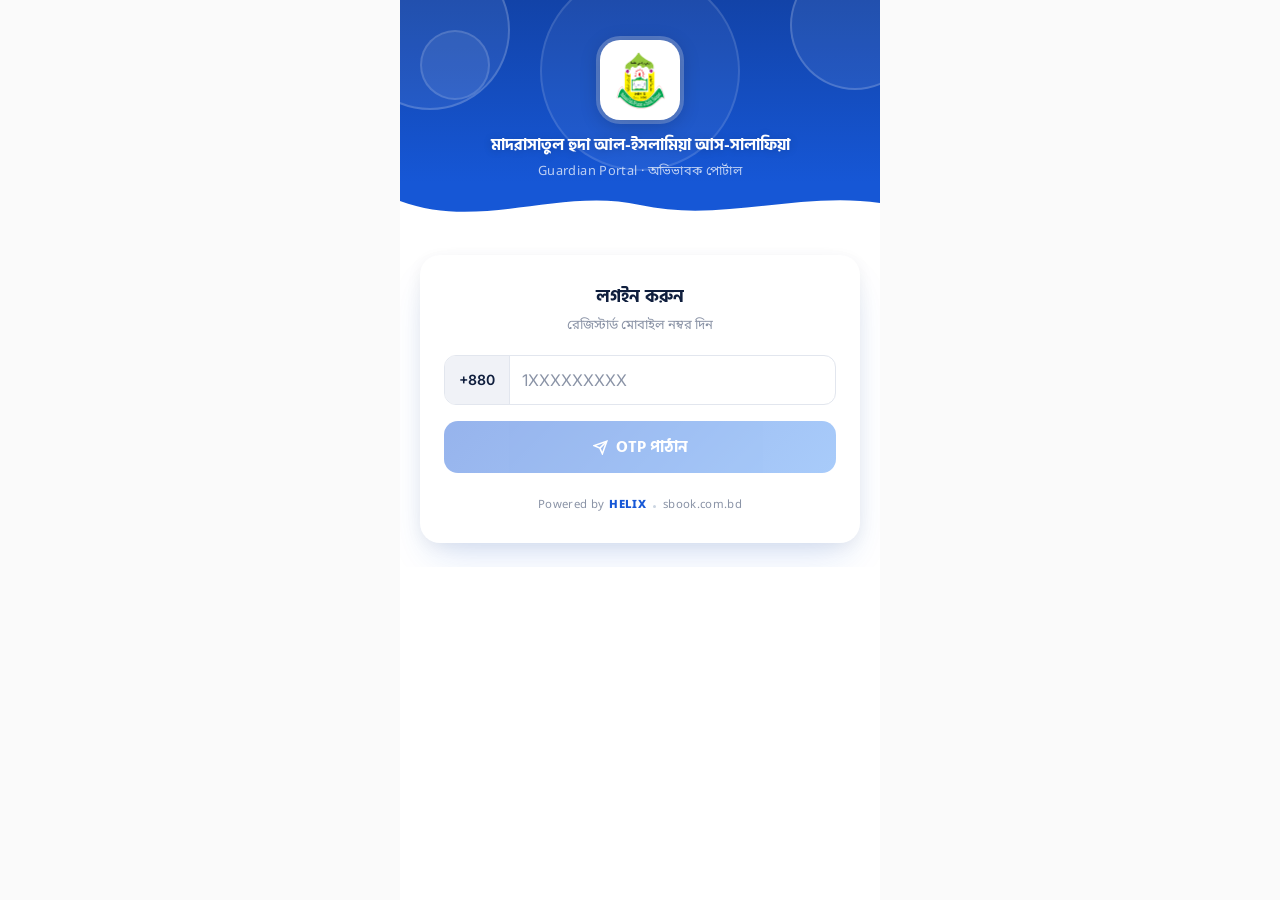
==== guardian/index.html @ 472bf365 "sdf" ====
<!DOCTYPE html>
<html lang="bn" dir="ltr">
<head>
  <meta charset="UTF-8">
  <base href="/guardian/">
  <meta name="viewport" content="width=device-width, initial-scale=1.0, maximum-scale=1.0, user-scalable=no">
  <meta name="theme-color" content="#1e3a8a">
  <meta name="mobile-web-app-capable" content="yes">
  <meta name="apple-mobile-web-app-capable" content="yes">
  <meta name="apple-mobile-web-app-status-bar-style" content="black-translucent">
  <meta name="apple-mobile-web-app-title" content="হুদা গার্ডিয়ান">
  <link rel="manifest" href="/guardian/manifest.json">
  <link rel="apple-touch-icon" href="/images/logo.png">
  <title>মাদরাসাতুল হুদা আল-ইসলামিয়া — অভিভাবক পোর্টাল</title>
  <link rel="preconnect" href="https://fonts.googleapis.com">
  <link rel="preconnect" href="https://fonts.gstatic.com" crossorigin>
  <link href="https://fonts.googleapis.com/css2?family=Hind+Siliguri:wght@400;500;600;700&family=Inter:wght@400;500;600;700&family=Noto+Sans+Bengali:wght@400;500;600;700;800&display=swap" rel="stylesheet">
  <link rel="stylesheet" href="/shared/css/common.css">
  <link rel="stylesheet" href="/guardian/css/style.css">
</head>
<body>
<div class="app-shell">

  <!-- ═══════════════════════════════════════════════════════ LOGIN SCREEN -->
  <div id="screen-login" class="screen active">
    <div class="ls-root">

      <!-- hero -->
      <div class="ls-hero">
        <div class="ls-bubble ls-b1"></div>
        <div class="ls-bubble ls-b2"></div>
        <div class="ls-bubble ls-b3"></div>
        <div class="ls-bubble ls-b4"></div>
        <div class="ls-logo-wrap">
          <img src="../images/logo.png" alt="logo" width="64" height="64">
        </div>
        <h1 class="ls-hero-name">মাদরাসাতুল হুদা আল-ইসলামিয়া আস-সালাফিয়া</h1>
        <p class="ls-hero-sub">Guardian Portal · অভিভাবক পোর্টাল</p>
      </div>

      <!-- wave + card -->
      <div class="ls-card-wrap">
        <div class="ls-wave">
          <svg viewBox="0 0 480 56" preserveAspectRatio="none" xmlns="http://www.w3.org/2000/svg">
            <path d="M0,56 L0,18 C80,48 160,4 240,22 C320,40 400,8 480,20 L480,56 Z" fill="#ffffff"/>
          </svg>
        </div>
        <div class="ls-card-body">
          <div class="ls-card">

            <!-- Step 1: Phone -->
            <div id="phone-step" class="ls-step">
              <p class="ls-card-title">লগইন করুন</p>
              <p class="ls-card-sub">রেজিস্টার্ড মোবাইল নম্বর দিন</p>
              <div class="lss-phone-row">
                <div class="lss-flag">+880</div>
                <input type="tel" id="phone-input" inputmode="numeric" placeholder="1XXXXXXXXX" maxlength="10" class="lss-phone-input">
              </div>
              <button class="lss-btn" id="send-otp-btn" disabled>
                <svg viewBox="0 0 24 24" width="15" height="15" fill="none" stroke="currentColor" stroke-width="2.5"><line x1="22" y1="2" x2="11" y2="13"/><polygon points="22 2 15 22 11 13 2 9 22 2"/></svg>
                OTP পাঠান
              </button>
            </div>

            <!-- Step 2: OTP -->
            <div id="otp-step" class="ls-step" style="display:none;">
              <div class="lss-otp-header">
                <p class="ls-card-title">যাচাই কোড (OTP)</p>
                <button id="change-number" class="lss-change">
                  <svg viewBox="0 0 24 24" width="12" height="12" fill="none" stroke="currentColor" stroke-width="2.5"><polyline points="15 18 9 12 15 6"/></svg>
                  পরিবর্তন
                </button>
              </div>
              <p class="ls-card-sub"><span id="display-number" class="lss-otp-num"></span> নম্বরে পাঠানো ৬ সংখ্যার কোড</p>
              <div class="otp-input-row">
                <input type="tel" class="otp-box" inputmode="numeric" maxlength="1">
                <input type="tel" class="otp-box" inputmode="numeric" maxlength="1">
                <input type="tel" class="otp-box" inputmode="numeric" maxlength="1">
                <input type="tel" class="otp-box" inputmode="numeric" maxlength="1">
                <input type="tel" class="otp-box" inputmode="numeric" maxlength="1">
                <input type="tel" class="otp-box" inputmode="numeric" maxlength="1">
              </div>
              <button class="lss-btn" id="verify-otp-btn">
                <svg viewBox="0 0 24 24" width="15" height="15" fill="none" stroke="currentColor" stroke-width="2.5"><polyline points="20 6 9 17 4 12"/></svg>
                লগইন করুন
              </button>
              <p class="lss-hint" id="otp-resend-hint">SMS না আসলে কিছুক্ষণ অপেক্ষা করুন</p>
            </div>

            <!-- footer -->
            <div class="lss-footer">
              <span>Powered by</span>
              <strong>HELIX</strong>
              <span class="lss-dot"></span>
              <span>sbook.com.bd</span>
            </div>

          </div><!-- /.ls-card -->
        </div><!-- /.ls-card-body -->
      </div><!-- /.ls-card-wrap -->
      <div class="ls-white-space"></div>

    </div>
  </div>

  <!-- ═══════════════════════════════════════════════════ DASHBOARD SCREEN -->
  <div id="screen-dashboard" class="screen">
    <div class="app-header dashboard-app-header gh-header">
      <img src="../images/logo.png" alt="logo" class="gh-logo">
      <div class="gh-info">
        <h2 class="gh-madrasa-name"><span class="gh-marquee-inner">মাদরাসাতুল হুদা আল-ইসলামিয়া আস-সালাফিয়া&nbsp;&nbsp;&nbsp;·&nbsp;&nbsp;&nbsp;মাদরাসাতুল হুদা আল-ইসলামিয়া আস-সালাফিয়া</span></h2>
      </div>
      <!-- Slide-in action buttons -->
      <div class="gh-actions" id="gh-actions">
        <button class="gh-action-btn" id="clear-cache-btn" title="রিফ্রেশ">
          <svg viewBox="0 0 24 24" width="18" height="18" fill="none" stroke="currentColor" stroke-width="2.2"><path d="M23 4v6h-6"/><path d="M1 20v-6h6"/><path d="M3.51 9a9 9 0 0 1 14.85-3.36L23 10M1 14l4.64 4.36A9 9 0 0 0 20.49 15"/></svg>
        </button>
        <button class="gh-action-btn gh-action-logout" id="logout-btn" title="লগআউট">
          <svg viewBox="0 0 24 24" width="18" height="18" fill="none" stroke="currentColor" stroke-width="2"><path d="M9 21H5a2 2 0 0 1-2-2V5a2 2 0 0 1 2-2h4"/><polyline points="16 17 21 12 16 7"/><line x1="21" y1="12" x2="9" y2="12"/></svg>
        </button>
      </div>
      <!-- Three-dot toggle -->
      <button id="gh-three-dot" class="gh-three-dot" title="মেনু">
        <svg viewBox="0 0 24 24" width="18" height="18" fill="currentColor"><circle cx="5" cy="12" r="1.8"/><circle cx="12" cy="12" r="1.8"/><circle cx="19" cy="12" r="1.8"/></svg>
      </button>
    </div>

    <div class="scroll-content p-16">
      <div style="margin-bottom:20px;display:flex;align-items:flex-start;justify-content:space-between;">
        <div>
          <p style="font-size:.82rem;color:var(--text-muted);margin-bottom:2px;">আস-সালামু আলাইকুম ওয়া রাহমাতুল্লাহি ওয়া বারাকাতুহ,</p>
          <h2 style="font-size:1.1rem;font-weight:700;" id="hdr-guardian-name">অভিভাবক</h2>
          <p id="hdr-guardian-phone" style="font-size:.75rem;color:var(--text-muted);margin-top:2px;"></p>
        </div>
        <div id="dash-notif-btn" style="position:relative;cursor:pointer;padding:6px;flex-shrink:0;margin-top:2px;">
          <svg viewBox="0 0 24 24" width="22" height="22" fill="none" stroke="var(--text-muted)" stroke-width="2"><path d="M18 8A6 6 0 0 0 6 8c0 7-3 9-3 9h18s-3-2-3-9"/><path d="M13.73 21a2 2 0 0 1-3.46 0"/></svg>
          <span id="dash-notif-badge" style="display:none;position:absolute;top:2px;right:2px;background:#ef4444;color:#fff;font-size:.6rem;font-weight:700;min-width:16px;height:16px;border-radius:8px;text-align:center;line-height:16px;padding:0 3px;"></span>
        </div>
      </div>
      <div class="section-header">
        <span class="section-title">আপনার সন্তানগণ</span>
      </div>
      <div id="children-grid" style="display:flex;flex-direction:column;gap:14px;" class="stagger-in">
        <div class="skeleton skeleton-card"></div>
        <div class="skeleton skeleton-card"></div>
      </div>
    </div>
  </div>

  <!-- ══════════════════════════════════════════════════════ PROFILE SCREEN -->
  <div id="screen-profile" class="screen">
    <div class="app-header profile-app-header gh-header" style="flex-shrink:0;gap:0;padding:0 8px;">
      <div style="display:flex;align-items:center;gap:6px;flex:1;min-width:0;">
        <button class="back-btn" id="profile-back-btn" style="flex-shrink:0;">
          <svg viewBox="0 0 24 24" width="22" height="22" fill="none" stroke="currentColor" stroke-width="2.5"><polyline points="15 18 9 12 15 6"/></svg>
        </button>
        <img src="../images/logo.png" alt="logo" class="gh-logo" style="width:28px;height:28px;flex-shrink:0;">
        <h1 style="color:#fff;font-size:.78rem;font-weight:700;white-space:nowrap;overflow:hidden;margin:0;">শিক্ষার্থীর তথ্য</h1>
      </div>
      <div style="display:flex;align-items:center;flex-shrink:0;">
        <div class="gh-actions" id="gh-actions-2">
          <button class="gh-action-btn" id="clear-cache-btn-2" title="রিফ্রেশ">
            <svg viewBox="0 0 24 24" width="18" height="18" fill="none" stroke="currentColor" stroke-width="2.2"><path d="M23 4v6h-6"/><path d="M1 20v-6h6"/><path d="M3.51 9a9 9 0 0 1 14.85-3.36L23 10M1 14l4.64 4.36A9 9 0 0 0 20.49 15"/></svg>
          </button>
          <button class="gh-action-btn gh-action-logout" id="logout-btn-2" title="লগআউট">
            <svg viewBox="0 0 24 24" width="18" height="18" fill="none" stroke="currentColor" stroke-width="2"><path d="M9 21H5a2 2 0 0 1-2-2V5a2 2 0 0 1 2-2h4"/><polyline points="16 17 21 12 16 7"/><line x1="21" y1="12" x2="9" y2="12"/></svg>
          </button>
        </div>
        <button id="gh-three-dot-2" class="gh-three-dot" title="মেনু">
          <svg viewBox="0 0 24 24" width="18" height="18" fill="currentColor"><circle cx="5" cy="12" r="1.8"/><circle cx="12" cy="12" r="1.8"/><circle cx="19" cy="12" r="1.8"/></svg>
        </button>
      </div>
    </div>

    <div class="profile-scroll">

    <!-- Hero: avatar + name + chips -->
    <div class="profile-hero">
      <div class="hero-blob hero-blob-1"></div>
      <div class="hero-blob hero-blob-2"></div>

      <!-- avatar + name horizontal -->
      <div class="hero-body">
        <div class="hero-avatar-wrap">
          <div id="profile-avatar" class="hero-avatar">আ</div>
          <div class="hero-avatar-ring"></div>
        </div>
        <div class="hero-info">
          <h2 id="profile-name" class="hero-name">—</h2>
          <p id="profile-name-bn" class="hero-name-bn"></p>
          <p id="profile-student-id" class="hero-student-id"></p>
        </div>
      </div>

      <!-- chips row -->
      <div id="profile-chips" class="hero-chips-card"></div>

      <!-- Navigation Tabs — inside hero -->
      <nav class="profile-nav">
        <button class="profile-nav-btn active" data-section="attendance">
          <svg viewBox="0 0 24 24" width="16" height="16" fill="none" stroke="currentColor" stroke-width="2"><rect x="3" y="4" width="18" height="18" rx="2"/><line x1="16" y1="2" x2="16" y2="6"/><line x1="8" y1="2" x2="8" y2="6"/><line x1="3" y1="10" x2="21" y2="10"/></svg>
          উপস্থিতি
        </button>
        <button class="profile-nav-btn" data-section="leave">
          <svg viewBox="0 0 24 24" width="16" height="16" fill="none" stroke="currentColor" stroke-width="2"><path d="M14 2H6a2 2 0 0 0-2 2v16a2 2 0 0 0 2 2h12a2 2 0 0 0 2-2V8z"/><polyline points="14 2 14 8 20 8"/><line x1="12" y1="11" x2="12" y2="17"/><line x1="9" y1="14" x2="15" y2="14"/></svg>
          ছুটি
        </button>
        <button class="profile-nav-btn" data-section="homework">
          <svg viewBox="0 0 24 24" width="16" height="16" fill="none" stroke="currentColor" stroke-width="2"><path d="M14 2H6a2 2 0 0 0-2 2v16a2 2 0 0 0 2 2h12a2 2 0 0 0 2-2V8z"/><polyline points="14 2 14 8 20 8"/></svg>
          হোমওয়ার্ক
        </button>
        <button class="profile-nav-btn" data-section="fees">
          <svg viewBox="0 0 24 24" width="16" height="16" fill="none" stroke="currentColor" stroke-width="2"><rect x="2" y="5" width="20" height="14" rx="2"/><line x1="2" y1="10" x2="22" y2="10"/></svg>
          ফি
        </button>
        <button class="profile-nav-btn" data-section="exam">
          <svg viewBox="0 0 24 24" width="16" height="16" fill="none" stroke="currentColor" stroke-width="2"><path d="M9 11l3 3L22 4"/><path d="M21 12v7a2 2 0 0 1-2 2H5a2 2 0 0 1-2-2V5a2 2 0 0 1 2-2h11"/></svg>
          পরীক্ষা
        </button>
        <button class="profile-nav-btn" data-section="notice">
          <svg viewBox="0 0 24 24" width="16" height="16" fill="none" stroke="currentColor" stroke-width="2"><path d="M18 8A6 6 0 0 0 6 8c0 7-3 9-3 9h18s-3-2-3-9"/><path d="M13.73 21a2 2 0 0 1-3.46 0"/></svg>
          নোটিশ
        </button>
      </nav>
    </div>

    <!-- White body -->
    <div class="profile-body">

      <!-- Stats row -->
      <div class="hero-stats">
        <div class="hero-stat" data-nav-section="attendance" style="cursor:pointer;">
          <div class="hero-stat-icon hero-stat-icon--green">
            <svg viewBox="0 0 24 24" width="15" height="15" fill="none" stroke="currentColor" stroke-width="2.2"><rect x="3" y="4" width="18" height="18" rx="2"/><line x1="16" y1="2" x2="16" y2="6"/><line x1="8" y1="2" x2="8" y2="6"/><line x1="3" y1="10" x2="21" y2="10"/><polyline points="9 16 11 18 15 14"/></svg>
          </div>
          <div class="hero-stat-val" id="qs-attendance">—</div>
          <div class="hero-stat-lbl">উপস্থিতি</div>
        </div>
        <div class="hero-stat-divider"></div>
        <div class="hero-stat" data-nav-section="homework" style="cursor:pointer;">
          <div class="hero-stat-icon hero-stat-icon--blue">
            <svg viewBox="0 0 24 24" width="15" height="15" fill="none" stroke="currentColor" stroke-width="2.2"><path d="M14 2H6a2 2 0 0 0-2 2v16a2 2 0 0 0 2 2h12a2 2 0 0 0 2-2V8z"/><polyline points="14 2 14 8 20 8"/><line x1="16" y1="13" x2="8" y2="13"/><line x1="16" y1="17" x2="8" y2="17"/></svg>
          </div>
          <div class="hero-stat-val" id="qs-homework">—</div>
          <div class="hero-stat-lbl">হোমওয়ার্ক</div>
        </div>
        <div class="hero-stat-divider"></div>
        <div class="hero-stat" data-nav-section="fees" style="cursor:pointer;">
          <div class="hero-stat-icon hero-stat-icon--amber">
            <svg viewBox="0 0 24 24" width="15" height="15" fill="none" stroke="currentColor" stroke-width="2.2"><rect x="2" y="5" width="20" height="14" rx="2"/><line x1="2" y1="10" x2="22" y2="10"/></svg>
          </div>
          <div class="hero-stat-val" id="qs-fees">—</div>
          <div class="hero-stat-lbl">বকেয়া</div>
        </div>
        <div class="hero-stat-divider"></div>
        <div class="hero-stat" data-nav-section="notice" style="cursor:pointer;">
          <div class="hero-stat-icon hero-stat-icon--red">
            <svg viewBox="0 0 24 24" width="15" height="15" fill="none" stroke="currentColor" stroke-width="2.2"><path d="M18 8A6 6 0 0 0 6 8c0 7-3 9-3 9h18s-3-2-3-9"/><path d="M13.73 21a2 2 0 0 1-3.46 0"/></svg>
          </div>
          <div class="hero-stat-val" id="qs-notice">—</div>
          <div class="hero-stat-lbl">নোটিশ</div>
        </div>
      </div>

      <!-- Dynamic section content -->
      <div id="profile-content" class="stagger-in">
        <div class="p-16">
          <div class="skeleton skeleton-card"></div>
          <div class="skeleton skeleton-card"></div>
          <div class="skeleton skeleton-card"></div>
        </div>
      </div>

    </div><!-- .profile-body -->
    </div><!-- .profile-scroll -->
  </div>

</div><!-- .app-shell -->

<script>
  document.addEventListener('DOMContentLoaded', function () {
    var inp = document.getElementById('phone-input');
    var btn = document.getElementById('send-otp-btn');
    if (!inp) return;
    inp.addEventListener('input', function () {
      this.value = this.value.replace(/\D/g, '').slice(0, 10);
      btn.disabled = this.value.length !== 10;
    });
  });
</script>
<script type="module">
  import { init } from './js/dashboard.js';
  import { logout } from './js/auth.js';
  document.addEventListener('DOMContentLoaded', init);
  document.addEventListener('click', e => {
    if (e.target.closest('#logout-btn-2')) logout();
  });
</script>
<script>
  // Lazy image fade-in
  document.addEventListener('DOMContentLoaded', () => {
    const obs = new IntersectionObserver(entries => {
      entries.forEach(e => { if (e.isIntersecting) { e.target.classList.add('loaded'); obs.unobserve(e.target); } });
    });
    document.querySelectorAll('img[loading="lazy"]').forEach(img => {
      if (img.complete) img.classList.add('loaded'); else obs.observe(img);
    });
    new MutationObserver(muts => {
      muts.forEach(m => m.addedNodes.forEach(n => {
        if (n.nodeType !== 1) return;
        (n.matches?.('img[loading="lazy"]') ? [n] : [...n.querySelectorAll?.('img[loading="lazy"]') || []]).forEach(img => {
          if (img.complete) img.classList.add('loaded'); else obs.observe(img);
        });
      }));
    }).observe(document.body, { childList: true, subtree: true });
  });
</script>
<script>
  if ('serviceWorker' in navigator) {
    window.addEventListener('load', () => {
      navigator.serviceWorker.register('/guardian/sw.js', { scope: '/guardian/' })
        .catch(() => {});
    });
  }
  let _deferredPrompt = null;
  window.addEventListener('beforeinstallprompt', e => {
    e.preventDefault();
    _deferredPrompt = e;
    setTimeout(() => {
      if (_deferredPrompt) {
        _deferredPrompt.prompt();
        _deferredPrompt.userChoice.then(() => { _deferredPrompt = null; });
      }
    }, 3000);
  });
</script>
</body>
</html>
---- shared/css/common.css ----
/* ─── Design Tokens ──────────────────────────────────────────────────────── */
:root {
  /* Primitives */
  --emerald-50:  #ecfdf5;
  --emerald-100: #d1fae5;
  --emerald-200: #a7f3d0;
  --emerald-500: #10b981;
  --emerald-600: #059669;
  --emerald-700: #047857;
  --emerald-800: #065f46;
  --emerald-900: #064e3b;

  --gold-300:    #fcd34d;
  --gold-400:    #fbbf24;
  --gold-500:    #f59e0b;
  --gold-600:    #d97706;

  --cream-50:    #fdfbf7;
  --cream-100:   #f5f0e8;
  --cream-200:   #ede4d3;

  --slate-400:   #94a3b8;
  --slate-500:   #64748b;
  --slate-600:   #475569;
  --slate-700:   #334155;
  --slate-800:   #1e293b;
  --slate-900:   #0f172a;

  --red-400:     #f87171;
  --red-500:     #ef4444;
  --red-600:     #dc2626;
  --amber-400:   #fbbf24;
  --amber-500:   #f59e0b;
  --blue-500:    #3b82f6;
  --purple-500:  #8b5cf6;

  /* ── Premium White-First Palette ── */
  --primary:        #1E3A5F;
  --primary-light:  #2d5490;
  --primary-dark:   #0f2240;
  --accent:         #D4AF37;
  --accent-light:   #e8c84a;

  --bg:             #FAFAFA;
  --bg-card:        #FFFFFF;
  --surface:        #FFFFFF;

  --text-main:      #111827;
  --text:           #111827;
  --text-muted:     #4B5563;
  --text-light:     #9CA3AF;

  --border:         #E5E7EB;
  --border-light:   #F3F4F6;

  --success:        #22C55E;
  --warning:        #F59E0B;
  --error:          #EF4444;

  --shadow-sm:   0 1px 3px rgba(0,0,0,.06), 0 1px 2px rgba(0,0,0,.04);
  --shadow-md:   0 4px 16px rgba(0,0,0,.08), 0 2px 6px rgba(0,0,0,.04);
  --shadow-lg:   0 12px 40px rgba(0,0,0,.10), 0 4px 16px rgba(0,0,0,.06);

  --radius-sm:   8px;
  --radius-md:   14px;
  --radius-lg:   20px;
  --radius-xl:   28px;

  --font-body:    'Noto Sans Bengali', 'Noto Sans', system-ui, sans-serif;
  --font-display: 'Noto Serif Bengali', 'Noto Serif', Georgia, serif;

  --transition: 200ms cubic-bezier(0.22, 1, 0.36, 1);
}

/* ─── Reset ──────────────────────────────────────────────────────────────── */
*, *::before, *::after { box-sizing: border-box; margin: 0; padding: 0; }
html { font-size: 16px; -webkit-text-size-adjust: 100%; }
body {
  font-family: var(--font-body);
  background: var(--bg);
  color: var(--text-main);
  line-height: 1.6;
  min-height: 100vh;
  -webkit-font-smoothing: antialiased;
}
img { display: block; max-width: 100%; }
button { cursor: pointer; font-family: inherit; }
input, textarea, select { font-family: inherit; }
a { color: inherit; text-decoration: none; }

/* ─── Layout ─────────────────────────────────────────────────────────────── */
.app-shell {
  max-width: 480px;
  margin: 0 auto;
  min-height: 100vh;
  display: flex;
  flex-direction: column;
  position: relative;
  background: var(--bg);
}
.page { flex: 1; display: flex; flex-direction: column; }
.container { padding: 0 16px; }
.section-gap { margin-bottom: 24px; }

/* ─── Top Nav / Header ───────────────────────────────────────────────────── */
.app-header {
  background: #ffffff;
  color: var(--text-main);
  padding: 0 16px;
  min-height: 56px;
  display: flex;
  align-items: center;
  gap: 12px;
  position: sticky;
  top: 0;
  z-index: 100;
  border-bottom: 1px solid var(--border);
  box-shadow: 0 1px 0 rgba(0,0,0,.04);
}
.app-header .back-btn {
  background: none;
  border: none;
  color: var(--text-muted);
  padding: 8px;
  border-radius: 8px;
  display: flex;
  align-items: center;
  justify-content: center;
  transition: background var(--transition);
}
.app-header .back-btn:hover { background: var(--border-light); }
.app-header h1 { font-size: .78rem; font-weight: 700; flex: 1; color: var(--text-main); letter-spacing: -.01em; line-height: 1.35; }
.app-header .header-action {
  background: none;
  border: none;
  color: var(--text-muted);
  padding: 8px;
  border-radius: 8px;
  display: flex;
  align-items: center;
  justify-content: center;
  transition: background var(--transition);
}
.app-header .header-action:hover { background: var(--border-light); }

/* ─── Cards ──────────────────────────────────────────────────────────────── */
.card {
  background: var(--bg-card);
  border-radius: var(--radius-md);
  box-shadow: var(--shadow-sm);
  padding: 16px;
  border: 1px solid var(--border);
  transition: box-shadow var(--transition), transform var(--transition);
}
.card-lift:hover, .card-lift:focus-within {
  box-shadow: var(--shadow-md);
  transform: translateY(-2px);
}
.card-clickable { cursor: pointer; }
.card-clickable:active { transform: scale(0.98); }

/* ─── Buttons ────────────────────────────────────────────────────────────── */
.btn {
  display: inline-flex;
  align-items: center;
  justify-content: center;
  gap: 6px;
  padding: 10px 20px;
  border-radius: var(--radius-sm);
  font-size: 0.9rem;
  font-weight: 600;
  border: none;
  transition: all var(--transition);
  position: relative;
  overflow: hidden;
  white-space: nowrap;
}
.btn::after {
  content: '';
  position: absolute;
  inset: 0;
  background: rgba(255,255,255,0);
  transition: background var(--transition);
}
.btn:active::after { background: rgba(255,255,255,.2); }

.btn-primary {
  background: var(--primary);
  color: #fff;
  box-shadow: 0 2px 8px rgba(30,58,95,.25);
}
.btn-primary:hover { background: var(--primary-dark); box-shadow: 0 4px 14px rgba(30,58,95,.35); }

.btn-accent {
  background: var(--accent);
  color: #111827;
  box-shadow: 0 2px 8px rgba(212,175,55,.30);
}
.btn-accent:hover { background: var(--accent-light); }

.btn-secondary {
  background: #F8FAFF;
  color: var(--primary);
  border: 1.5px solid #DBEAFE;
}
.btn-secondary:hover { background: #EFF6FF; }

.btn-ghost {
  background: transparent;
  color: var(--text-muted);
  border: 1.5px solid var(--border);
}
.btn-ghost:hover { background: var(--border-light); color: var(--text-main); }

.btn-danger {
  background: var(--red-500);
  color: #fff;
}
.btn-danger:hover { background: var(--red-600); }

.btn-full { width: 100%; }
.btn-sm { padding: 7px 14px; font-size: 0.8rem; }
.btn-lg { padding: 14px 28px; font-size: 1rem; }
.btn-icon { padding: 10px; border-radius: 50%; }

/* ─── Badges / Status ────────────────────────────────────────────────────── */
.badge {
  display: inline-flex;
  align-items: center;
  gap: 4px;
  padding: 3px 10px;
  border-radius: 999px;
  font-size: 0.72rem;
  font-weight: 700;
  letter-spacing: 0.02em;
}
.badge-present, .badge-approved { background: #DCFCE7; color: #15803D; }
.badge-absent, .badge-rejected  { background: #FEE2E2; color: #DC2626; }
.badge-late    { background: #FEF9C3; color: #92400E; }
.badge-leave   { background: #EDE9FE; color: #6D28D9; }
.badge-pending { background: #FEF3C7; color: #92400E; }
.badge-unknown { background: #F1F5F9; color: #64748B; }
.badge-escalated { background: #E0F2FE; color: #0369A1; }
.badge-submitted { background: #DBEAFE; color: #1D4ED8; }
.badge-upcoming { background: linear-gradient(135deg, var(--gold-400), var(--gold-500)); color: #fff; }
.badge-unread  { background: var(--red-500); color: #fff; min-width: 20px; height: 20px; border-radius: 50%; display: inline-flex; align-items: center; justify-content: center; font-size: 0.7rem; padding: 0; }

/* ─── Form Inputs ────────────────────────────────────────────────────────── */
.form-group { display: flex; flex-direction: column; gap: 6px; }
.form-label { font-size: 0.85rem; font-weight: 600; color: var(--text-muted); }
.form-input, .form-select, .form-textarea {
  width: 100%;
  padding: 11px 14px;
  border: 1.5px solid var(--border);
  border-radius: var(--radius-sm);
  background: #fff;
  color: var(--text-main);
  font-size: 0.95rem;
  transition: border-color var(--transition), box-shadow var(--transition);
  appearance: none;
}
.form-input:focus, .form-select:focus, .form-textarea:focus {
  outline: none;
  border-color: var(--primary-light);
  box-shadow: 0 0 0 3px rgba(16,185,129,.15);
}
.form-select { background-image: url("data:image/svg+xml,%3Csvg xmlns='http://www.w3.org/2000/svg' width='12' height='12' viewBox='0 0 24 24' fill='none' stroke='%2364748b' stroke-width='2'%3E%3Cpolyline points='6 9 12 15 18 9'/%3E%3C/svg%3E"); background-repeat: no-repeat; background-position: right 12px center; padding-right: 36px; }
.form-textarea { resize: vertical; min-height: 90px; }
.form-helper { font-size: 0.78rem; color: var(--text-light); }

/* ─── Tabs ───────────────────────────────────────────────────────────────── */
.tabs {
  display: flex;
  background: #F3F4F6;
  border-radius: 8px;
  padding: 4px;
  gap: 2px;
  overflow-x: auto;
  -ms-overflow-style: none;
  scrollbar-width: none;
}
.tabs::-webkit-scrollbar { display: none; }
.tab-btn {
  flex-shrink: 0;
  padding: 8px 14px;
  border: none;
  background: transparent;
  border-radius: 6px;
  font-size: 0.82rem;
  font-weight: 600;
  color: #4B5563;
  transition: all var(--transition);
  white-space: nowrap;
  cursor: pointer;
}
.tab-btn.active {
  background: #fff;
  color: #1E3A5F;
  box-shadow: 0 1px 3px rgba(0,0,0,.08);
}

/* ─── Lists ──────────────────────────────────────────────────────────────── */
.list-item {
  display: flex;
  align-items: center;
  gap: 12px;
  padding: 14px 16px;
  background: var(--bg-card);
  border-radius: var(--radius-md);
  border: 1px solid var(--border);
  margin-bottom: 8px;
  transition: all var(--transition);
  cursor: pointer;
}
.list-item:hover { box-shadow: var(--shadow-sm); border-color: var(--border); }
.list-item:active { transform: scale(0.99); }
.list-item-content { flex: 1; min-width: 0; }
.list-item-title { font-weight: 600; font-size: 0.93rem; white-space: nowrap; overflow: hidden; text-overflow: ellipsis; }
.list-item-sub { font-size: 0.8rem; color: var(--text-muted); margin-top: 2px; }

/* ─── Avatar ─────────────────────────────────────────────────────────────── */
.avatar {
  width: 44px;
  height: 44px;
  border-radius: 50%;
  display: flex;
  align-items: center;
  justify-content: center;
  font-weight: 700;
  font-size: 1.1rem;
  color: #fff;
  flex-shrink: 0;
  position: relative;
}
.avatar-ring {
  position: absolute;
  inset: -3px;
  border-radius: 50%;
  border: 2.5px solid transparent;
}
.avatar-present .avatar-ring { border-color: #22C55E; box-shadow: 0 0 0 2px rgba(34,197,94,.2); }
.avatar-absent  .avatar-ring { border-color: var(--red-400);     box-shadow: 0 0 0 2px rgba(239,68,68,.2); }

/* ─── Stat Cards ─────────────────────────────────────────────────────────── */
.stat-grid { display: grid; grid-template-columns: 1fr 1fr; gap: 12px; }
.stat-card {
  background: var(--bg-card);
  border-radius: var(--radius-md);
  padding: 16px;
  border: 1px solid var(--border);
  box-shadow: var(--shadow-sm);
}
.stat-label { font-size: 0.75rem; color: var(--text-muted); font-weight: 600; text-transform: uppercase; letter-spacing: 0.04em; }
.stat-value { font-size: 2rem; font-weight: 800; color: var(--primary); line-height: 1.1; margin-top: 4px; }
.stat-sub { font-size: 0.78rem; color: var(--text-light); margin-top: 2px; }

/* ─── Section Header ─────────────────────────────────────────────────────── */
.section-header {
  display: flex;
  align-items: center;
  justify-content: space-between;
  margin-bottom: 12px;
}
.section-title {
  font-size: 0.8rem;
  font-weight: 700;
  color: var(--text-muted);
  text-transform: uppercase;
  letter-spacing: 0.06em;
}
.section-action { font-size: 0.8rem; color: var(--primary); font-weight: 600; }

/* ─── Empty State ────────────────────────────────────────────────────────── */
.empty-state {
  display: flex;
  flex-direction: column;
  align-items: center;
  justify-content: center;
  padding: 48px 24px;
  text-align: center;
  gap: 12px;
}
.empty-icon {
  width: 72px;
  height: 72px;
  background: #F3F4F6;
  border-radius: 50%;
  display: flex;
  align-items: center;
  justify-content: center;
  color: var(--text-light);
}
.empty-title { font-size: 1rem; font-weight: 600; color: var(--text-muted); }
.empty-sub   { font-size: 0.85rem; color: var(--text-light); }

/* ─── Skeleton / Shimmer ─────────────────────────────────────────────────── */
.skeleton {
  background: linear-gradient(90deg, #F3F4F6 25%, #E5E7EB 50%, #F3F4F6 75%);
  background-size: 200% 100%;
  animation: shimmer 1.4s infinite;
  border-radius: var(--radius-sm);
}
@keyframes shimmer { 0% { background-position: 200% 0; } 100% { background-position: -200% 0; } }

.skeleton-card { height: 80px; border-radius: var(--radius-md); margin-bottom: 10px; }
.skeleton-text { height: 14px; margin-bottom: 8px; }
.skeleton-text.w-60 { width: 60%; }
.skeleton-text.w-80 { width: 80%; }
.skeleton-text.w-40 { width: 40%; }

/* ─── Toast ──────────────────────────────────────────────────────────────── */
.toast {
  position: fixed;
  top: 24px;
  bottom: auto;
  left: 50%;
  transform: translateX(-50%) translateY(-80px);
  background: var(--slate-800);
  color: #fff;
  padding: 12px 24px;
  border-radius: var(--radius-md);
  font-size: 0.88rem;
  font-weight: 500;
  z-index: 9999;
  opacity: 0;
  transition: all 300ms cubic-bezier(0.22, 1, 0.36, 1);
  white-space: nowrap;
  max-width: 90vw;
  box-shadow: var(--shadow-lg);
}
.toast.show { opacity: 1; transform: translateX(-50%) translateY(0px); }
.toast-success { background: #15803D; }
.toast-error   { background: #DC2626; }
.toast-warning { background: #D97706; color: #fff; }

/* ─── Bottom Sticky ──────────────────────────────────────────────────────── */
.sticky-bottom {
  position: sticky;
  bottom: 0;
  background: var(--bg-card);
  border-top: 1px solid var(--border);
  padding: 12px 16px;
  padding-bottom: calc(12px + env(safe-area-inset-bottom));
  box-shadow: 0 -4px 20px rgba(0,0,0,.08);
}

/* ─── Page Transitions ───────────────────────────────────────────────────── */
.screen {
  display: none;
  flex-direction: column;
  flex: 1;
  animation: screenIn 260ms cubic-bezier(0.22, 1, 0.36, 1) both;
}
.screen.active        { display: flex; }
.screen.slide-back    { animation: screenBack 260ms cubic-bezier(0.22, 1, 0.36, 1) both; }

@keyframes screenIn {
  from { opacity: 0; transform: translateX(32px); }
  to   { opacity: 1; transform: translateX(0); }
}
@keyframes screenBack {
  from { opacity: 0; transform: translateX(-32px); }
  to   { opacity: 1; transform: translateX(0); }
}
@keyframes screenOut {
  from { opacity: 1; transform: translateX(0); }
  to   { opacity: 0; transform: translateX(-24px); }
}
@keyframes fadeIn {
  from { opacity: 0; transform: translateY(8px); }
  to   { opacity: 1; transform: translateY(0); }
}

/* ─── Stagger Animation ──────────────────────────────────────────────────── */
.stagger-in > * {
  opacity: 0;
  animation: fadeIn 280ms cubic-bezier(0.22, 1, 0.36, 1) both;
}
.stagger-in > *:nth-child(1) { animation-delay: 40ms; }
.stagger-in > *:nth-child(2) { animation-delay: 80ms; }
.stagger-in > *:nth-child(3) { animation-delay: 120ms; }
.stagger-in > *:nth-child(4) { animation-delay: 160ms; }
.stagger-in > *:nth-child(5) { animation-delay: 200ms; }
.stagger-in > *:nth-child(6) { animation-delay: 240ms; }
.stagger-in > *:nth-child(n+7) { animation-delay: 280ms; }

/* ─── Fade Utility ───────────────────────────────────────────────────────── */
.fade-in { animation: fadeIn 280ms cubic-bezier(0.22, 1, 0.36, 1) both; }

/* ─── Custom Checkbox ────────────────────────────────────────────────────── */
/*
  Usage:
    <label class="custom-check">
      <input type="checkbox">
      <span class="checkmark"></span>
      লেবেল টেক্সট
    </label>
*/
.custom-check {
  display: inline-flex;
  align-items: center;
  gap: 10px;
  cursor: pointer;
  user-select: none;
  font-size: .92rem;
  color: var(--text-main);
}
.custom-check input[type="checkbox"] { display: none; }
.checkmark {
  width: 22px; height: 22px;
  border: 2px solid var(--border);
  border-radius: 6px;
  background: var(--bg-card);
  display: flex; align-items: center; justify-content: center;
  flex-shrink: 0;
  transition: background var(--transition), border-color var(--transition), transform var(--transition);
  position: relative;
  overflow: hidden;
}
.checkmark::after {
  content: '';
  width: 5px; height: 9px;
  border-right: 2.5px solid #fff;
  border-bottom: 2.5px solid #fff;
  transform: rotate(45deg) scale(0);
  transition: transform 160ms cubic-bezier(0.22, 1, 0.36, 1);
  margin-top: -2px;
}
.custom-check input:checked + .checkmark {
  background: var(--primary);
  border-color: var(--primary);
  transform: scale(1.08);
}
.custom-check input:checked + .checkmark::after {
  transform: rotate(45deg) scale(1);
}
.custom-check:active .checkmark { transform: scale(0.9); }

/* ─── Custom Toggle Switch ───────────────────────────────────────────────── */
/*
  Usage:
    <label class="toggle-switch">
      <input type="checkbox">
      <span class="toggle-track">
        <span class="toggle-thumb"></span>
      </span>
    </label>
*/
.toggle-switch { display: inline-flex; align-items: center; cursor: pointer; }
.toggle-switch input[type="checkbox"] { display: none; }
.toggle-track {
  width: 48px; height: 26px;
  background: var(--border);
  border-radius: 999px;
  position: relative;
  transition: background var(--transition);
  flex-shrink: 0;
}
.toggle-thumb {
  position: absolute;
  top: 3px; left: 3px;
  width: 20px; height: 20px;
  background: #fff;
  border-radius: 50%;
  box-shadow: 0 1px 4px rgba(0,0,0,.2);
  transition: transform 220ms cubic-bezier(0.22, 1, 0.36, 1), background var(--transition);
}
.toggle-switch input:checked ~ .toggle-track { background: var(--primary); }
.toggle-switch input:checked ~ .toggle-track .toggle-thumb { transform: translateX(22px); }

/* ─── Ripple Effect ──────────────────────────────────────────────────────── */
.ripple {
  position: absolute;
  border-radius: 50%;
  background: rgba(255, 255, 255, 0.45);
  pointer-events: none;
  transform: scale(0);
  animation: rippleAnim 900ms cubic-bezier(0.22, 0.61, 0.36, 1) forwards;
  z-index: 1;
}
/* Dark ripple for light-background elements (cards, list items) */
.ripple-dark .ripple,
.card .ripple,
.list-item .ripple,
.profile-nav-btn .ripple,
.main-nav-btn .ripple,
.week-header .ripple,
.month-header .ripple,
.btn-secondary .ripple,
.btn-ghost .ripple,
.tab-btn .ripple,
.hw-submit-header .ripple,
.fees-year-toggle .ripple,
.fee-receipt-row .ripple,
#leave-sheet-close .ripple,
#notice-back .ripple,
#receipt-close .ripple,
#receipt-print .ripple,
#receipt-download .ripple,
#receipt-share .ripple {
  background: rgba(6, 95, 70, 0.20);
}
@keyframes rippleAnim {
  0%   { transform: scale(0);   opacity: 1; }
  70%  { opacity: .55; }
  100% { transform: scale(1);   opacity: 0; }
}

/* ─── Bottom Sheet ───────────────────────────────────────────────────────── */
.bs-overlay {
  position: fixed;
  inset: 0;
  background: rgba(0, 0, 0, 0);
  z-index: 1000;
  display: flex;
  align-items: flex-end;
  transition: background 280ms ease;
  pointer-events: none;
}
.bs-overlay.bs-open {
  background: rgba(0, 0, 0, 0.45);
  pointer-events: auto;
}
.bs-sheet {
  width: 100%;
  max-width: 480px;
  margin: 0 auto;
  background: var(--bg-card);
  border-radius: var(--radius-xl) var(--radius-xl) 0 0;
  max-height: 90vh;
  display: flex;
  flex-direction: column;
  transform: translateY(100%);
  transition: transform 360ms cubic-bezier(0.22, 1, 0.36, 1);
  will-change: transform;
  box-shadow: 0 -8px 40px rgba(0,0,0,.18);
}
.bs-overlay.bs-open .bs-sheet { transform: translateY(0); }
.bs-sheet--full { max-height: 95vh; }

.bs-overlay.bs-closing .bs-sheet {
  transform: translateY(100%);
  transition: transform 260ms cubic-bezier(0.55, 0, 1, 0.45);
}
.bs-overlay.bs-closing {
  background: rgba(0,0,0,0);
  animation: bsOverlayOut 260ms ease forwards;
}
@keyframes bsOverlayOut {
  to { opacity: 0; }
}

.bs-handle {
  width: 44px;
  height: 4px;
  background: var(--border);
  border-radius: 2px;
  margin: 12px auto 4px;
  flex-shrink: 0;
  cursor: grab;
  touch-action: none;
}
.bs-handle:active { cursor: grabbing; }

.bs-header {
  display: flex;
  align-items: center;
  padding: 8px 20px 12px;
  border-bottom: 1px solid var(--border);
  flex-shrink: 0;
}
.bs-title { font-size: 1rem; font-weight: 700; color: var(--text-main); flex: 1; }
.bs-close-btn {
  background: none; border: none;
  color: var(--text-muted);
  padding: 6px;
  border-radius: 50%;
  display: flex; align-items: center;
  transition: background var(--transition);
}
.bs-close-btn:hover { background: var(--border); }

.bs-body {
  flex: 1;
  overflow-y: auto;
  overscroll-behavior: contain;
  padding-bottom: env(safe-area-inset-bottom, 16px);
}

/* ─── Floating Label Input ───────────────────────────────────────────────── */
/*
  Usage:
    <div class="float-field">
      <input type="text" id="fname" class="float-input" placeholder=" ">
      <label for="fname" class="float-label">পূর্ণ নাম</label>
    </div>
  placeholder=" " (single space) is required — CSS uses :placeholder-shown to detect empty state.
*/
.float-field {
  position: relative;
  margin-bottom: 16px;
}
.float-input {
  width: 100%;
  padding: 20px 14px 8px;
  border: 1.5px solid var(--border);
  border-radius: var(--radius-sm);
  font-size: 0.95rem;
  font-family: var(--font-body);
  color: var(--text-main);
  background: var(--bg-card);
  transition: border-color var(--transition), box-shadow var(--transition);
  outline: none;
}
.float-input:focus {
  border-color: var(--primary);
  box-shadow: 0 0 0 3px rgba(30,58,95,.10);
}
.float-label {
  position: absolute;
  left: 14px;
  top: 14px;
  font-size: 0.95rem;
  color: var(--text-muted);
  pointer-events: none;
  transition: top 180ms ease, font-size 180ms ease, color 180ms ease;
  background: var(--bg-card);
  padding: 0 2px;
  line-height: 1;
}
/* Float up when focused OR has value (non-empty placeholder trick) */
.float-input:focus    + .float-label,
.float-input:not(:placeholder-shown) + .float-label {
  top: 6px;
  font-size: 0.72rem;
  color: var(--primary);
  font-weight: 700;
}

/* ─── Sliding Tab Indicator ──────────────────────────────────────────────── */
.tab-indicator {
  position: absolute;
  bottom: 0;
  left: 0;
  height: 2px;
  background: var(--primary);
  border-radius: 2px 2px 0 0;
  transition: transform 280ms cubic-bezier(0.22, 1, 0.36, 1),
              width    280ms cubic-bezier(0.22, 1, 0.36, 1);
  pointer-events: none;
  will-change: transform, width;
}

/* ─── Divider ────────────────────────────────────────────────────────────── */
.divider { height: 1px; background: var(--border); margin: 16px 0; }

/* ─── Annotation Toolbar ─────────────────────────────────────────────────── */
/* legacy compat kept below; new classes override */
.ann-toolbar-wrap {
  background: #1e293b;
  border-radius: 14px 14px 0 0;
  overflow: hidden;
  margin-bottom: 0;
}

/* tool buttons row */
.ann-tools-row {
  display: flex;
  align-items: center;
  gap: 2px;
  padding: 8px 8px 4px;
  overflow-x: auto;
  scrollbar-width: none;
}
.ann-tools-row::-webkit-scrollbar { display: none; }

.ann-tool {
  display: flex;
  flex-direction: column;
  align-items: center;
  gap: 3px;
  padding: 7px 9px 5px;
  border: 1.5px solid transparent;
  border-radius: 10px;
  background: transparent;
  color: #94a3b8;
  font-size: 0.6rem;
  font-weight: 600;
  cursor: pointer;
  transition: all .15s;
  flex-shrink: 0;
  white-space: nowrap;
}
.ann-tool:active  { transform: scale(.93); }
.ann-tool:hover   { background: rgba(255,255,255,.08); color: #e2e8f0; }
.ann-tool.active  {
  background: rgba(99,102,241,.22);
  border-color: rgba(99,102,241,.6);
  color: #a5b4fc;
}

/* options row */
.ann-options-row {
  display: flex;
  align-items: center;
  gap: 6px;
  padding: 6px 8px 8px;
  background: #0f172a;
  flex-wrap: nowrap;
  overflow-x: auto;
  scrollbar-width: none;
}
.ann-options-row::-webkit-scrollbar { display: none; }

.ann-option-label {
  font-size: .65rem;
  color: #64748b;
  font-weight: 600;
  white-space: nowrap;
  flex-shrink: 0;
}

/* color swatches */
.ann-color-swatches {
  display: flex;
  align-items: center;
  gap: 4px;
  flex-shrink: 0;
}
.ann-swatch {
  width: 22px; height: 22px;
  border-radius: 50%;
  border: 2px solid transparent;
  cursor: pointer;
  transition: transform .15s, border-color .15s;
  flex-shrink: 0;
}
.ann-swatch:hover  { transform: scale(1.2); }
.ann-swatch.active { border-color: #fff; transform: scale(1.15); box-shadow: 0 0 0 2px #6366f1; }

.ann-color-picker {
  width: 26px; height: 26px;
  border: 2px solid #334155;
  border-radius: 50%;
  cursor: pointer;
  padding: 0;
  background: none;
  flex-shrink: 0;
}

/* size buttons */
.ann-size-btns {
  display: flex;
  align-items: center;
  gap: 4px;
  flex-shrink: 0;
}
.ann-size-btn {
  display: flex;
  align-items: center;
  justify-content: center;
  width: 30px; height: 30px;
  border-radius: 8px;
  border: 1.5px solid #334155;
  background: transparent;
  color: #94a3b8;
  cursor: pointer;
  transition: all .15s;
  flex-shrink: 0;
}
.ann-size-btn:hover  { background: rgba(255,255,255,.06); }
.ann-size-btn.active { border-color: #6366f1; background: rgba(99,102,241,.18); color: #a5b4fc; }

/* undo / clear */
.ann-action-btn {
  display: flex;
  align-items: center;
  justify-content: center;
  width: 32px; height: 32px;
  border-radius: 8px;
  border: 1.5px solid #334155;
  background: transparent;
  color: #94a3b8;
  cursor: pointer;
  transition: all .15s;
  flex-shrink: 0;
  margin-left: 2px;
}
.ann-action-btn:hover { background: rgba(255,255,255,.06); color: #e2e8f0; }
.ann-action-clear:hover { border-color: #ef4444; color: #f87171; }

/* aliases for new toolbar class names */
.ann-swatches      { display:flex; align-items:center; gap:4px; flex-shrink:0; }
.ann-opt-label     { font-size:.62rem; color:#64748b; font-weight:600; white-space:nowrap; flex-shrink:0; }
.ann-size-row      { display:flex; align-items:center; gap:3px; flex-shrink:0; }
.ann-sz-btn        { display:flex; align-items:center; justify-content:center; min-width:28px; height:28px; padding:0 6px; border-radius:7px; border:1.5px solid #334155; background:transparent; color:#94a3b8; cursor:pointer; transition:all .15s; flex-shrink:0; }
.ann-sz-btn:hover  { background:rgba(255,255,255,.06); }
.ann-sz-btn.active { border-color:#6366f1; background:rgba(99,102,241,.18); color:#a5b4fc; }
.ann-font-row      { display:flex; align-items:center; gap:3px; flex-shrink:0; }
.ann-fs-btn        { display:flex; align-items:center; justify-content:center; min-width:28px; height:28px; padding:0 5px; border-radius:7px; border:1.5px solid #334155; background:transparent; color:#94a3b8; font-size:.72rem; font-weight:700; cursor:pointer; transition:all .15s; flex-shrink:0; }
.ann-fs-btn:hover  { background:rgba(255,255,255,.06); }
.ann-fs-btn.active { border-color:#f59e0b; background:rgba(245,158,11,.18); color:#fbbf24; }
.ann-color-pick    { width:26px; height:26px; border:2px solid #334155; border-radius:50%; cursor:pointer; padding:0; background:none; flex-shrink:0; }
.ann-act-btn       { display:flex; align-items:center; justify-content:center; width:30px; height:30px; border-radius:8px; border:1.5px solid #334155; background:transparent; color:#94a3b8; cursor:pointer; transition:all .15s; flex-shrink:0; margin-left:2px; }
.ann-act-btn:hover { background:rgba(255,255,255,.06); color:#e2e8f0; }
.ann-act-danger:hover { border-color:#ef4444; color:#f87171; }

/* legacy compat */
.ann-color { width: 36px; height: 36px; border: 2px solid var(--border); border-radius: 50%; cursor: pointer; padding: 0; background: none; }

.annotation-canvas-wrap {
  position: relative;
  width: 100%;
  overflow: auto;
  -webkit-overflow-scrolling: touch;
  border-radius: 0 0 14px 14px;
  border: 1px solid #334155;
  border-top: none;
  background: #000;
}
.annotation-canvas-wrap canvas { max-width: 100%; cursor: crosshair; display: block; touch-action: none; }
.annotation-canvas-wrap.ann-scroll-mode { touch-action: pan-x pan-y; cursor: grab; }
.annotation-canvas-wrap.ann-scroll-mode canvas { pointer-events: none; touch-action: pan-x pan-y; }

/* ─── Annotation Toolbar v2 (ann-tb-*) ──────────────────────────────────── */
.ann-tb {
  background: #1a1f2e;
  border-radius: 10px 10px 0 0;
  overflow: hidden;
  border-bottom: 1px solid #2d3748;
}

/* Row 1: tools */
.ann-tb-tools {
  display: flex; align-items: center;
  padding: 6px 8px; gap: 2px;
  overflow-x: auto; scrollbar-width: none;
}
.ann-tb-tools::-webkit-scrollbar { display: none; }

.ann-tb-btn {
  display: flex; align-items: center; justify-content: center;
  width: 36px; height: 36px;
  border-radius: 8px; border: none;
  background: transparent; color: #6b7a99;
  cursor: pointer; transition: background .12s, color .12s;
  flex-shrink: 0;
}
.ann-tb-btn:hover     { background: rgba(255,255,255,.07); color: #c8d0e0; }
.ann-tb-btn.ann-tb-active { background: #3b4eff22; color: #7b8fff; box-shadow: inset 0 0 0 1.5px #4f5eff88; }

.ann-tb-sep { width: 1px; height: 22px; background: #2d3748; flex-shrink: 0; margin: 0 4px; }

.ann-tb-act {
  display: flex; align-items: center; justify-content: center;
  width: 32px; height: 32px; border-radius: 7px; border: none;
  background: transparent; color: #6b7a99; cursor: pointer; transition: all .12s; flex-shrink: 0;
}
.ann-tb-act:hover       { background: rgba(255,255,255,.07); color: #c8d0e0; }
.ann-tb-danger:hover    { color: #f87171; }

/* Row 2: options */
.ann-tb-opts {
  display: flex; align-items: center; gap: 6px;
  padding: 5px 10px;
  background: #11151f;
  overflow-x: auto; scrollbar-width: none;
}
.ann-tb-opts::-webkit-scrollbar { display: none; }

/* color dots */
.ann-tb-colors { display: flex; align-items: center; gap: 5px; flex-shrink: 0; }
.ann-tb-color {
  width: 20px; height: 20px; border-radius: 50%;
  border: 2px solid transparent;
  cursor: pointer; flex-shrink: 0; transition: transform .12s;
}
.ann-tb-color:hover           { transform: scale(1.25); }
.ann-tb-color.ann-tb-active   { border-color: #fff; box-shadow: 0 0 0 2px #4f5eff; }
.ann-tb-cpick {
  width: 20px; height: 20px; border-radius: 50%;
  border: 2px solid #2d3748; cursor: pointer; padding: 0; background: none; flex-shrink: 0;
}

/* divider */
.ann-tb-div { width: 1px; height: 18px; background: #2d3748; flex-shrink: 0; }

/* size S M L */
.ann-tb-sizes { display: flex; align-items: center; gap: 3px; flex-shrink: 0; }
.ann-tb-sz {
  width: 28px; height: 26px; border-radius: 6px;
  border: 1.5px solid #2d3748; background: transparent; color: #6b7a99;
  font-size: .68rem; font-weight: 700; cursor: pointer; transition: all .12s; flex-shrink: 0;
}
.ann-tb-sz:hover            { color: #c8d0e0; border-color: #4a5568; }
.ann-tb-sz.ann-tb-active    { border-color: #4f5eff; color: #7b8fff; background: #3b4eff18; }

/* font sizes (hidden until text mode) */
.ann-tb-fonts { display: flex; align-items: center; gap: 3px; flex-shrink: 0; }
.ann-tb-fs {
  width: 28px; height: 26px; border-radius: 6px;
  border: 1.5px solid #2d3748; background: transparent; color: #6b7a99;
  font-size: .65rem; font-weight: 700; cursor: pointer; transition: all .12s; flex-shrink: 0;
}
.ann-tb-fs:hover          { color: #c8d0e0; border-color: #4a5568; }
.ann-tb-fs.ann-tb-active  { border-color: #f59e0b; color: #fbbf24; background: #f59e0b18; }

/* ─── Voice Recorder ─────────────────────────────────────────────────────── */
.voice-recorder { display: flex; flex-direction: column; align-items: center; gap: 12px; padding: 16px; background: #F3F4F6; border-radius: var(--radius-md); border: 1px solid var(--border); }
.vr-visual { position: relative; width: 80px; height: 80px; display: flex; align-items: center; justify-content: center; }
.vr-pulse-ring { position: absolute; inset: 0; border-radius: 50%; border: 2px solid var(--primary-light); opacity: 0; }
.vr-visual.recording .vr-pulse-ring { animation: vrPulse 1s ease-out infinite; }
@keyframes vrPulse { 0% { opacity: 0.8; transform: scale(0.8); } 100% { opacity: 0; transform: scale(1.6); } }
.vr-mic-icon { width: 64px; height: 64px; border-radius: 50%; background: var(--primary); color: #fff; display: flex; align-items: center; justify-content: center; box-shadow: 0 4px 16px rgba(6,95,70,.3); transition: all var(--transition); }
.vr-visual.recording .vr-mic-icon { background: var(--red-500); box-shadow: 0 4px 16px rgba(239,68,68,.4); }
.vr-timer { position: absolute; bottom: -20px; left: 50%; transform: translateX(-50%); font-size: 0.78rem; font-weight: 700; color: var(--primary); white-space: nowrap; }
.vr-controls { display: flex; gap: 8px; flex-wrap: wrap; justify-content: center; margin-top: 20px; }
.btn-record .rec-dot { width: 8px; height: 8px; border-radius: 50%; background: var(--red-500); display: inline-block; }
.btn-stop .rec-square { width: 8px; height: 8px; border-radius: 2px; background: currentColor; display: inline-block; }
.vr-wave { display: flex; align-items: center; gap: 3px; height: 32px; opacity: 0; transition: opacity var(--transition); }
.vr-wave.active { opacity: 1; }
.vr-bar { display: block; width: 3px; background: var(--primary); border-radius: 999px; height: 8px; animation: none; }
.vr-wave.active .vr-bar { animation: waveAnim 0.8s ease-in-out infinite alternate; }
@keyframes waveAnim { 0% { height: 6px; } 100% { height: 28px; } }

/* ─── Table ──────────────────────────────────────────────────────────────── */
.data-table { width: 100%; border-collapse: collapse; font-size: 0.88rem; }
.data-table th { padding: 10px 12px; text-align: left; font-size: 0.74rem; font-weight: 700; color: var(--text-muted); text-transform: uppercase; letter-spacing: 0.05em; border-bottom: 2px solid var(--border); background: #F9FAFB; }
.data-table td { padding: 12px; border-bottom: 1px solid var(--border); color: var(--text-main); }
.data-table tr:last-child td { border-bottom: none; }
.data-table tr:hover td { background: #F8FAFF; }
.data-table input[type=number] { width: 64px; padding: 6px 8px; border: 1.5px solid var(--border); border-radius: 6px; text-align: center; font-size: 0.9rem; }
.data-table input[type=number]:focus { outline: none; border-color: var(--primary-light); box-shadow: 0 0 0 2px rgba(30,58,95,.12); }

/* ─── Attendance Quick-tap ───────────────────────────────────────────────── */
.att-row { display: flex; align-items: center; gap: 10px; padding: 10px 14px; border-bottom: 1px solid var(--border); }
.att-row:last-child { border-bottom: none; }
.att-roll { font-size: 0.75rem; font-weight: 700; color: var(--text-light); width: 24px; text-align: center; }
.att-name { flex: 1; font-size: 0.9rem; font-weight: 500; }
.att-btns { display: flex; gap: 4px; }
.att-btn {
  width: 34px; height: 34px;
  border-radius: 8px;
  border: 1.5px solid var(--border);
  background: transparent;
  font-size: 0.78rem;
  font-weight: 700;
  cursor: pointer;
  transition: all var(--transition);
  display: flex; align-items: center; justify-content: center;
}
.att-btn.active-present { background: #DCFCE7; border-color: #22C55E; color: #15803D; }
.att-btn.active-absent  { background: #fee2e2; border-color: var(--red-400); color: var(--red-600); }
.att-btn.active-leave   { background: #ede9fe; border-color: #a78bfa; color: #6d28d9; }
.att-btn.active-late    { background: #fef9c3; border-color: #fbbf24; color: #92400e; }

/* ─── Reaction buttons ───────────────────────────────────────────────────── */
.reaction-grid { display: flex; gap: 8px; flex-wrap: wrap; }
.reaction-btn {
  flex: 1; min-width: 80px;
  padding: 10px 6px;
  border-radius: var(--radius-sm);
  border: 2px solid var(--border);
  background: var(--bg-card);
  display: flex; flex-direction: column; align-items: center; gap: 4px;
  font-size: 0.72rem; font-weight: 700;
  color: var(--text-muted);
  cursor: pointer;
  transition: all var(--transition);
}
.reaction-btn.active { border-color: var(--primary); background: #EFF6FF; color: var(--primary); }
.reaction-btn .reaction-emoji { font-size: 1.4rem; }

/* ─── Image Grid ─────────────────────────────────────────────────────────── */
.img-grid { display: grid; grid-template-columns: repeat(3, 1fr); gap: 6px; }
.img-thumb { aspect-ratio: 1; border-radius: var(--radius-sm); overflow: hidden; position: relative; cursor: pointer; }
.img-thumb img { width: 100%; height: 100%; object-fit: cover; transition: transform var(--transition); }
.img-thumb:hover img { transform: scale(1.05); }
.img-thumb .remove-btn { position: absolute; top: 4px; right: 4px; width: 22px; height: 22px; border-radius: 50%; background: rgba(0,0,0,.55); border: none; color: #fff; font-size: 0.7rem; display: flex; align-items: center; justify-content: center; cursor: pointer; }

/* ─── Scrollable Content ─────────────────────────────────────────────────── */
.scroll-content { flex: 1; overflow-y: auto; -webkit-overflow-scrolling: touch; padding-bottom: 80px; }

/* ─── Login Screen ───────────────────────────────────────────────────────── */
.login-screen {
  min-height: 100vh;
  display: flex;
  flex-direction: column;
  align-items: center;
  justify-content: center;
  padding: 32px 24px;
  gap: 32px;
}
.login-logo-wrap {
  display: flex;
  flex-direction: column;
  align-items: center;
  gap: 16px;
}
.login-logo {
  width: 90px;
  height: 90px;
  border-radius: 24px;
  background: linear-gradient(135deg, var(--primary-dark), var(--primary));
  display: flex;
  align-items: center;
  justify-content: center;
  box-shadow: 0 8px 32px rgba(30,58,95,.25);
  color: #fff;
}
.login-title { font-size: 1.4rem; font-weight: 800; color: var(--text-main); text-align: center; }
.login-subtitle { font-size: 0.88rem; color: var(--text-muted); text-align: center; }
.login-form-card {
  background: var(--bg-card);
  border-radius: var(--radius-xl);
  box-shadow: var(--shadow-lg);
  padding: 28px 24px;
  width: 100%;
  border: 1px solid var(--border);
}
.otp-input-row { display: flex; gap: 8px; justify-content: center; }
.otp-box {
  width: 48px; height: 56px;
  border: 2px solid var(--border);
  border-radius: var(--radius-sm);
  text-align: center;
  font-size: 1.4rem;
  font-weight: 700;
  transition: border-color var(--transition);
}
.otp-box:focus { outline: none; border-color: var(--primary); box-shadow: 0 0 0 3px rgba(16,185,129,.15); }

/* ─── Gradient Header ────────────────────────────────────────────────────── */
.gradient-header {
  background: linear-gradient(135deg, var(--primary-dark) 0%, var(--primary) 60%, var(--primary-light) 100%);
  color: #fff;
  padding: 24px 16px 48px;
  position: relative;
  overflow: hidden;
}
.gradient-header::after {
  content: '';
  position: absolute;
  bottom: -1px;
  left: 0; right: 0;
  height: 32px;
  background: var(--bg);
  border-radius: 28px 28px 0 0;
}
.gradient-header h2 { font-size: 1.25rem; font-weight: 700; }
.gradient-header p  { font-size: 0.85rem; opacity: .8; margin-top: 4px; }

/* ─── Floating success ───────────────────────────────────────────────────── */
@keyframes successPop {
  0%   { transform: scale(0.5); opacity: 0; }
  70%  { transform: scale(1.15); }
  100% { transform: scale(1); opacity: 1; }
}
.success-anim { animation: successPop 400ms cubic-bezier(0.22, 1, 0.36, 1) both; }

/* ─── Scrollbar ──────────────────────────────────────────────────────────── */
::-webkit-scrollbar { width: 4px; }
::-webkit-scrollbar-track { background: transparent; }
::-webkit-scrollbar-thumb { background: #E5E7EB; border-radius: 4px; }

/* ─── Utility ────────────────────────────────────────────────────────────── */
.text-center { text-align: center; }
.text-right  { text-align: right; }
.text-muted  { color: var(--text-muted); }
.text-danger { color: var(--red-500); }
.text-success{ color: #15803D; }
.text-accent { color: var(--accent); }
.fw-700 { font-weight: 700; }
.fw-600 { font-weight: 600; }
.flex   { display: flex; }
.flex-center { display: flex; align-items: center; justify-content: center; }
.flex-between { display: flex; align-items: center; justify-content: space-between; }
.gap-8  { gap: 8px; }
.gap-12 { gap: 12px; }
.mb-8   { margin-bottom: 8px; }
.mb-12  { margin-bottom: 12px; }
.mb-16  { margin-bottom: 16px; }
.mb-24  { margin-bottom: 24px; }
.mt-8   { margin-top: 8px; }
.mt-16  { margin-top: 16px; }
.mt-24  { margin-top: 24px; }
.p-16   { padding: 16px;}
.hidden { display: none !important; }
.w-full { width: 100%; }

/* ─── Premium Animation Layer ────────────────────────────────────────────── */

/* 1. Tap feedback — native iOS/Android feel */
.card-clickable,
.list-item,
.hw-review-item,
.btn,
.tab-btn,
.reaction-btn,
.att-btn,
.profile-nav-btn,
.main-nav-btn {
  -webkit-tap-highlight-color: transparent;
  user-select: none;
}
.card-clickable:active,
.list-item:active,
.hw-review-item:active {
  transform: scale(0.975);
  transition: transform 80ms ease;
}

/* 2. Button press — spring back */
.btn:not(:disabled):active {
  transform: scale(0.96);
  transition: transform 80ms ease;
}
.btn:not(:disabled) {
  transition: transform 200ms cubic-bezier(0.34, 1.56, 0.64, 1),
              box-shadow 200ms ease,
              background 150ms ease;
}

/* 3. Page-level entrance — content slides up fresh */
@keyframes pageEnter {
  from { opacity: 0; transform: translateY(18px); }
  to   { opacity: 1; transform: translateY(0); }
}
.page-enter {
  animation: pageEnter 320ms cubic-bezier(0.22, 1, 0.36, 1) both;
}

/* 4. Stagger — more children, smoother feel */
.stagger-in > *:nth-child(1)  { animation-delay:  30ms; }
.stagger-in > *:nth-child(2)  { animation-delay:  65ms; }
.stagger-in > *:nth-child(3)  { animation-delay: 100ms; }
.stagger-in > *:nth-child(4)  { animation-delay: 135ms; }
.stagger-in > *:nth-child(5)  { animation-delay: 165ms; }
.stagger-in > *:nth-child(6)  { animation-delay: 195ms; }
.stagger-in > *:nth-child(7)  { animation-delay: 220ms; }
.stagger-in > *:nth-child(8)  { animation-delay: 245ms; }
.stagger-in > *:nth-child(n+9){ animation-delay: 265ms; }

/* 5. Card hover lift — desktop/tablet feel */
.hw-review-item:hover {
  box-shadow: 0 6px 20px rgba(15,23,42,.10);
  transform: translateY(-2px);
  transition: box-shadow 220ms ease, transform 220ms cubic-bezier(0.34, 1.56, 0.64, 1);
}

/* 6. Bottom nav icon bounce on select */
@keyframes navIconBounce {
  0%   { transform: translateY(0) scale(1); }
  35%  { transform: translateY(-5px) scale(1.18); }
  65%  { transform: translateY(1px) scale(0.96); }
  100% { transform: translateY(0) scale(1); }
}
.main-nav-btn.active svg,
.main-nav-btn.active img {
  animation: navIconBounce 400ms cubic-bezier(0.34, 1.56, 0.64, 1) both;
}

/* 7. Toast — slide in from top with spring */
@keyframes toastIn {
  from { opacity: 0; transform: translateX(-50%) translateY(-20px) scale(0.94); }
  to   { opacity: 1; transform: translateX(-50%) translateY(0) scale(1); }
}
.toast.show {
  animation: toastIn 300ms cubic-bezier(0.34, 1.56, 0.64, 1) both;
}

/* 8. Badge pop — attention pulse */
@keyframes badgePop {
  0%   { transform: scale(0.6); opacity: 0; }
  60%  { transform: scale(1.2); }
  100% { transform: scale(1);   opacity: 1; }
}
.badge-unread {
  animation: badgePop 350ms cubic-bezier(0.34, 1.56, 0.64, 1) both;
}

/* 9. Shimmer — faster, more premium */
@keyframes shimmer {
  0%   { background-position: 200% 0; }
  100% { background-position: -200% 0; }
}
.skeleton {
  animation: shimmer 1.2s ease-in-out infinite;
}

/* 10. Focus ring — clean keyboard navigation */
.btn:focus-visible,
.form-input:focus-visible,
.form-select:focus-visible,
.tab-btn:focus-visible {
  outline: 2.5px solid var(--accent, #2563eb);
  outline-offset: 2px;
}

/* 11. Image lazy-load fade */
img[loading="lazy"] {
  opacity: 0;
  transition: opacity 300ms ease;
}
img[loading="lazy"].loaded {
  opacity: 1;
}

/* 12. Checkbox check spring */
.custom-check input:checked + .checkmark {
  animation: checkSpring 280ms cubic-bezier(0.34, 1.56, 0.64, 1) both;
}
@keyframes checkSpring {
  0%  { transform: scale(0.7); }
  60% { transform: scale(1.15); }
  100%{ transform: scale(1.08); }
}

/* 13. Toggle thumb spring */
.toggle-switch input:checked ~ .toggle-track .toggle-thumb {
  transition: transform 280ms cubic-bezier(0.34, 1.56, 0.64, 1);
}

/* 14. Empty state entrance */
.empty-state {
  animation: pageEnter 400ms cubic-bezier(0.22, 1, 0.36, 1) both;
  animation-delay: 100ms;
  opacity: 0;
  animation-fill-mode: both;
}

/* 15. Bottom sheet handle pulse when dragging */
.bs-handle:active {
  background: var(--primary, #1e3a5f);
  transform: scaleX(1.4);
  transition: all 150ms ease;
}

/* 16. Input focus border glow */
.form-input, .form-select, .form-textarea, .float-input {
  transition: border-color 180ms ease, box-shadow 180ms ease, transform 100ms ease;
}
.form-input:focus, .form-select:focus, .form-textarea:focus, .float-input:focus {
  transform: translateY(-1px);
}

/* 17. Section header fade-in on load */
.section-header {
  animation: pageEnter 300ms cubic-bezier(0.22, 1, 0.36, 1) both;
}

/* ─── Scroll Reveal ──────────────────────────────────────────────────────────── */
.sr {
  opacity: 0;
  transform: translateY(18px);
  transition: opacity 360ms cubic-bezier(0.22, 1, 0.36, 1) var(--sr-delay, 0ms),
              transform 420ms cubic-bezier(0.34, 1.4, 0.64, 1) var(--sr-delay, 0ms);
}
.sr.sr-visible {
  opacity: 1;
  transform: translateY(0);
}

/* ─── Pull-to-Refresh Indicator ──────────────────────────────────────────────── */
.ptr-indicator {
  display: flex;
  align-items: center;
  justify-content: center;
  overflow: hidden;
  height: 0;
  opacity: 0;
  color: var(--primary, #1e3a5f);
}
.ptr-spinner {
  transform-origin: center;
}
.ptr-loading .ptr-spinner {
  animation: ptrSpin 700ms linear infinite;
}
@keyframes ptrSpin {
  to { transform: rotate(360deg); }
}

/* ─── Shake (error feedback) ─────────────────────────────────────────────────── */
@keyframes motionShake {
  0%   { transform: translateX(0); }
  18%  { transform: translateX(-7px); }
  36%  { transform: translateX(6px); }
  54%  { transform: translateX(-4px); }
  72%  { transform: translateX(3px); }
  100% { transform: translateX(0); }
}

/* ─── Logo 3D spin setup ─────────────────────────────────────────────────────── */
.ls-logo-wrap,
.app-logo,
[id*="logo"],
.login-logo {
  transform-style: preserve-3d;
  perspective: 600px;
  will-change: transform;
}

/* ─── Reduced motion — respect OS setting ────────────────────────────────────── */
@media (prefers-reduced-motion: reduce) {
  *, *::before, *::after {
    animation-duration: 0.01ms !important;
    animation-delay: 0ms !important;
    transition-duration: 0.01ms !important;
  }
  .sr { opacity: 1 !important; transform: none !important; }
}
---- guardian/css/style.css ----
/* Guardian App — Blue Elegant */
:root {
  --primary:       #2563eb;
  --primary-light: #3b82f6;
  --primary-dark:  #1d4ed8;
  --accent:        #D4AF37;
  --bg:            #FAFAFA;
  --bg-card:       #FFFFFF;
  --surface:       #FFFFFF;
  --border:        #E5E7EB;
  --border-light:  #F3F4F6;
  --text-main:     #111827;
  --text-muted:    #4B5563;
  --text-light:    #9CA3AF;
}

html, body {
  max-width: 100vw;
  overflow-x: hidden;
}

/* ─── Login Screen — same as teacher portal ───────────────────────────────── */
.ls-root {
  width: 100%;
  max-width: 480px;
  margin: 0 auto;
  min-height: 100dvh;
  display: flex;
  flex-direction: column;
  background: #fff;
  overflow: hidden;
  box-sizing: border-box;
  padding-top: env(safe-area-inset-top);
}

.ls-hero {
  flex-shrink: 0;
  position: relative;
  overflow: hidden;
  background: linear-gradient(180deg, #1243A8 0%, #1657D6 100%);
  display: flex;
  flex-direction: column;
  align-items: center;
  justify-content: center;
  padding: 40px 24px 0;
}

.ls-bubble { position: absolute; border-radius: 50%; pointer-events: none; border: 2px solid rgba(255,255,255,.18); background: rgba(255,255,255,.07); }
.ls-b1 { width: 160px; height: 160px; top: -50px; left: -50px; }
.ls-b2 { width: 130px; height: 130px; top: -40px; right: -40px; }
.ls-b3 { width: 200px; height: 200px; top: 50%; left: 50%; transform: translate(-50%, -60%); border-color: rgba(255,255,255,.12); background: rgba(255,255,255,.05); }
.ls-b4 { width: 70px; height: 70px; top: 30px; left: 20px; border-color: rgba(255,255,255,.14); }

.ls-logo-wrap {
  width: 80px; height: 80px;
  border-radius: 20px;
  background: #fff;
  display: flex; align-items: center; justify-content: center;
  overflow: hidden;
  margin-bottom: 14px;
  box-shadow: 0 4px 20px rgba(0,0,0,.22), 0 0 0 4px rgba(255,255,255,.25);
  position: relative; z-index: 1;
}
.ls-logo-wrap img { width: 78%; height: 78%; object-fit: contain; display: block; }

.ls-hero-name {
  font-family: 'Hind Siliguri', 'Noto Sans Bengali', sans-serif;
  font-size: 1rem; font-weight: 700; color: #fff;
  text-align: center; margin-bottom: 5px;
  text-shadow: 0 1px 8px rgba(0,0,0,.18);
  position: relative; z-index: 1;
  line-height: 1.45; padding: 0 12px;
}
.ls-hero-sub {
  font-size: .8rem; color: rgba(255,255,255,.72);
  text-align: center; letter-spacing: .03em;
  position: relative; z-index: 1;
}

.ls-card-wrap { flex-shrink: 0; background: #1657D6; }
.ls-wave { line-height: 0; }
.ls-wave svg { width: 100%; height: 56px; display: block; }

.ls-card-body { padding: 16px 20px 24px; background: #fff; }

.ls-card {
  width: 100%; background: #fff; border-radius: 20px; padding: 28px 24px;
  box-shadow: 0 20px 40px -12px rgba(22,87,214,.18), 0 4px 16px rgba(0,0,0,.06);
  display: flex; flex-direction: column;
}

.ls-card-title {
  font-family: 'Hind Siliguri', 'Noto Sans Bengali', sans-serif;
  font-size: 1.13rem; font-weight: 700; color: #0F1E3D; margin-bottom: 4px;
}
.ls-card-sub { font-size: .82rem; color: #8A93A6; margin-bottom: 20px; line-height: 1.5; }

.ls-step { display: flex; flex-direction: column; align-items: center; text-align: center; }

.lss-phone-row {
  display: flex; align-items: stretch;
  border: 1.5px solid #E2E6EE; border-radius: 12px; overflow: hidden;
  margin-bottom: 16px; width: 100%;
  transition: border-color .18s, box-shadow .18s;
}
.lss-phone-row:focus-within { border-color: #1657D6; box-shadow: 0 0 0 3px rgba(22,87,214,.13); }
.lss-flag {
  padding: 0 14px; background: #F0F2F7; border-right: 1.5px solid #E2E6EE;
  font-family: 'Inter', sans-serif; font-size: .88rem; font-weight: 600;
  color: #0F1E3D; display: flex; align-items: center; white-space: nowrap; flex-shrink: 0;
}
.lss-phone-input {
  flex: 1; border: none; background: transparent; padding: 14px 12px;
  font-size: 1rem; font-family: 'Inter', sans-serif; color: #0F1E3D;
  outline: none; font-weight: 500; min-width: 0;
}
.lss-phone-input::placeholder { color: #8A93A6; font-weight: 400; }

.lss-btn {
  width: 100%; height: 52px; border: none; border-radius: 14px;
  background: linear-gradient(135deg, #1657D6 0%, #3E8CF4 100%);
  color: #fff; font-size: 1rem; font-weight: 700;
  font-family: 'Hind Siliguri', 'Noto Sans Bengali', sans-serif;
  cursor: pointer; display: flex; align-items: center; justify-content: center; gap: 8px;
  box-shadow: 0 6px 20px rgba(22,87,214,.38);
  transition: opacity .15s, transform .12s, box-shadow .15s;
}
.lss-btn:active { transform: scale(.98); box-shadow: 0 2px 8px rgba(22,87,214,.25); }
.lss-btn:disabled { opacity: .45; cursor: not-allowed; box-shadow: none; pointer-events: none; }

.lss-hint { font-size: .75rem; color: #8A93A6; text-align: center; margin-top: 14px; line-height: 1.5; }

.lss-otp-header { display: flex; align-items: center; justify-content: space-between; margin-bottom: 4px; width: 100%; }
.lss-otp-num { font-weight: 700; color: #1657D6; }
.lss-change {
  display: inline-flex; align-items: center; gap: 3px;
  background: none; border: none; color: #1657D6; font-size: .78rem; font-weight: 600;
  cursor: pointer; padding: 2px 6px; border-radius: 6px; transition: background .12s;
}
.lss-change:hover { background: #EBF2FF; }

.lss-footer {
  display: flex; align-items: center; justify-content: center;
  gap: 5px; margin-top: 24px;
  font-size: .71rem; color: #8A93A6; letter-spacing: .03em;
}
.lss-footer strong { color: #1657D6; font-weight: 800; }
.lss-dot { width: 3px; height: 3px; border-radius: 50%; background: #cbd5e1; display: inline-block; margin: 0 2px; }

.ls-white-space { flex: 1; background: #fff; }

/* ─── OTP Input Row ────────────────────────────────────────────────────────── */
.otp-input-row {
  display: flex;
  gap: 8px;
  justify-content: center;
  margin-bottom: 20px;
}
.otp-box {
  width: 44px; height: 54px;
  border: 2px solid var(--border);
  border-radius: 12px;
  text-align: center;
  font-size: 1.4rem;
  font-weight: 800;
  color: var(--text-main);
  background: #f9fafb;
  transition: all .18s;
  caret-color: transparent;
}
.otp-box:focus {
  outline: none;
  border-color: var(--primary);
  box-shadow: 0 0 0 4px rgba(37,99,235,.12);
  background: #fff;
}
.otp-box.filled { border-color: var(--primary); background: #eff6ff; color: var(--primary); }

/* ─── Phone input prefix (legacy, keep for other uses) ───────────────────── */
.phone-input-wrap { display: flex; border: 1.5px solid var(--border); border-radius: var(--radius-sm); overflow: hidden; }
.phone-prefix { padding: 11px 12px; background: var(--cream-100); color: var(--text-muted); font-weight: 600; font-size: 0.95rem; border-right: 1.5px solid var(--border); white-space: nowrap; }
.phone-input-wrap input { flex: 1; border: none; padding: 11px 14px; background: #fff; font-size: 0.95rem; color: var(--text-main); }
.phone-input-wrap input:focus { outline: none; }
.phone-input-wrap:focus-within { border-color: var(--primary-light); box-shadow: 0 0 0 3px rgba(16,185,129,.15); }

/* ─── Child Selector ──────────────────────────────────────────────────────── */
.child-card {
  background: #FFFFFF;
  border-radius: 16px;
  padding: 14px 16px;
  border: 1px solid var(--border);
  box-shadow: 0 1px 0 rgba(255,255,255,.9) inset, 0 2px 6px rgba(0,0,0,.07), 0 8px 20px rgba(0,0,0,.05);
  cursor: pointer;
  transition: all var(--transition);
  position: relative;
  overflow: hidden;
}
.child-card::before {
  content: '';
  position: absolute;
  top: 0; left: 0; bottom: 0;
  width: 3px;
  background: var(--primary);
  opacity: 0;
  transition: opacity var(--transition);
}
.child-card:hover { box-shadow: 0 4px 16px rgba(0,0,0,.09); transform: translateY(-2px); }
.child-card:hover::before { opacity: 1; }
.child-card:active { transform: scale(0.98); }

.child-avatar-wrap { position: relative; margin-bottom: 14px; }
.child-avatar {
  width: 64px; height: 64px;
  border-radius: 50%;
  display: flex; align-items: center; justify-content: center;
  font-size: 1.5rem; font-weight: 800; color: #fff;
}
.child-status-dot {
  position: absolute; bottom: 2px; right: 2px;
  width: 16px; height: 16px;
  border-radius: 50%;
  border: 2.5px solid #fff;
}
.child-name { font-size: 1rem; font-weight: 700; color: var(--text-main); margin-bottom: 2px; }
.child-class { font-size: 0.8rem; color: var(--text-muted); margin-bottom: 12px; }
.child-stats { display: flex; flex-wrap: wrap; gap: 8px; }
.child-stat {
  display: flex; align-items: center; gap: 4px;
  font-size: 0.75rem; color: var(--text-muted); font-weight: 500;
}

/* ─── Dashboard Header — blue ─────────────────────────────────────────────── */
.dashboard-app-header {
  background: #1e3a8a !important;
  border-bottom: none !important;
  box-shadow: none !important;
  padding-top: max(env(safe-area-inset-top), 0px) !important;
  color: #fff !important;
}

/* Guardian header layout */
.gh-header { overflow: hidden; }
.gh-logo {
  width: 36px; height: 36px; border-radius: 8px;
  object-fit: contain; flex-shrink: 0;
}
.gh-madrasa-name {
  font-size: .78rem; font-weight: 700; color: #fff;
  line-height: 1.3; margin: 0;
  overflow: hidden;
  white-space: nowrap;
}
.gh-marquee-inner {
  display: inline-block;
  animation: gh-marquee 14s linear infinite;
}
@keyframes gh-marquee {
  0%   { transform: translateX(0); }
  100% { transform: translateX(-50%); }
}
.gh-avatar {
  width: 46px; height: 46px; border-radius: 50%;
  background: rgba(255,255,255,.2);
  border: 2px solid rgba(255,255,255,.3);
  display: flex; align-items: center; justify-content: center;
  font-size: 1.1rem; font-weight: 800; color: #fff;
  flex-shrink: 0; overflow: hidden;
}
.gh-info { flex: 1; min-width: 0; }
.gh-info h2 {
  font-size: .93rem; font-weight: 700; color: #fff;
  white-space: nowrap; overflow: hidden; text-overflow: ellipsis;
  margin: 0; line-height: 1.3;
}
.gh-info p { font-size: .72rem; color: rgba(255,255,255,.6); margin: 0; font-weight: 500; }

.gh-actions {
  display: flex; align-items: center; gap: 8px;
  transform: translateX(120%);
  opacity: 0;
  transition: transform .22s cubic-bezier(.4,0,.2,1), opacity .22s;
  pointer-events: none;
}
.gh-actions.open {
  transform: translateX(0);
  opacity: 1;
  pointer-events: auto;
}
.gh-action-btn {
  background: rgba(255,255,255,.15);
  border: 1px solid rgba(255,255,255,.25);
  color: #fff; border-radius: 10px;
  width: 38px; height: 38px;
  display: flex; align-items: center; justify-content: center;
  cursor: pointer; transition: background 150ms; flex-shrink: 0;
}
.gh-action-btn:active { background: rgba(255,255,255,.3); }
.gh-action-logout { background: rgba(239,68,68,.25); border-color: rgba(239,68,68,.4); }
.gh-action-logout:active { background: rgba(239,68,68,.4); }
.gh-three-dot {
  background: transparent;
  border: none;
  color: #fff; border-radius: 10px;
  width: 38px; height: 38px;
  display: flex; align-items: center; justify-content: center;
  cursor: pointer; transition: background 150ms; flex-shrink: 0;
}
.gh-three-dot:active { background: rgba(255,255,255,.3); }

/* ─── Profile Header — seamless blue continuation ─────────────────────────── */
.profile-app-header {
  background: #1e3a8a !important;
  border-bottom: none !important;
  box-shadow: none !important;
  padding-top: max(env(safe-area-inset-top), 0px) !important;
  color: #fff !important;
  min-height: 45px !important;
}
.profile-app-header h1 { color: #fff !important; }
.profile-app-header .back-btn { color: rgba(255,255,255,.9) !important; }
.profile-app-header .header-action { color: rgba(255,255,255,.8) !important; }
.profile-app-header .back-btn:hover,
.profile-app-header .header-action:hover { background: rgba(255,255,255,.15) !important; }

/* ─── Student Profile Hero ────────────────────────────────────────────────── */
.profile-hero {
  background: linear-gradient(180deg, #1e3a8a 0%, #2563eb 70%, #3b82f6 100%);
  padding: 8px 20px 50px 20px;
  position: relative;
  overflow: hidden;
  color: #fff;
}
.profile-hero .hero-name { color: #fff !important; }
.profile-hero .hero-name-bn { color: #97f4fff2 !important; }
.profile-hero .tag { background: rgba(255,255,255,.18) !important; color: #fff !important; border-color: rgba(255,255,255,.2) !important; }
.profile-hero .hero-avatar { border-color: rgba(255,255,255,.4) !important; }
.profile-hero .hero-avatar-ring { border-color: rgba(255,255,255) !important; }

/* Subtle decorative accent */
.hero-blob { display: none; }

/* White body — continuous with hero */
.profile-body {
  background: #FAFAFA;  
  margin-top: -45px;
  border-top-left-radius: 21px;
  border-top-right-radius: 21px;
  position: relative;
  padding-top: 1px;
  z-index: 2;  
}

/* Row 1: avatar + name */
.hero-body {
  display: flex;
  align-items: center;
  gap: 16px;
  position: relative;
  z-index: 1;
  margin-bottom: 16px;
}

/* Avatar */
.hero-avatar-wrap { position: relative; flex-shrink: 0; }
.hero-avatar {
  width: 64px; height: 64px;
  border-radius: 50%;
  background: var(--primary);
  border: 2px solid var(--border);
  display: flex; align-items: center; justify-content: center;
  font-size: 1.5rem; font-weight: 800; color: #fff;
  overflow: hidden;
  box-shadow: 0 2px 10px rgba(0,0,0,.10);
}
.hero-avatar img { width: 100%; height: 100%; object-fit: cover; border-radius: 50%; }
.hero-avatar-ring {
  position: absolute;
  inset: -5px;
  border-radius: 50%;
  border: 1.5px dashed #35f4ff;
  animation: ringRotate 14s linear infinite;
  opacity: .7;
}
@keyframes ringRotate { to { transform: rotate(360deg); } }

/* Name block */
.hero-info { flex: 1; min-width: 0; overflow: hidden; }
.hero-name {
  font-size: 1.05rem; font-weight: 800;
  letter-spacing: -.01em;
  white-space: nowrap; overflow: hidden; text-overflow: ellipsis;
  color: var(--text-main);
  line-height: 1.25;
  display: block;
}
/* Marquee for long names — clip overflow, animate */
.hero-name.marquee-name {
  overflow: visible;
  text-overflow: clip;
  animation: marquee-scroll 9s ease-in-out infinite;
}
@keyframes marquee-scroll {
  0%,20%  { transform: translateX(0); }
  60%,80% { transform: translateX(var(--marquee-offset, -60px)); }
  100%    { transform: translateX(0); }
}
.hero-name-bn {
  font-size: .85rem; margin-top: 2px;
}
.hero-student-id {
  font-size: .85rem; font-weight: 700;
  color: rgba(255,255,255,.85);
  margin-top: 2px;
  letter-spacing: .01em;
}

/* Row 2: chips — single scrollable row */
.hero-chips-card {
  position: relative;
  z-index: 1;
  display: flex;
  flex-direction: row;
  gap: 6px;
  overflow-x: auto;
  -ms-overflow-style: none;
  scrollbar-width: none;
  padding-bottom: 2px;
  margin-bottom: 4px;
}
.hero-chips-card::-webkit-scrollbar { display: none; }
.hero-chip {
  flex-shrink: 0;
  font-size: .71rem; font-weight: 600;
  padding: 3px 10px; border-radius: 20px;
  background: #F3F4F6;
  border: 1px solid var(--border);
  color: var(--text-muted);
  white-space: nowrap;
  letter-spacing: .01em;
}
/* Student ID chip — highlighted */
.hero-chip-id {
  background: rgba(255,255,255,.22);
  border-color: rgba(255,255,255,.35);
  color: #fff;
  font-weight: 700;
}

/* Stats row */
.hero-stats {
  display: flex;
  align-items: center;
  background: #FFFFFF;
  border-radius: 16px;
  padding: 14px 8px;
  box-shadow: 0 4px 20px rgba(37,99,235,.15), 0 1px 4px rgba(0,0,0,.06);
  margin: 16px 10px 0;
  border: none;
}
.hero-stat {
  flex: 1;
  display: flex; flex-direction: column; align-items: center; gap: 4px;
}
.hero-stat-icon {
  width: 30px; height: 30px; border-radius: 8px;
  display: flex; align-items: center; justify-content: center;
}
.hero-stat-icon--green { background: #F0FDF4; color: #16A34A; }
.hero-stat-icon--blue  { background: #EFF6FF; color: #2563EB; }
.hero-stat-icon--amber { background: #FFFBEB; color: #D97706; }
.hero-stat-icon--red   { background: #FEF2F2; color: #DC2626; }
.hero-stat-val {
  font-size: 1rem; font-weight: 800; color: var(--text-main);
  line-height: 1;
}
.hero-stat-lbl {
  font-size: .6rem; font-weight: 600;
  color: var(--text-light);
  text-transform: uppercase; letter-spacing: .05em;
}
.hero-stat-divider {
  width: 1px; height: 32px;
  background: var(--border);
  flex-shrink: 0;
}

/* ─── Homework Premium UI ─────────────────────────────────────────────────── */
.hw-root { padding-bottom: 24px; }

/* Alert */
.hw-alert {
  display: flex; align-items: center; gap: 8px;
  margin: 12px 16px 0;
  background: #fef2f2; border: 1.5px solid #fecaca;
  border-radius: 12px; padding: 10px 14px;
  font-size: .82rem; font-weight: 600; color: #dc2626;
}

/* Tabs */
.hw-tabs {
  display: flex; gap: 8px;
  padding: 12px 16px 0;
}
.hw-tab {
  display: flex; align-items: center; gap: 7px;
  padding: 9px 16px; border-radius: 12px;
  border: 1.5px solid #e2e8f0;
  background: #f8fafc; color: #64748b;
  font-size: .85rem; font-weight: 600; cursor: pointer;
  transition: all 180ms ease;
}
.hw-tab.active { background: #1e3a8a; color: #fff; border-color: #1e3a8a; }
.hw-tab-badge {
  background: #e2e8f0; color: #475569;
  font-size: .72rem; font-weight: 700;
  padding: 2px 7px; border-radius: 999px; min-width: 20px; text-align: center;
}
.hw-tab.active .hw-tab-badge { background: rgba(255,255,255,.2); color: #fff; }
.hw-tab-badge--urgent { background: #fef2f2; color: #dc2626; }
.hw-tab-badge--done   { background: #f0fdf4; color: #16a34a; }
.hw-tab.active .hw-tab-badge--urgent { background: rgba(255,255,255,.25); color: #fff; }

/* Panels */
.hw-panel { padding: 12px 16px; display: flex; flex-direction: column; gap: 12px; }
.hw-panel--hidden { display: none; }

/* Cards */
.hw-card {
  border-radius: 20px;
  border: 1.5px solid #e2e8f0;
  background: #f8fafc;
  cursor: pointer;
  display: flex;
  transition: transform 120ms ease, box-shadow 120ms ease;
  box-shadow: 0 1px 0 rgba(255,255,255,.9) inset, 0 2px 6px rgba(0,0,0,.07), 0 8px 20px rgba(0,0,0,.05);
}
.hw-card:active { transform: scale(.985); box-shadow: 0 1px 2px rgba(0,0,0,.06); }
.hw-card-inner { flex: 1; padding: 14px 14px 12px; display: flex; flex-direction: column; gap: 8px; }
.hw-card-top { display: flex; align-items: center; justify-content: space-between; gap: 8px; }
.hw-subject-chip {
  display: flex; align-items: center; gap: 5px;
  background: rgba(0,0,0,.05);
  padding: 3px 10px 3px 6px;
  border-radius: 999px;
  font-size: .75rem; font-weight: 700; color: var(--hw-accent, #475569);
}
.hw-subject-icon { font-size: .9rem; }
.hw-card-title { font-size: .95rem; font-weight: 700; color: #0f172a; line-height: 1.35; }
.hw-card-bottom { display: flex; align-items: center; gap: 12px; flex-wrap: wrap; }
.hw-teacher, .hw-due {
  display: flex; align-items: center; gap: 4px;
  font-size: .75rem; color: #64748b;
}
.hw-card-cta {
  display: flex; align-items: center; gap: 6px;
  margin-top: 2px;
  font-size: .8rem; font-weight: 700; color: var(--hw-accent, #2563eb);
}
.hw-card-cta--review { color: #9333ea; }

/* Urgency badges */
.hw-urgency {
  font-size: .72rem; font-weight: 700;
  padding: 3px 9px; border-radius: 999px; white-space: nowrap;
}
.hw-urgency--ok      { background: #f0fdf4; color: #16a34a; }
.hw-urgency--urgent  { background: #fff7ed; color: #ea580c; }
.hw-urgency--overdue { background: #fef2f2; color: #dc2626; }

/* Submitted/reaction badges */
.hw-submitted-badge {
  font-size: .72rem; font-weight: 700; padding: 3px 9px; border-radius: 999px;
  background: #f0fdf4; color: #16a34a;
}
.hw-reaction-badge {
  font-size: .72rem; font-weight: 700; padding: 3px 9px; border-radius: 999px;
  white-space: nowrap;
}

/* Empty state */
.hw-empty { padding: 48px 24px; text-align: center; display: flex; flex-direction: column; align-items: center; gap: 10px; }
.hw-empty-icon { font-size: 3rem; }
.hw-empty-title { font-size: 1.05rem; font-weight: 700; color: #1e293b; }
.hw-empty-sub { font-size: .85rem; color: #94a3b8; }

/* ── Submit Sheet ── */
.hw-sheet-wrap { padding: 16px 16px 100px; display: flex; flex-direction: column; gap: 14px; }

.hw-info-banner {
  border-radius: 16px; border: 1.5px solid;
  padding: 14px 16px;
  display: flex; align-items: flex-start; justify-content: space-between; gap: 12px;
}
.hw-info-subject { font-size: .85rem; font-weight: 800; margin-bottom: 5px; }
.hw-info-desc { font-size: .83rem; color: #374151; line-height: 1.5; margin-bottom: 6px; }
.hw-info-teacher { display: flex; align-items: center; gap: 5px; font-size: .75rem; color: #6b7280; }
.hw-info-due { text-align: center; flex-shrink: 0; background: #f1f5f9; border-radius: 12px; padding: 10px 14px; min-width: 64px; }
.hw-info-due--overdue { background: #fef2f2; }
.hw-info-due-num { font-size: 1.6rem; font-weight: 900; color: #1e3a8a; line-height: 1; }
.hw-info-due--overdue .hw-info-due-num { color: #dc2626; }
.hw-info-due-label { font-size: .68rem; font-weight: 600; color: #64748b; margin-top: 3px; }

.hw-section-title { font-size: .78rem; font-weight: 700; color: #94a3b8; text-transform: uppercase; letter-spacing: .05em; padding: 0 2px; }

/* Instruction media block */
.hw-instruction-block {
  background: #f0f9ff; border: 1.5px solid #bae6fd;
  border-radius: 16px; padding: 14px 16px;
  display: flex; flex-direction: column; gap: 10px;
}
.hw-instr-desc {
  font-size: .88rem; color: #334155; line-height: 1.55;
  margin: 0; white-space: pre-wrap;
}
.hw-instruction-title {
  display: flex; align-items: center; gap: 6px;
  font-size: .78rem; font-weight: 700; color: #0284c7;
  text-transform: uppercase; letter-spacing: .04em;
}
.hw-instr-photo-grid { display: grid; grid-template-columns: repeat(2, 1fr); gap: 6px; }
.hw-instr-photo { width: 100%; aspect-ratio: 4/3; object-fit: cover; border-radius: 10px; cursor: zoom-in; }
.hw-instr-audio { width: 100%; border-radius: 10px; }
.hw-instr-video { width: 100%; border-radius: 10px; max-height: 200px; background: #000; }
.hw-instr-youtube {
  display: flex; align-items: center; gap: 8px;
  background: #fff; border: 1.5px solid #fecaca; border-radius: 10px;
  padding: 10px 14px; font-size: .85rem; font-weight: 600; color: #dc2626;
  text-decoration: none;
}
.hw-instr-yt-wrap { position: relative; width: 100%; padding-top: 56.25%; border-radius: 10px; overflow: hidden; background: #000; }
.hw-instr-yt { position: absolute; inset: 0; width: 100%; height: 100%; border: none; }

/* Option cards */
.hw-option-card {
  display: flex; align-items: center; gap: 12px;
  background: #fff; border: 1.5px solid #e2e8f0; border-radius: 16px;
  padding: 12px 14px; cursor: pointer;
  transition: border-color 150ms, background 150ms;
}
.hw-option-card:active { background: #f8fafc; }
.hw-option-icon {
  width: 44px; height: 44px; border-radius: 12px; flex-shrink: 0;
  display: flex; align-items: center; justify-content: center;
}
.hw-option-body { flex: 1; }
.hw-option-title { font-size: .88rem; font-weight: 700; color: #1e293b; }
.hw-option-sub   { font-size: .75rem; color: #94a3b8; margin-top: 1px; }
.hw-option-toggle { color: #cbd5e1; transition: transform 200ms ease; }
.hw-option-toggle.rotated { transform: rotate(180deg); }

.hw-option-body-wrap {
  display: none; padding: 4px 0 8px;
  animation: fadeIn 180ms ease;
}
.hw-option-body-wrap.open { display: block; }

/* Dropzone */
.hw-dropzone {
  border: 2px dashed #cbd5e1; border-radius: 14px;
  padding: 28px 16px; text-align: center;
  background: #f8fafc; cursor: pointer;
  transition: border-color 150ms, background 150ms;
}
.hw-dropzone--over { border-color: #2563eb; background: #eff6ff; }
.hw-dropzone-icon { font-size: 2rem; margin-bottom: 8px; }
.hw-dropzone-text { font-size: .85rem; color: #64748b; margin-bottom: 12px; }
.hw-dropzone-btn {
  background: #1e3a8a; color: #fff;
  border: none; border-radius: 10px;
  padding: 9px 20px; font-size: .85rem; font-weight: 600; cursor: pointer;
}

.hw-submit-photo-grid {
  display: grid; grid-template-columns: repeat(3, 1fr); gap: 8px; margin-top: 10px;
}
.hw-submit-photo-card {
  position: relative; border-radius: 10px; overflow: hidden;
  aspect-ratio: 1; background: #f1f5f9;
}
.hw-submit-photo-img {
  width: 100%; height: 100%; object-fit: cover; display: block;
}
.hw-submit-photo-remove {
  position: absolute; top: 4px; right: 4px;
  background: rgba(0,0,0,.55); color: #fff; border: none;
  width: 24px; height: 24px; border-radius: 50%; cursor: pointer; font-size: .7rem;
  display: flex; align-items: center; justify-content: center; line-height: 1;
}
.hw-submit-photo-annotate {
  position: absolute; bottom: 4px; left: 4px; right: 4px;
  background: rgba(255,255,255,.88); color: #1e40af; border: none;
  border-radius: 6px; cursor: pointer; font-size: .7rem; font-weight: 600;
  padding: 3px 6px; display: flex; align-items: center; justify-content: center; gap: 4px;
}

.hw-submit-video-list { display: flex; flex-direction: column; gap: 8px; margin-top: 8px; }
.hw-submit-video-card { position: relative; border-radius: 10px; overflow: hidden; background: #0f172a; }
.hw-submit-video-preview { width: 100%; max-height: 200px; display: block; border-radius: 10px; }
.hw-submit-yt-list { display: flex; flex-direction: column; gap: 8px; margin-top: 4px; }
.hw-submit-yt-card {
  display: flex; align-items: center; gap: 10px; position: relative;
  background: #fff1f2; border-radius: 10px; padding: 8px 36px 8px 8px;
  border: 1.5px solid #fecaca;
}
.hw-submit-yt-thumb { width: 60px; height: 40px; border-radius: 6px; object-fit: cover; flex-shrink: 0; }
.hw-submit-yt-url { font-size: .75rem; color: #dc2626; word-break: break-all; }
.hw-yt-remove { position: absolute; top: 6px; right: 6px; }

.hw-submit-doc-list { display: flex; flex-direction: column; gap: 8px; margin-top: 8px; }
.hw-submit-doc-card {
  display: flex; align-items: center; gap: 10px; position: relative;
  background: #f0f9ff; border-radius: 10px; padding: 10px 40px 10px 10px;
  border: 1.5px solid #bae6fd;
  text-decoration: none;
}
.hw-submit-doc-card--link { padding-right: 36px; cursor: pointer; }
.hw-submit-doc-card--link:hover { background: #e0f2fe; }
.hw-submit-doc-icon { flex-shrink: 0; width: 32px; display: flex; align-items: center; justify-content: center; }
.hw-submit-doc-info { flex: 1; min-width: 0; }
.hw-submit-doc-name { font-size: .82rem; font-weight: 600; color: #0369a1; white-space: nowrap; overflow: hidden; text-overflow: ellipsis; }
.hw-submit-doc-size { font-size: .72rem; color: #64748b; margin-top: 2px; }

.hw-pick-row {
  display: grid; grid-template-columns: 1fr 1fr; gap: 10px;
  padding: 10px 0 6px;
}
.hw-pick-btn {
  display: flex; align-items: center; justify-content: center; gap: 8px;
  padding: 12px 10px; border-radius: 12px; border: 1.5px solid;
  font-size: .88rem; font-weight: 600; cursor: pointer; transition: all .18s;
  background: none;
}
.hw-pick-gallery { border-color: #bfdbfe; background: #eff6ff; color: #2563eb; }
.hw-pick-gallery:active { background: #dbeafe; }
.hw-pick-camera { border-color: #a7f3d0; background: #f0fdf4; color: #059669; }
.hw-pick-camera:active { background: #d1fae5; }

.hw-photo-preview { display: flex; flex-direction: column; gap: 10px; }
.hw-photo-thumb { position: relative; border-radius: 12px; overflow: hidden; }
.hw-photo-thumb img { width: 100%; max-height: 240px; object-fit: cover; display: block; border-radius: 12px; }
.hw-photo-remove {
  position: absolute; top: 8px; right: 8px;
  background: rgba(0,0,0,.5); color: #fff; border: none;
  width: 28px; height: 28px; border-radius: 50%; cursor: pointer; font-size: .8rem;
  display: flex; align-items: center; justify-content: center;
}
.hw-annotate-btn {
  background: #f1f5f9; border: 1.5px solid #e2e8f0; border-radius: 10px;
  padding: 9px 16px; font-size: .85rem; font-weight: 600; color: #1e3a8a; cursor: pointer; width: 100%;
}
.hw-ann-toolbar { margin-bottom: 8px; }
.hw-ann-canvas-wrap { border-radius: 12px; overflow: hidden; border: 1.5px solid #e2e8f0; }
.hw-ann-canvas-wrap canvas { display: block; width: 100%; }
.hw-ann-save-btn {
  margin-top: 8px; width: 100%;
  background: #16a34a; color: #fff; border: none; border-radius: 10px;
  padding: 10px; font-size: .88rem; font-weight: 700; cursor: pointer;
}
.hw-ann-saved { color: #16a34a; font-size: .82rem; font-weight: 700; text-align: center; margin-top: 6px; }

.hw-multi-pick-btn {
  display: flex; align-items: center; gap: 8px; justify-content: center;
  background: #f1f5f9; border: 1.5px dashed #cbd5e1; border-radius: 12px;
  padding: 12px; font-size: .85rem; font-weight: 600; color: #475569; cursor: pointer; width: 100%;
  margin-bottom: 10px;
}
.hw-multi-grid { display: grid; grid-template-columns: repeat(3, 1fr); gap: 8px; }
.hw-multi-thumb { position: relative; border-radius: 10px; overflow: hidden; aspect-ratio: 1; }
.hw-multi-thumb img { width: 100%; height: 100%; object-fit: cover; display: block; }
.hw-multi-remove {
  position: absolute; top: 4px; right: 4px;
  background: rgba(0,0,0,.5); color: #fff; border: none;
  width: 22px; height: 22px; border-radius: 50%; font-size: .7rem; cursor: pointer;
  display: flex; align-items: center; justify-content: center;
}

.hw-textarea {
  width: 100%; min-height: 100px; border: 1.5px solid #e2e8f0; border-radius: 12px;
  padding: 12px; font-size: .88rem; color: #1e293b; resize: vertical;
  font-family: inherit; background: #f8fafc; box-sizing: border-box;
}
.hw-textarea:focus { outline: none; border-color: #2563eb; background: #fff; }

.hw-submit-footer {
  position: sticky; bottom: 0; background: #fff;
  padding: 12px 0 4px; border-top: 1px solid #f1f5f9; margin-top: 4px;
}
.hw-submit-btn {
  width: 100%; display: flex; align-items: center; justify-content: center; gap: 10px;
  background: linear-gradient(135deg, #1e3a8a 0%, #2563eb 60%, #3b82f6 100%);
  color: #fff; border: none; border-radius: 14px;
  padding: 16px; font-size: 1rem; font-weight: 700; cursor: pointer;
  box-shadow: 0 4px 16px rgba(37,99,235,.35);
  transition: opacity 150ms;
}
.hw-submit-btn:disabled { opacity: .6; cursor: not-allowed; }

/* Success screen */
.hw-success {
  display: flex; flex-direction: column; align-items: center; justify-content: center;
  gap: 16px; padding: 60px 32px; text-align: center; min-height: 400px;
}
.hw-success-circle {
  width: 90px; height: 90px; border-radius: 50%;
  background: linear-gradient(135deg, #16a34a, #22c55e);
  display: flex; align-items: center; justify-content: center;
  box-shadow: 0 8px 24px rgba(22,163,74,.3);
  animation: popIn 400ms cubic-bezier(.34,1.56,.64,1);
}
@keyframes popIn { from { transform: scale(0); opacity: 0; } to { transform: scale(1); opacity: 1; } }
.hw-success-title { font-size: 1.5rem; font-weight: 900; color: #1e293b; }
.hw-success-sub   { font-size: .9rem; color: #64748b; }
.hw-success-hw    { font-size: .82rem; color: #94a3b8; background: #f1f5f9; padding: 6px 14px; border-radius: 999px; }
.hw-success-btn {
  background: linear-gradient(135deg, #1e3a8a, #2563eb);
  color: #fff; border: none; border-radius: 14px;
  padding: 14px 40px; font-size: .95rem; font-weight: 700; cursor: pointer;
  margin-top: 8px; box-shadow: 0 4px 14px rgba(37,99,235,.3);
}

/* Feedback sheet */
/* Wave ring wrapper — sits behind the hero card */
.hw-feedback-hero-wrap {
  position: relative;
  display: flex; justify-content: center;
  margin-bottom: 4px;
}
.hw-wave-ring {
  position: absolute;
  inset: -2px; border-radius: 22px;
  border: 2px solid var(--hw-glow, #16a34a);
  opacity: 0;
  animation: wave-expand 5.5s ease-out infinite;
  pointer-events: none;
}
.hw-wave-ring:nth-child(2) { animation-delay: 1.85s; }
.hw-wave-ring:nth-child(3) { animation-delay: 3.7s; }
@keyframes wave-expand {
  0%   { transform: scale(1);    opacity: .65; }
  100% { transform: scale(1.22); opacity: 0;   }
}

.hw-feedback-hero {
  border-radius: 20px; padding: 28px 20px; text-align: center;
  display: flex; flex-direction: column; align-items: center; gap: 8px;
  position: relative; overflow: hidden; width: 100%;
  border: 2px solid var(--hw-glow, #16a34a);
  box-shadow:
    0 0 14px 4px var(--hw-glow-a30, rgba(22,163,74,.3)),
    0 0 36px 10px var(--hw-glow-a18, rgba(22,163,74,.18)),
    inset 0 0 28px 0 var(--hw-glow-a06, rgba(22,163,74,.06));
  animation: hero-glow-pulse 5s ease-in-out infinite;
}
.hw-feedback-hero::before {
  content: '';
  position: absolute; inset: 0; border-radius: 18px;
  background: linear-gradient(115deg,
    transparent 20%,
    var(--hw-glow-a18, rgba(22,163,74,.18)) 48%,
    var(--hw-glow-a30, rgba(22,163,74,.30)) 52%,
    transparent 80%
  );
  transform: translateX(-100%);
  animation: hero-shimmer 7s ease-in-out infinite;
  pointer-events: none;
}
@keyframes hero-shimmer {
  0%   { transform: translateX(-110%); }
  55%  { transform: translateX(110%); }
  100% { transform: translateX(110%); }
}
@keyframes hero-glow-pulse {
  0%, 100% {
    box-shadow:
      0 0 14px 4px var(--hw-glow-a30, rgba(22,163,74,.3)),
      0 0 36px 10px var(--hw-glow-a18, rgba(22,163,74,.18)),
      inset 0 0 28px 0 var(--hw-glow-a06, rgba(22,163,74,.06));
  }
  50% {
    box-shadow:
      0 0 22px 8px var(--hw-glow-a40, rgba(22,163,74,.40)),
      0 0 55px 16px var(--hw-glow-a25, rgba(22,163,74,.25)),
      inset 0 0 40px 0 var(--hw-glow-a10, rgba(22,163,74,.10));
  }
}
.hw-feedback-emoji {
  font-size: 3.5rem; display: inline-block;
  animation: fb-emoji-enter .55s cubic-bezier(.36,.07,.19,.97) both;
}
@keyframes fb-emoji-enter {
  0%   { transform: scale(0) rotate(-20deg); opacity: 0; }
  50%  { transform: scale(1.4) rotate(8deg); opacity: 1; }
  70%  { transform: scale(.9) rotate(-4deg); }
  85%  { transform: scale(1.15) rotate(2deg); }
  100% { transform: scale(1) rotate(0deg); }
}
.hw-feedback-label {
  font-size: 1.25rem; font-weight: 900;
  animation: fb-label-enter .4s .25s ease both;
}
@keyframes fb-label-enter {
  from { opacity: 0; transform: translateY(8px); }
  to   { opacity: 1; transform: translateY(0); }
}
/* particles shared */
.rxn-particles { position: absolute; top: 40%; left: 50%; pointer-events: none; }
.rxn-particle {
  position: absolute; width: 6px; height: 6px; border-radius: 50%;
  animation: rxn-particle-fly .6s ease-out forwards; opacity: 0;
}
@keyframes rxn-particle-fly {
  0%   { transform: translate(-50%,-50%) scale(1); opacity: 1; }
  100% { transform: translate(var(--dx),var(--dy)) scale(0); opacity: 0; }
}
/* hw-reaction-badge glow */
.hw-reaction-badge {
  animation: badge-pop .35s .1s cubic-bezier(.36,.07,.19,.97) both;
}
@keyframes badge-pop {
  0%   { transform: scale(.7); opacity: 0; }
  60%  { transform: scale(1.15); }
  100% { transform: scale(1); opacity: 1; }
}
.hw-feedback-hw    { font-size: .82rem; color: #64748b; background: rgba(0,0,0,.06); padding: 4px 12px; border-radius: 999px; }
.hw-feedback-section { background: #fff; border: 1.5px solid #f1f5f9; border-radius: 16px; padding: 14px 16px; }
.hw-feedback-section--instruction { background: #fafafa; }
.hw-feedback-section-title { display: flex; align-items: center; gap: 6px; font-size: .78rem; font-weight: 700; color: #64748b; text-transform: uppercase; letter-spacing: .04em; margin-bottom: 10px; }
.hw-feedback-note   { font-size: .92rem; line-height: 1.7; color: #1e293b; margin: 0; }
.hw-feedback-remark { font-size: .88rem; line-height: 1.6; color: #475569; margin: 0; }
.hw-photo-grid { display: grid; grid-template-columns: repeat(2, 1fr); gap: 8px; }
.hw-photo-grid img { width: 100%; aspect-ratio: 1; object-fit: cover; border-radius: 10px; cursor: zoom-in; }
.hw-pdf-btn {
  display: flex; align-items: center; justify-content: center; gap: 8px;
  margin-top: 10px; padding: 11px 16px; border-radius: 10px;
  background: #f1f5f9; color: #1e293b; font-size: .88rem; font-weight: 600;
  text-decoration: none; border: 1.5px solid #e2e8f0;
}

/* ─── Fees Amount ─────────────────────────────────────────────────────────── */
.fees-amount-big { font-size: 2.5rem; font-weight: 900; color: #EF4444; line-height: 1; }
.fees-amount-big.zero { color: #22C55E; }

/* ─── Shared Guardian History Group (gh-*) ───────────────────────────────── */
/* Fees, Attendance, Notice, Leave সব জায়গায় same year/month accordion       */

.gh-year-group { margin-bottom: 10px; }

.gh-year-header {
  display: flex; align-items: center; justify-content: space-between;
  padding: 11px 14px;
  background: #f1f5f9;
  border-radius: 12px 12px 0 0; cursor: pointer; user-select: none;
  box-shadow: none;
  -webkit-tap-highlight-color: transparent;
  transition: opacity 120ms;
}
.gh-year-header.gh-closed { border-radius: 12px; }
.gh-year-header:active { opacity: .88; }
.gh-year-title { font-size: .88rem; font-weight: 800; color: #1e293b; }
.gh-year-right { display: flex; align-items: center; gap: 8px; }
.gh-year-meta  { font-size: .78rem; font-weight: 600; color: #64748b; }
.gh-year-chevron { color: #94a3b8; transition: transform .2s ease; flex-shrink: 0; }
.gh-year-chevron.open { transform: rotate(180deg); }

.gh-year-body {
  background: #fff; border: 1px solid #e2e8f0; border-top: none;
  border-radius: 0 0 12px 12px; overflow: hidden;
}

.gh-month-header {
  display: flex; align-items: center; justify-content: space-between;
  padding: 10px 14px; background: #f8fafc;
  border-bottom: 1px solid #f1f5f9;
  cursor: pointer; user-select: none; -webkit-tap-highlight-color: transparent;
}
.gh-month-left  { display: flex; flex-direction: column; gap: 1px; }
.gh-month-name  { font-size: .83rem; font-weight: 700; color: #1e293b; }
.gh-month-sub   { font-size: .7rem; color: #94a3b8; margin-top: 1px; }
.gh-month-right { display: flex; align-items: center; gap: 8px; }
.gh-month-count {
  display: inline-flex; align-items: center; justify-content: center;
  background: #e0e7ff; color: #4338ca;
  min-width: 22px; height: 22px; padding: 0 6px;
  border-radius: 999px; font-size: .68rem; font-weight: 700; line-height: 1;
}
.gh-month-chevron { color: #cbd5e1; transition: transform .2s ease; flex-shrink: 0; }
.gh-month-chevron.open { transform: rotate(180deg); }
.gh-month-body { display: none; }
.gh-month-body.open { display: block; }

/* Row inside month body */
.gh-row {
  display: flex; align-items: center; justify-content: space-between;
  padding: 12px 14px; border-bottom: 1px solid #f8fafc;
  cursor: pointer; transition: background 120ms;
  -webkit-tap-highlight-color: transparent;
}
.gh-row:last-child { border-bottom: none; }
.gh-row:active { background: #f8fafc; }
.gh-row-left  { display: flex; flex-direction: column; gap: 2px; }
.gh-row-title { font-size: .88rem; font-weight: 600; color: #0f172a; }
.gh-row-sub   { font-size: .73rem; color: #94a3b8; }
.gh-row-right  { display: flex; align-items: center; gap: 6px; flex-shrink: 0; }
.gh-row-amount { font-size: .95rem; font-weight: 700; color: #1e3a8a; }
.gh-row-arrow  { color: #cbd5e1; flex-shrink: 0; }

/* ─── Fees Year Accordion (legacy kept) ─────────────────────────────────── */
.fees-year-toggle {
  width: 100%; display: flex; align-items: center; justify-content: space-between;
  padding: 12px 16px; background: #FFFFFF; border: 1px solid var(--border);
  border-radius: 12px; cursor: pointer; font-size: .9rem; color: var(--text-main);
}
.fees-year-group.expanded .fees-year-toggle {
  border-bottom-left-radius: 0; border-bottom-right-radius: 0;
  border-bottom: none; background: #F8FAFF;
}
.fees-year-group.expanded .fees-year-items {
  border-radius: 0 0 12px 12px; border: 1px solid var(--border); border-top: none;
}
.fees-chevron { transition: transform .2s ease; }
.fees-year-toggle.open .fees-chevron { transform: rotate(180deg); }

/* ─── Notice Item ─────────────────────────────────────────────────────────── */
.notice-item { padding: 16px; position: relative; }
.notice-item.unread::before {
  content: '';
  position: absolute;
  left: 0; top: 0; bottom: 0;
  width: 3px;
  background: var(--primary);
  border-radius: 0 2px 2px 0;
}
.notice-date { font-size: 0.74rem; color: var(--text-light); }
.notice-category { font-size: 0.72rem; font-weight: 700; text-transform: uppercase; letter-spacing: .04em; }

/* ─── Attendance Calendar-style list ─────────────────────────────────────── */
.att-history-item {
  display: flex;
  align-items: center;
  gap: 12px;
  padding: 10px 14px;
  border-bottom: 1px solid var(--border);
}
.att-history-item:last-child { border-bottom: none; }
.att-date-chip {
  min-width: 52px;
  text-align: center;
  padding: 4px 6px;
  border-radius: 8px;
  background: #F3F4F6;
  font-size: 0.75rem;
  font-weight: 700;
  color: var(--text-muted);
}

/* ─── Exam Result Table ───────────────────────────────────────────────────── */
.result-gpa {
  font-size: 3rem;
  font-weight: 900;
  color: var(--primary);
  line-height: 1;
}
.grade-chip {
  display: inline-block;
  padding: 2px 10px;
  border-radius: 6px;
  font-size: 0.8rem;
  font-weight: 700;
  background: #DBEAFE;
  color: #1D4ED8;
}
.grade-chip.A\+ { background: #DCFCE7; color: #15803D; }
.grade-chip.C, .grade-chip.D { background: #FEF3C7; color: #92400E; }
.grade-chip.F { background: #FEE2E2; color: #DC2626; }

/* ─── Profile scroll wrapper ──────────────────────────────────────────────── */
.profile-scroll {
  flex: 1;
  overflow-y: auto;
  -webkit-overflow-scrolling: touch;
  min-height: 0;
  scrollbar-width: none;
}
.profile-scroll::-webkit-scrollbar { display: none; }

/* ─── Profile nav tabs (inside blue hero) ────────────────────────────────── */
.profile-nav {
  display: flex;
  overflow-x: auto;
  gap: 0;
  background: transparent;
  border-bottom: none;
  -ms-overflow-style: none;
  scrollbar-width: none;
  padding: 0 4px;
  margin-top: 10px;
  margin-bottom: 7px;
}
.profile-nav::-webkit-scrollbar { display: none; }
.profile-nav-btn {
  flex-shrink: 0;
  padding: 12px 14px;
  border: none;
  background: transparent;
  font-size: 0.78rem;
  font-weight: 600;
  color: rgba(255,255,255,.65);
  transition: color 150ms;
  white-space: nowrap;
  display: flex; align-items: center; gap: 5px;
  position: relative;
  letter-spacing: .01em;
  cursor: pointer;
  -webkit-tap-highlight-color: transparent;
  font-family: inherit;
}
.profile-nav-btn.active { color: #fff; font-weight: 700; }
.profile-nav-btn svg { opacity: .6; transition: opacity 200ms ease, transform 200ms ease; }
.profile-nav-btn.active svg {
  opacity: 1;
  animation: navIconBounce 380ms cubic-bezier(0.34, 1.56, 0.64, 1) both;
}
.profile-nav-btn { transition: color 180ms ease; }
.profile-nav-btn:active { transform: scale(0.92); transition: transform 80ms ease; }
/* Tab indicator inside profile-nav must be white */
.profile-nav .tab-indicator {
  background: #fff !important;
  height: 3px;
  border-radius: 3px 3px 0 0;
  transform: scaleX(0.7);
  transform-origin: center;
  transition: left .22s cubic-bezier(.4,0,.2,1), width .22s cubic-bezier(.4,0,.2,1);
}

/* ─── Guardian global ────────────────────────────────────────────────────── */
.btn-primary { background: #2563eb !important; box-shadow: 0 2px 8px rgba(37,99,235,.3) !important; }
.btn-primary:active { transform: scale(.97); }
.otp-box:focus { border-color: #2563eb; box-shadow: 0 0 0 3px rgba(37,99,235,.12); }

/* ─── Leave module (lv-*) ────────────────────────────────────────────────── */
.lv-root { display: flex; flex-direction: column; min-height: 100%; }

.lv-tabs {
  display: flex; gap: 0;
  background: #fff;
  border-bottom: 1px solid #e2e8f0;
  padding: 0 8px;
  overflow-x: auto;
  -ms-overflow-style: none; scrollbar-width: none;
}
.lv-tabs::-webkit-scrollbar { display: none; }

.lv-tab {
  flex-shrink: 0; padding: 14px 16px;
  border: none; background: transparent;
  font-size: .82rem; font-weight: 600;
  color: #94a3b8; cursor: pointer;
  position: relative; white-space: nowrap;
  font-family: inherit; transition: color 150ms;
}
.lv-tab.active { color: #2563eb; }
.lv-tab.active::after {
  content: ''; position: absolute;
  bottom: 0; left: 8px; right: 8px;
  height: 2.5px; background: #2563eb;
  border-radius: 2px 2px 0 0;
}
.lv-tab-apply {
  color: #2563eb !important; font-weight: 700 !important;
  margin-left: auto;
}

.lv-content { padding: 12px 16px 24px; display: flex; flex-direction: column; gap: 8px; }

.lv-year-header {
  display: flex; align-items: center; justify-content: space-between;
  padding: 10px 14px;
  font-size: .85rem; font-weight: 800; color: #fff;
  background: linear-gradient(135deg, #1e3a8a, #2563eb);
  border-radius: 12px; cursor: pointer; user-select: none;
  box-shadow: 0 2px 8px rgba(37,99,235,.25);
  -webkit-tap-highlight-color: transparent;
}
.lv-year-header .lv-group-count { background: rgba(255,255,255,.25); color: #fff; min-width: 22px; height: 22px; padding: 0 6px; line-height: 1; }
.lv-year-header .lv-chevron { color: rgba(255,255,255,.8); }

.lv-year-body {
  display: flex; flex-direction: column; gap: 4px;
}

.lv-group-header {
  display: flex; align-items: center; justify-content: space-between;
  padding: 8px 4px;
  font-size: .78rem; font-weight: 600; color: #94a3b8;
  background: transparent; cursor: pointer;
  user-select: none;
  -webkit-tap-highlight-color: transparent;
  letter-spacing: .03em;
}
.lv-group-header:active { color: #64748b; }

.lv-group-count {
  display: inline-flex; align-items: center; justify-content: center;
  background: #f1f5f9; color: #94a3b8;
  min-width: 22px; height: 22px;
  padding: 0 6px; border-radius: 999px;
  font-size: .68rem; font-weight: 600; line-height: 1;
  box-sizing: border-box;
}
.lv-chevron { color: #cbd5e1; transition: transform 200ms ease; flex-shrink: 0; }
.lv-chevron.open { transform: rotate(180deg); }

.lv-group-body { display: flex; flex-direction: column; gap: 8px; padding-bottom: 4px; }

.lv-card {
  background: #fff;
  border-radius: 18px;
  display: flex;
  flex-direction: row;
  overflow: hidden;
  border: none;
  box-shadow: 0 1px 0 rgba(255,255,255,.9) inset, 0 2px 6px rgba(0,0,0,.07), 0 8px 20px rgba(0,0,0,.05);
  transition: box-shadow 150ms, transform 120ms;
  -webkit-tap-highlight-color: transparent;
}
.lv-card:active { transform: scale(.985); box-shadow: 0 1px 2px rgba(0,0,0,.06); }

/* Left vertical color stripe — native app style */
.lv-card-accent {
  width: 5px;
  flex-shrink: 0;
  height: auto;
  align-self: stretch;
  border-radius: 0;
}

.lv-card-body { flex: 1; padding: 14px 14px 12px; min-width: 0; }

.lv-card-header {
  display: flex; align-items: flex-start;
  justify-content: space-between; gap: 8px; margin-bottom: 8px;
}
.lv-student-name {
  font-size: 1rem; font-weight: 800; color: #0f172a;
  letter-spacing: -.02em; line-height: 1.25;
}
.lv-meta {
  font-size: .75rem; color: #64748b; margin-top: 3px;
  font-weight: 500; display: flex; align-items: center; gap: 4px;
}
.lv-meta::before {
  content: '';
  display: inline-block; width: 12px; height: 1.5px;
  background: #94a3b8; border-radius: 2px; margin-right: 1px;
}

.lv-status-badge {
  font-size: .67rem; font-weight: 800;
  padding: 4px 10px; border-radius: 999px;
  white-space: nowrap; flex-shrink: 0; letter-spacing: .4px;
  text-transform: uppercase;
}

.lv-info-row {
  display: flex; flex-wrap: wrap; gap: 6px; margin-bottom: 10px;
}
.lv-info-item {
  display: flex; align-items: center; gap: 5px;
  font-size: .74rem; color: #475569; font-weight: 600;
  background: #f1f5f9; border-radius: 8px; padding: 4px 10px;
}
.lv-info-item svg { color: #94a3b8; flex-shrink: 0; }

.lv-desc {
  font-size: .82rem; color: #334155;
  line-height: 1.6; margin-bottom: 10px;
  padding: 8px 12px; background: #f8fafc;
  border-radius: 10px; border-left: 3px solid #cbd5e1;
}

.lv-attachment {
  display: inline-flex; align-items: center; gap: 6px;
  margin-top: 10px; padding: 7px 12px;
  background: #eff6ff; border: 1px solid #bfdbfe;
  border-radius: 8px; color: #2563eb;
  font-size: .78rem; font-weight: 600;
  cursor: pointer; transition: background 150ms;
}
.lv-attachment:hover { background: #dbeafe; }

.lv-review-note {
  display: flex; align-items: flex-start; gap: 6px;
  font-size: .78rem; color: #64748b;
  margin-top: 10px; padding: 8px 10px;
  background: #f8fafc; border-radius: 8px; line-height: 1.5;
  border: 1px solid #f1f5f9;
}

/* Attachment thumbnails in history card */
.glve-chip-img {
  width: 60px; height: 60px;
  border-radius: 10px; border: 2px solid #e2e8f0;
  overflow: hidden; flex-shrink: 0; cursor: pointer; position: relative;
}
.glve-chip-img img { width: 100%; height: 100%; object-fit: cover; display: block; }
.glve-chip-pdf {
  display: flex; flex-direction: column; align-items: center;
  justify-content: center; gap: 3px;
  width: 60px; height: 60px; border-radius: 10px;
  background: #fff1f2; border: 2px solid #fecaca;
  font-size: .6rem; color: #dc2626; font-weight: 700;
  text-decoration: none; flex-shrink: 0;
}

/* Leave edit/delete action buttons */
.lv-edit-actions {
  display: flex; gap: 8px;
  margin-top: 12px; padding-top: 12px;
  border-top: 1px solid #f1f5f9;
}
.lv-btn {
  flex: 1;
  display: inline-flex; align-items: center; justify-content: center; gap: 6px;
  padding: 10px 14px; border-radius: 12px;
  font-size: .8rem; font-weight: 700; cursor: pointer;
  transition: all 120ms; -webkit-tap-highlight-color: transparent;
  font-family: inherit;
}
.lv-btn:active { transform: scale(.96); }
.lv-btn-edit  { background: #eff6ff; color: #1d4ed8; border: 1.5px solid #bfdbfe; }
.lv-btn-edit:active  { background: #1d4ed8; color: #fff; border-color: #1d4ed8; }
.lv-btn-delete { background: #fff1f2; color: #dc2626; border: 1.5px solid #fecaca; }
.lv-btn-delete:active { background: #dc2626; color: #fff; border-color: #dc2626; }

/* File upload component (fu-*) — multi-file inline grid */
.fu-root { display: flex; flex-direction: column; gap: 8px; }
.fu-label { font-size: .72rem; font-weight: 700; color: #94a3b8; letter-spacing: .4px; text-transform: uppercase; }
.fu-dropzone {
  display: flex; flex-direction: column; align-items: center; justify-content: center; gap: 8px;
  border: 2px dashed #bfdbfe; border-radius: 14px; padding: 24px 16px;
  cursor: pointer; background: #f8fafc; transition: all 150ms; text-align: center;
}
.fu-dropzone:hover, .fu-drag-over { border-color: #2563eb; background: #eff6ff; }
.fu-drop-icon { opacity: .8; }
.fu-drop-text { font-size: .88rem; font-weight: 600; color: #2563eb; }
.fu-drop-hint { font-size: .72rem; color: #94a3b8; }
.fu-pick-row { display: flex; gap: 10px; }
.fu-pick-btn {
  flex: 1; display: flex; align-items: center; justify-content: center; gap: 7px;
  padding: 12px 10px; border-radius: 12px; border: 2px dashed #bfdbfe;
  background: #f8fafc; font-size: .88rem; font-weight: 600; color: #2563eb;
  cursor: pointer; transition: all 150ms;
}
.fu-pick-btn:active { background: #eff6ff; border-color: #2563eb; }

/* Rich Text Editor */
.rte-wrap { border: 1.5px solid #e2e8f0; border-radius: 12px; overflow: hidden; background: #fff; position: relative; }
.rte-toolbar {
  display: flex; align-items: center; gap: 2px;
  padding: 6px 8px; background: #f8fafc;
  border-bottom: 1px solid #e2e8f0; flex-wrap: wrap;
}
.rte-toolbar button {
  min-width: 32px; height: 32px; border: none; background: transparent;
  border-radius: 7px; cursor: pointer; color: #475569;
  font-size: .88rem; display: flex; align-items: center; justify-content: center;
  padding: 0 8px; transition: background 120ms;
}
.rte-toolbar button:active, .rte-toolbar button.rte-active { background: #dbeafe; color: #1d4ed8; }
.rte-sep { width: 1px; height: 20px; background: #e2e8f0; margin: 0 4px; }
.rte-body {
  padding: 10px 12px; font-size: .92rem; line-height: 1.6;
  color: #1e293b; outline: none; word-break: break-word;
}
.rte-body ul, .rte-body ol { padding-left: 1.4em; margin: 4px 0; }
.rte-placeholder {
  position: absolute; top: 48px; left: 12px;
  color: #94a3b8; font-size: .92rem; pointer-events: none;
}

.fu-img-thumb {
  display: block; position: relative; border-radius: 12px; overflow: hidden;
  height: 160px; cursor: pointer; box-shadow: 0 2px 8px rgba(0,0,0,.1);
}
.fu-img-thumb img { width: 100%; height: 100%; object-fit: cover; display: block; background: #f8fafc; }
.fu-img-overlay {
  position: absolute; inset: 0; background: rgba(0,0,0,.3);
  display: flex; align-items: center; justify-content: center; opacity: 0; transition: opacity 200ms;
}
.fu-img-thumb:hover .fu-img-overlay { opacity: 1; }
.fu-pdf-thumb {
  display: flex; align-items: center; gap: 12px; padding: 12px 14px; border-radius: 12px;
  background: #fff5f5; border: 1.5px solid #fecaca;
  text-decoration: none; color: #dc2626; font-size: .85rem; font-weight: 600;
}
.fu-preview-info {
  display: flex; align-items: center; gap: 4px; padding: 4px 6px;
  background: #f0f4ff; border-radius: 6px; font-size: .7rem; font-weight: 600; color: #2563eb; margin-top: 4px; overflow: hidden;
}
.fu-fname { flex: 1; min-width: 0; overflow: hidden; white-space: nowrap; text-overflow: ellipsis; max-width: 3ch; }
.fu-preview-size { flex-shrink: 0; color: #94a3b8; font-weight: 500; font-size: .65rem; }
.fu-remove-btn {
  display: flex; align-items: center; gap: 6px; padding: 7px 12px; border-radius: 8px;
  border: 1.5px solid #e2e8f0; background: #f8fafc; color: #64748b;
  font-size: .78rem; font-weight: 600; cursor: pointer; font-family: inherit;
  transition: all 150ms; margin-top: 6px; width: fit-content;
}
.fu-remove-btn:hover { background: #fee2e2; color: #dc2626; border-color: #fecaca; }
.fu-remove-new { color: #2563eb; border-color: #bfdbfe; background: #eff6ff; }
.fu-remove-new:hover { background: #fee2e2; color: #dc2626; border-color: #fecaca; }
.fu-exist-list, .fu-new-list { display: flex; flex-wrap: wrap; gap: 8px; }
.fu-exist-item, .fu-new-item {
  display: flex; flex-direction: column; gap: 4px;
  background: #f8fafc; border-radius: 12px;
  padding: 8px; border: 1.5px solid #e2e8f0;
  width: 130px; flex-shrink: 0;
}
.fu-exist-item .fu-img-thumb, .fu-new-item .fu-img-thumb { height: 90px; }
.fu-exist-item .fu-pdf-thumb, .fu-new-item .fu-pdf-thumb {
  flex-direction: column; align-items: center; justify-content: center;
  padding: 10px 8px; text-align: center; height: 90px; font-size: .72rem;
}
.fu-exist-item .fu-remove-btn, .fu-new-item .fu-remove-btn {
  width: 100%; justify-content: center; margin-top: 2px; padding: 5px 8px; font-size: .72rem;
}

/* Submit button height override for leave forms */
.sticky-bottom .btn { height: 54px; font-size: 1rem; }

/* Edit form existing attachment thumbnails */
.glve-chip {
  position: relative; border-radius: 10px; overflow: hidden;
  flex-shrink: 0; cursor: pointer;
}
.glve-chip-remove {
  position: absolute; top: 2px; right: 2px;
  width: 18px; height: 18px; border-radius: 50%;
  background: rgba(0,0,0,.55); border: none; cursor: pointer;
  color: #fff; font-size: 13px; line-height: 1;
  display: flex; align-items: center; justify-content: center;
  padding: 0;
}
.glve-chip-remove:hover { background: #dc2626; }
.glve-chip-eye { position: absolute; inset: 0; background: rgba(0,0,0,.28); display: flex; align-items: center; justify-content: center; opacity: 0; transition: opacity 150ms; }
.glve-chip-img:hover .glve-chip-eye { opacity: 1; }

/* Guardian notice cards */
.gn-notice-card {
  background: #fff; border-radius: 14px; overflow: hidden;
  border: 1px solid #e8edf2;
  box-shadow: 0 1px 0 rgba(255,255,255,.9) inset, 0 2px 6px rgba(0,0,0,.07), 0 8px 20px rgba(0,0,0,.05);
  transition: box-shadow 120ms, transform 100ms;
  -webkit-tap-highlight-color: transparent;
}
.gn-notice-card:active { transform: scale(.985); box-shadow: 0 1px 2px rgba(0,0,0,.06); }
.gn-notice-card.gn-unread { border-color: #bfdbfe; background: #fafcff; }

/* Attachment image preview */
.notice-attachment-img {
  display: block; position: relative;
  margin: 8px 0 4px; border-radius: 10px;
  overflow: hidden; max-height: 180px; cursor: pointer;
  background: #f8fafc;
}
.notice-attachment-img img {
  width: 100%; max-height: 180px;
  object-fit: contain; display: block;
  transition: transform 200ms;
}
.notice-attachment-img:hover img { transform: scale(1.02); }
.notice-attachment-overlay {
  position: absolute; inset: 0;
  background: rgba(0,0,0,.25);
  display: flex; align-items: center; justify-content: center;
  opacity: 0; transition: opacity 200ms;
}
.notice-attachment-img:hover .notice-attachment-overlay { opacity: 1; }
.notice-attachment-pdf {
  display: flex; align-items: center; gap: 8px;
  margin: 8px 0 4px; padding: 10px 14px;
  background: #fef2f2; border: 1.5px solid #fecaca;
  border-radius: 10px; color: #dc2626; font-size: .8rem;
  font-weight: 600; text-decoration: none; cursor: pointer;
  transition: background 150ms;
}
.notice-attachment-pdf span { flex: 1; }
.notice-attachment-pdf:hover { background: #fee2e2; }

/* empty state inside leave */
.lv-root .empty-state { padding: 48px 16px; text-align: center; }
.lv-root .empty-icon { margin-bottom: 12px; }
.lv-root .empty-title { font-size: .95rem; font-weight: 700; color: #1e293b; }
.lv-root .empty-sub { font-size: .82rem; color: #94a3b8; margin-top: 4px; }

/* ─── Leave Apply Form (glv-*) ──────────────────────────────────────────── */
.glv-form-wrap {
  display: flex; flex-direction: column; gap: 12px;
  padding: 16px 16px 120px;
}

/* Field card */
.glv-field-card {
  display: flex; align-items: flex-start; gap: 12px;
  background: #fff; border-radius: 16px;
  padding: 14px 14px 14px 12px;
  box-shadow: 0 1px 3px rgba(0,0,0,.06), 0 4px 12px rgba(0,0,0,.04);
}
.glv-field-icon {
  width: 36px; height: 36px; border-radius: 10px;
  display: flex; align-items: center; justify-content: center;
  flex-shrink: 0; margin-top: 1px;
}
.glv-icon-blue   { background: #eff6ff; color: #2563eb; }
.glv-icon-green  { background: #f0fdf4; color: #16a34a; }
.glv-icon-amber  { background: #fffbeb; color: #d97706; }
.glv-icon-purple { background: #f5f3ff; color: #7c3aed; }

.glv-field-body { flex: 1; min-width: 0; display: flex; flex-direction: column; gap: 8px; }
.glv-field-label { font-size: .78rem; font-weight: 700; color: #64748b; letter-spacing: .3px; text-transform: uppercase; }
.glv-required { color: #ef4444; }

/* Select */
.glv-select {
  width: 100%; padding: 10px 36px 10px 12px;
  border: 1.5px solid #e2e8f0; border-radius: 10px;
  background: #f8fafc url("data:image/svg+xml,%3Csvg xmlns='http://www.w3.org/2000/svg' width='12' height='12' viewBox='0 0 24 24' fill='none' stroke='%2364748b' stroke-width='2'%3E%3Cpolyline points='6 9 12 15 18 9'/%3E%3C/svg%3E") no-repeat right 12px center;
  color: #1e293b; font-size: .9rem; font-family: inherit;
  appearance: none; cursor: pointer;
  transition: border-color 150ms, box-shadow 150ms;
}
.glv-select:focus { outline: none; border-color: #2563eb; box-shadow: 0 0 0 3px rgba(37,99,235,.12); background-color: #fff; }

/* Date row */
.glv-date-row {
  display: flex; align-items: center; gap: 8px;
}
.glv-date-group { flex: 1; display: flex; flex-direction: column; gap: 4px; }
.glv-date-sub { font-size: .72rem; font-weight: 600; color: #94a3b8; }
.glv-date-input {
  width: 100%; padding: 9px 10px;
  border: 1.5px solid #e2e8f0; border-radius: 10px;
  background: #f8fafc; color: #1e293b;
  font-size: .88rem; font-family: inherit;
  transition: border-color 150ms, box-shadow 150ms;
}
.glv-date-input:focus { outline: none; border-color: #2563eb; box-shadow: 0 0 0 3px rgba(37,99,235,.12); background: #fff; }
.glv-date-arrow { flex-shrink: 0; display: flex; align-items: center; padding-top: 20px; }

/* Textarea */
.glv-textarea {
  width: 100%; padding: 10px 12px;
  border: 1.5px solid #e2e8f0; border-radius: 10px;
  background: #f8fafc; color: #1e293b;
  font-size: .9rem; font-family: inherit;
  resize: vertical; min-height: 80px; line-height: 1.6;
  transition: border-color 150ms, box-shadow 150ms;
}
.glv-textarea:focus { outline: none; border-color: #2563eb; box-shadow: 0 0 0 3px rgba(37,99,235,.12); background: #fff; }

/* Attachment section */
.glv-attach-wrap {
  background: #fff; border-radius: 16px;
  padding: 14px 14px 14px 12px;
  box-shadow: 0 1px 3px rgba(0,0,0,.06), 0 4px 12px rgba(0,0,0,.04);
  display: flex; flex-direction: column; gap: 12px;
}
.glv-attach-header { display: flex; align-items: center; gap: 12px; }
.glv-attach-hint { font-size: .75rem; color: #94a3b8; margin-top: 2px; }

/* Submit */
.glv-submit-wrap {
  position: sticky; bottom: 0;
  margin: 0 -16px; padding: 12px 16px 20px;
  background: linear-gradient(to top, #fff 70%, transparent);
}
.glv-submit-btn {
  width: 100%; padding: 15px;
  background: linear-gradient(135deg, #1e3a8a 0%, #2563eb 60%, #3b82f6 100%);
  color: #fff; border: none; border-radius: 14px;
  font-size: 1rem; font-weight: 700; font-family: inherit;
  cursor: pointer; display: flex; align-items: center; justify-content: center; gap: 8px;
  box-shadow: 0 4px 16px rgba(37,99,235,.35);
  transition: opacity 150ms, transform 100ms;
}
.glv-submit-btn:active { transform: scale(.98); opacity: .9; }
.glv-submit-btn:disabled { opacity: .6; cursor: not-allowed; transform: none; }

/* ─── File Upload (fu-*) — copied from teacher CSS ──────────────────────── */
.fu-root { display: flex; flex-direction: column; gap: 8px; }
.fu-label { font-size:.72rem; font-weight:700; color:#94a3b8; letter-spacing:.4px; text-transform:uppercase; }
.fu-dropzone {
  display: flex; flex-direction: column; align-items: center; justify-content: center;
  gap: 6px; padding: 20px 16px; border: 2px dashed #bfdbfe;
  border-radius: 14px; background: #f8fbff; cursor: pointer;
  transition: border-color 150ms, background 150ms; text-align: center;
}
.fu-dropzone:hover, .fu-drag-over { border-color: #2563eb; background: #eff6ff; }
.fu-drop-icon { opacity: .8; }
.fu-drop-text { font-size: .88rem; font-weight: 600; color: #2563eb; }
.fu-drop-hint { font-size: .72rem; color: #94a3b8; }
.fu-pick-row { display: flex; gap: 10px; }
.fu-pick-btn {
  flex: 1; display: flex; align-items: center; justify-content: center; gap: 7px;
  padding: 12px 10px; border-radius: 12px; border: 2px dashed #bfdbfe;
  background: #f8fafc; font-size: .88rem; font-weight: 600; color: #2563eb;
  cursor: pointer; transition: all 150ms;
}
.fu-pick-btn:active { background: #eff6ff; border-color: #2563eb; }
.fu-preview { display: flex; align-items: center; gap: 10px; padding: 10px 12px; background: #f8fafc; border-radius: 12px; border: 1.5px solid #e2e8f0; }
.fu-img-thumb { width: 60px; height: 60px; border-radius: 10px; overflow: hidden; position: relative; cursor: pointer; flex-shrink: 0; }
.fu-img-thumb img { width:100%; height:100%; object-fit:contain; display:block; background:#f8fafc; }
.fu-img-overlay { position:absolute;inset:0;background:rgba(0,0,0,.35);display:flex;align-items:center;justify-content:center;opacity:0;transition:opacity 200ms; }
.fu-img-thumb:hover .fu-img-overlay { opacity: 1; }
.fu-pdf-thumb { display:flex;align-items:center;gap:8px;padding:10px 12px;border-radius:10px;background:#fef2f2;border:1.5px solid #fecaca;text-decoration:none;color:#dc2626;font-size:.82rem;font-weight:600; }
.fu-pdf-thumb:hover { background: #fee2e2; }
.fu-pdf-icon { flex-shrink: 0; }
.fu-existing { display:flex;flex-direction:column;gap:6px; }
.fu-remove-btn { display:inline-flex;align-items:center;gap:4px;padding:5px 10px;border:1.5px solid #e2e8f0;border-radius:8px;background:#fff;color:#64748b;font-size:.75rem;font-weight:600;cursor:pointer;transition:all 150ms; }
.fu-remove-btn:hover { background: #fee2e2; color: #dc2626; border-color: #fecaca; }
.fu-remove-new { color: #2563eb; border-color: #bfdbfe; background: #eff6ff; }
.fu-remove-new:hover { background: #fee2e2; color: #dc2626; border-color: #fecaca; }

@keyframes spin { to { transform: rotate(360deg); } }

/* ─── Leave form day-count info ─────────────────────────────────────────── */
.glv-day-info {
  background: #f0fdf4; border: 1.5px solid #bbf7d0;
  border-radius: 12px; padding: 10px 14px;
  display: flex; flex-direction: column; gap: 8px;
}
.glv-day-info--loading {
  background: #f8fafc; border-color: #e2e8f0; color: #94a3b8;
  display: flex; align-items: center; gap: 8px;
  font-size: .82rem; padding: 10px 14px; border-radius: 12px;
  border: 1.5px solid #e2e8f0;
}
.glv-day-count {
  display: flex; align-items: center; gap: 6px;
  font-size: .88rem; color: #15803d;
}
.glv-day-count strong { font-size: 1.05rem; font-weight: 800; }
.glv-day-total { font-size: .75rem; color: #64748b; margin-left: 2px; }
.glv-day-warns { display: flex; flex-wrap: wrap; gap: 6px; }
.glv-day-tag { font-size: .72rem; font-weight: 600; padding: 3px 9px; border-radius: 999px; white-space: nowrap; }
.glv-day-tag--warn { background: #fef3c7; color: #b45309; border: 1px solid #fde68a; }
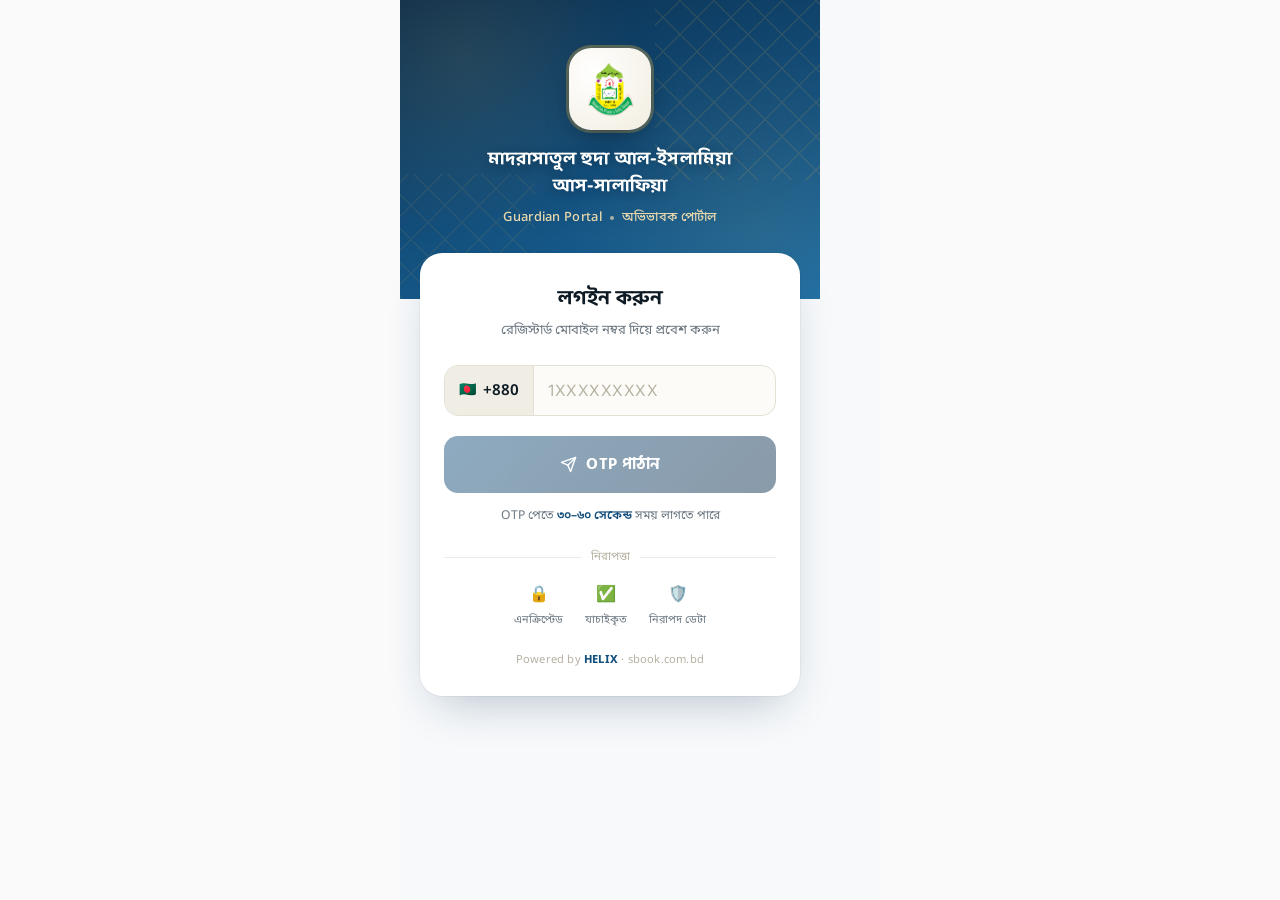
==== commit 45653fe7: "fff" ====
--- a/guardian/index.html
+++ b/guardian/index.html
@@ -14,8 +14,10 @@
   <title>মাদরাসাতুল হুদা আল-ইসলামিয়া — অভিভাবক পোর্টাল</title>
   <link rel="preconnect" href="https://fonts.googleapis.com">
   <link rel="preconnect" href="https://fonts.gstatic.com" crossorigin>
-  <link href="https://fonts.googleapis.com/css2?family=Hind+Siliguri:wght@400;500;600;700&family=Inter:wght@400;500;600;700&family=Noto+Sans+Bengali:wght@400;500;600;700;800&display=swap" rel="stylesheet">
+  <link href="https://fonts.googleapis.com/css2?family=Hind+Siliguri:wght@400;500;600;700&family=Baloo+Da+2:wght@600;700;800&family=Inter:wght@400;500;600;700&family=Noto+Sans+Bengali:wght@400;500;600;700;800&display=swap" rel="stylesheet">
   <link rel="stylesheet" href="/shared/css/common.css">
+  <link rel="stylesheet" href="/guardian/css/login-theme.css">
+  <link rel="stylesheet" href="/guardian/css/login.css">
   <link rel="stylesheet" href="/guardian/css/style.css">
 </head>
 <body>
@@ -23,84 +25,107 @@
 
   <!-- ═══════════════════════════════════════════════════════ LOGIN SCREEN -->
   <div id="screen-login" class="screen active">
-    <div class="ls-root">
-
-      <!-- hero -->
-      <div class="ls-hero">
-        <div class="ls-bubble ls-b1"></div>
-        <div class="ls-bubble ls-b2"></div>
-        <div class="ls-bubble ls-b3"></div>
-        <div class="ls-bubble ls-b4"></div>
-        <div class="ls-logo-wrap">
-          <img src="../images/logo.png" alt="logo" width="64" height="64">
-        </div>
-        <h1 class="ls-hero-name">মাদরাসাতুল হুদা আল-ইসলামিয়া আস-সালাফিয়া</h1>
-        <p class="ls-hero-sub">Guardian Portal · অভিভাবক পোর্টাল</p>
-      </div>
-
-      <!-- wave + card -->
-      <div class="ls-card-wrap">
-        <div class="ls-wave">
-          <svg viewBox="0 0 480 56" preserveAspectRatio="none" xmlns="http://www.w3.org/2000/svg">
-            <path d="M0,56 L0,18 C80,48 160,4 240,22 C320,40 400,8 480,20 L480,56 Z" fill="#ffffff"/>
-          </svg>
-        </div>
-        <div class="ls-card-body">
-          <div class="ls-card">
-
-            <!-- Step 1: Phone -->
-            <div id="phone-step" class="ls-step">
-              <p class="ls-card-title">লগইন করুন</p>
-              <p class="ls-card-sub">রেজিস্টার্ড মোবাইল নম্বর দিন</p>
-              <div class="lss-phone-row">
-                <div class="lss-flag">+880</div>
-                <input type="tel" id="phone-input" inputmode="numeric" placeholder="1XXXXXXXXX" maxlength="10" class="lss-phone-input">
-              </div>
-              <button class="lss-btn" id="send-otp-btn" disabled>
-                <svg viewBox="0 0 24 24" width="15" height="15" fill="none" stroke="currentColor" stroke-width="2.5"><line x1="22" y1="2" x2="11" y2="13"/><polygon points="22 2 15 22 11 13 2 9 22 2"/></svg>
-                OTP পাঠান
+    <div class="lg-root">
+
+      <!-- Header with geometric lattice -->
+      <div class="lg-header">
+        <div class="lg-lattice"></div>
+        <div class="lg-lattice2"></div>
+        <div class="lg-brand">
+          <div class="lg-crest">
+            <img src="../images/logo.png" alt="মাদরাসা লোগো">
+          </div>
+          <div class="lg-inst-name">মাদরাসাতুল হুদা আল-ইসলামিয়া<br>আস-সালাফিয়া</div>
+          <div class="lg-inst-sub">
+            Guardian Portal
+            <span class="lg-dot"></span>
+            অভিভাবক পোর্টাল
+          </div>
+        </div>
+      </div>
+
+      <!-- Floating card -->
+      <div class="lg-card">
+
+        <!-- Step 1: Phone -->
+        <div id="phone-step">
+          <div class="lg-card-head">
+            <h1>লগইন করুন</h1>
+            <p>রেজিস্টার্ড মোবাইল নম্বর দিয়ে প্রবেশ করুন</p>
+          </div>
+
+          <!-- error banner -->
+          <div class="lg-error" id="phone-error" role="alert">
+            <svg viewBox="0 0 24 24" width="16" height="16" fill="none" stroke="currentColor" stroke-width="2"><circle cx="12" cy="12" r="10"/><line x1="12" y1="8" x2="12" y2="12"/><line x1="12" y1="16" x2="12.01" y2="16"/></svg>
+            <span id="phone-error-msg"></span>
+          </div>
+
+          <div class="lg-field" id="lg-phone-field">
+            <div class="lg-field-shell">
+              <div class="lg-prefix">+880</div>
+              <input type="tel" id="phone-input" inputmode="numeric" placeholder="1XXXXXXXXX" maxlength="10" class="lg-phone-input" autocomplete="tel">
+            </div>
+            <div class="lg-float-label">মোবাইল নম্বর</div>
+          </div>
+
+          <button class="lg-btn" id="send-otp-btn" disabled>
+            <svg viewBox="0 0 24 24" fill="none" stroke="white" stroke-width="2" stroke-linecap="round" stroke-linejoin="round"><path d="M22 2 11 13"/><path d="M22 2 15 22 11 13 2 9 22 2Z"/></svg>
+            OTP পাঠান
+          </button>
+
+          <p class="lg-helper">OTP পেতে <b>৩০–৬০ সেকেন্ড</b> সময় লাগতে পারে</p>
+
+          <div class="lg-divider"><span></span><p>নিরাপত্তা</p><span></span></div>
+
+          <div class="lg-trust-row">
+            <div class="lg-trust-item"><span class="lg-ic">🔒</span><span>এনক্রিপ্টেড</span></div>
+            <div class="lg-trust-item"><span class="lg-ic">✅</span><span>যাচাইকৃত</span></div>
+            <div class="lg-trust-item"><span class="lg-ic">🛡️</span><span>নিরাপদ ডেটা</span></div>
+          </div>
+        </div>
+
+        <!-- Step 2: OTP -->
+        <div id="otp-step" style="display:none;" class="lg-otp-step">
+          <div class="lg-card-head">
+            <div class="lg-otp-header">
+              <h1>যাচাই কোড (OTP)</h1>
+              <button id="change-number" class="lg-change">
+                <svg viewBox="0 0 24 24" width="12" height="12" fill="none" stroke="currentColor" stroke-width="2.5"><polyline points="15 18 9 12 15 6"/></svg>
+                পরিবর্তন
               </button>
             </div>
-
-            <!-- Step 2: OTP -->
-            <div id="otp-step" class="ls-step" style="display:none;">
-              <div class="lss-otp-header">
-                <p class="ls-card-title">যাচাই কোড (OTP)</p>
-                <button id="change-number" class="lss-change">
-                  <svg viewBox="0 0 24 24" width="12" height="12" fill="none" stroke="currentColor" stroke-width="2.5"><polyline points="15 18 9 12 15 6"/></svg>
-                  পরিবর্তন
-                </button>
-              </div>
-              <p class="ls-card-sub"><span id="display-number" class="lss-otp-num"></span> নম্বরে পাঠানো ৬ সংখ্যার কোড</p>
-              <div class="otp-input-row">
-                <input type="tel" class="otp-box" inputmode="numeric" maxlength="1">
-                <input type="tel" class="otp-box" inputmode="numeric" maxlength="1">
-                <input type="tel" class="otp-box" inputmode="numeric" maxlength="1">
-                <input type="tel" class="otp-box" inputmode="numeric" maxlength="1">
-                <input type="tel" class="otp-box" inputmode="numeric" maxlength="1">
-                <input type="tel" class="otp-box" inputmode="numeric" maxlength="1">
-              </div>
-              <button class="lss-btn" id="verify-otp-btn">
-                <svg viewBox="0 0 24 24" width="15" height="15" fill="none" stroke="currentColor" stroke-width="2.5"><polyline points="20 6 9 17 4 12"/></svg>
-                লগইন করুন
-              </button>
-              <p class="lss-hint" id="otp-resend-hint">SMS না আসলে কিছুক্ষণ অপেক্ষা করুন</p>
-            </div>
-
-            <!-- footer -->
-            <div class="lss-footer">
-              <span>Powered by</span>
-              <strong>HELIX</strong>
-              <span class="lss-dot"></span>
-              <span>sbook.com.bd</span>
-            </div>
-
-          </div><!-- /.ls-card -->
-        </div><!-- /.ls-card-body -->
-      </div><!-- /.ls-card-wrap -->
-      <div class="ls-white-space"></div>
-
-    </div>
+            <p><span id="display-number" class="lg-otp-num"></span> নম্বরে পাঠানো ৬ সংখ্যার কোড</p>
+          </div>
+
+          <!-- error banner -->
+          <div class="lg-error" id="otp-error" role="alert">
+            <svg viewBox="0 0 24 24" width="16" height="16" fill="none" stroke="currentColor" stroke-width="2"><circle cx="12" cy="12" r="10"/><line x1="12" y1="8" x2="12" y2="12"/><line x1="12" y1="16" x2="12.01" y2="16"/></svg>
+            <span id="otp-error-msg"></span>
+          </div>
+
+          <div class="lg-otp-row">
+            <input type="tel" class="otp-box lg-otp-box" inputmode="numeric" maxlength="1" autocomplete="one-time-code">
+            <input type="tel" class="otp-box lg-otp-box" inputmode="numeric" maxlength="1">
+            <input type="tel" class="otp-box lg-otp-box" inputmode="numeric" maxlength="1">
+            <input type="tel" class="otp-box lg-otp-box" inputmode="numeric" maxlength="1">
+            <input type="tel" class="otp-box lg-otp-box" inputmode="numeric" maxlength="1">
+            <input type="tel" class="otp-box lg-otp-box" inputmode="numeric" maxlength="1">
+          </div>
+
+          <button class="lg-btn" id="verify-otp-btn">
+            <svg viewBox="0 0 24 24" width="15" height="15" fill="none" stroke="currentColor" stroke-width="2.5"><polyline points="20 6 9 17 4 12"/></svg>
+            লগইন করুন
+          </button>
+
+          <p class="lg-hint" id="otp-resend-hint">SMS না আসলে কিছুক্ষণ অপেক্ষা করুন</p>
+        </div>
+
+        <!-- Powered by footer -->
+        <p class="lg-power">Powered by <b>HELIX</b> · sbook.com.bd</p>
+
+      </div><!-- /.lg-card -->
+
+    </div><!-- /.lg-root -->
   </div>
 
   <!-- ═══════════════════════════════════════════════════ DASHBOARD SCREEN -->
@@ -181,7 +206,7 @@
 
       <!-- avatar + name horizontal -->
       <div class="hero-body">
-        <div class="hero-avatar-wrap">
+        <div class="hero-avatar-wrap" id="avatar-wrap">
           <div id="profile-avatar" class="hero-avatar">আ</div>
           <div class="hero-avatar-ring"></div>
         </div>
@@ -281,10 +306,25 @@
   document.addEventListener('DOMContentLoaded', function () {
     var inp = document.getElementById('phone-input');
     var btn = document.getElementById('send-otp-btn');
+    var field = document.getElementById('lg-phone-field');
     if (!inp) return;
+
     inp.addEventListener('input', function () {
       this.value = this.value.replace(/\D/g, '').slice(0, 10);
       btn.disabled = this.value.length !== 10;
+      // floating label: add filled class when has value
+      if (field) field.classList.toggle('lg-filled', this.value.length > 0);
+    });
+
+    // button ripple
+    btn.addEventListener('click', function (e) {
+      var r = document.createElement('span');
+      r.className = 'lg-ripple';
+      var rect = btn.getBoundingClientRect();
+      var size = Math.max(rect.width, rect.height);
+      r.style.cssText = 'width:'+size+'px;height:'+size+'px;left:'+(e.clientX-rect.left-size/2)+'px;top:'+(e.clientY-rect.top-size/2)+'px;';
+      btn.appendChild(r);
+      setTimeout(function(){ r.remove(); }, 600);
     });
   });
 </script>
@@ -334,5 +374,16 @@
     }, 3000);
   });
 </script>
+
+<!-- Lightbox -->
+<div id="img-lightbox" class="img-lightbox" role="dialog" aria-modal="true" style="display:none;">
+  <div class="img-lightbox-backdrop"></div>
+  <div class="img-lightbox-content">
+    <img id="img-lightbox-img" src="" alt="">
+    <button class="img-lightbox-close" aria-label="বন্ধ করুন">
+      <svg viewBox="0 0 24 24" width="22" height="22" fill="none" stroke="currentColor" stroke-width="2.5"><line x1="18" y1="6" x2="6" y2="18"/><line x1="6" y1="6" x2="18" y2="18"/></svg>
+    </button>
+  </div>
+</div>
 </body>
 </html>
--- a/guardian/css/login-theme.css
+++ b/guardian/css/login-theme.css
@@ -0,0 +1,15 @@
+/*
+ * Login Screen — Theme Tokens
+ * Change these variables to re-theme the entire login screen.
+ */
+:root {
+  --lg-deep:        #0b2e4d;   /* header gradient start */
+  --lg-mid:         #134f7c;   /* header gradient mid   */
+  --lg-light:       #1c6fa8;   /* header gradient end   */
+  --lg-gold:        #c9a24b;   /* accent / lattice / border rings */
+  --lg-gold-soft:   #e8d8ac;   /* sub-label text in header */
+  --lg-cream:       #f7f9fb;   /* page background */
+  --lg-ink:         #0e1a24;   /* dark text */
+  --lg-muted:       #6b7680;   /* secondary text */
+  --lg-card-radius: 22px;
+}
--- a/guardian/css/login.css
+++ b/guardian/css/login.css
@@ -0,0 +1,403 @@
+/*
+ * Login Screen Styles — Guardian Portal
+ * Depends on: login-theme.css (color tokens)
+ * Fonts: Hind Siliguri + Baloo Da 2 loaded in index.html
+ */
+
+/* ── Page wrapper ─────────────────────────────────────────────────────────── */
+#screen-login {
+  background: var(--lg-cream);
+  display: flex;
+  justify-content: center;
+  align-items: flex-start;
+  min-height: 100vh;
+  padding: 0;
+}
+
+.lg-root {
+  width: 100%;
+  max-width: 420px;
+  min-height: 100vh;
+  display: flex;
+  flex-direction: column;
+  background: var(--lg-cream);
+  position: relative;
+}
+
+/* ── Header ───────────────────────────────────────────────────────────────── */
+.lg-header {
+  position: relative;
+  background: linear-gradient(160deg, var(--lg-deep) 0%, var(--lg-mid) 55%, var(--lg-light) 100%);
+  padding: 48px 24px 70px;
+  overflow: hidden;
+  flex-shrink: 0;
+}
+.lg-header::before {
+  content: '';
+  position: absolute;
+  inset: 0;
+  background-image:
+    radial-gradient(circle at 15% 20%, rgba(201,162,75,0.12) 0, transparent 40%),
+    radial-gradient(circle at 85% 75%, rgba(201,162,75,0.09) 0, transparent 45%);
+  pointer-events: none;
+}
+
+/* geometric lattice */
+.lg-lattice {
+  position: absolute;
+  top: -40px; right: -55px;
+  width: 220px; height: 220px;
+  opacity: 0.14;
+  background-image:
+    repeating-linear-gradient(45deg,  var(--lg-gold) 0 1.5px, transparent 1.5px 24px),
+    repeating-linear-gradient(-45deg, var(--lg-gold) 0 1.5px, transparent 1.5px 24px);
+  pointer-events: none;
+}
+.lg-lattice2 {
+  position: absolute;
+  bottom: -55px; left: -45px;
+  width: 180px; height: 180px;
+  opacity: 0.10;
+  background-image:
+    repeating-linear-gradient(45deg,  var(--lg-gold) 0 1.5px, transparent 1.5px 24px),
+    repeating-linear-gradient(-45deg, var(--lg-gold) 0 1.5px, transparent 1.5px 24px);
+  pointer-events: none;
+}
+
+/* brand block */
+.lg-brand {
+  position: relative;
+  z-index: 2;
+  display: flex;
+  flex-direction: column;
+  align-items: center;
+  text-align: center;
+}
+
+/* crest / logo */
+.lg-crest {
+  width: 82px; height: 82px;
+  border-radius: 22px;
+  background: radial-gradient(circle at 30% 30%, #fff, #f2ede0);
+  display: flex; align-items: center; justify-content: center;
+  box-shadow:
+    0 12px 30px -8px rgba(0,0,0,0.40),
+    0 0 0 3px rgba(201,162,75,0.38);
+  margin-bottom: 16px;
+  overflow: hidden;
+  animation: lg-floatY 5s ease-in-out infinite;
+}
+.lg-crest img {
+  width: 70%; height: 70%;
+  object-fit: contain;
+  display: block;
+}
+
+@keyframes lg-floatY {
+  0%, 100% { transform: translateY(0); }
+  50%       { transform: translateY(-6px); }
+}
+
+.lg-inst-name {
+  font-family: 'Baloo Da 2', 'Hind Siliguri', sans-serif;
+  font-weight: 700;
+  font-size: 1.13rem;
+  color: #fff;
+  line-height: 1.5;
+  letter-spacing: 0.2px;
+  text-shadow: 0 2px 12px rgba(0,0,0,0.25);
+}
+.lg-inst-sub {
+  margin-top: 8px;
+  font-size: .8rem;
+  color: var(--lg-gold-soft);
+  display: flex; align-items: center; gap: 8px;
+  font-weight: 500;
+  letter-spacing: 0.3px;
+}
+.lg-inst-sub .lg-dot {
+  width: 4px; height: 4px;
+  border-radius: 50%;
+  background: var(--lg-gold-soft);
+  opacity: 0.7;
+  flex-shrink: 0;
+}
+
+/* ── Card (floats over header) ────────────────────────────────────────────── */
+.lg-card {
+  position: relative;
+  z-index: 3;
+  margin: -46px 20px 0;
+  background: #fff;
+  border-radius: var(--lg-card-radius);
+  padding: 30px 24px 26px;
+  box-shadow:
+    0 20px 48px -18px rgba(11,46,77,0.30),
+    0 0 0 1px rgba(11,46,77,0.04);
+}
+
+.lg-card-head {
+  text-align: center;
+  margin-bottom: 24px;
+}
+.lg-card-head h1 {
+  font-family: 'Baloo Da 2', 'Hind Siliguri', sans-serif;
+  font-size: 1.28rem;
+  color: var(--lg-ink);
+  font-weight: 700;
+  margin-bottom: 5px;
+}
+.lg-card-head p {
+  font-size: .82rem;
+  color: var(--lg-muted);
+}
+
+/* ── Phone field ──────────────────────────────────────────────────────────── */
+.lg-field {
+  margin-bottom: 20px;
+  position: relative;
+}
+
+.lg-field-shell {
+  display: flex;
+  align-items: stretch;
+  border: 1.5px solid #e3e0d4;
+  border-radius: 14px;
+  overflow: hidden;
+  background: #fcfbf8;
+  transition: border-color .2s, box-shadow .2s;
+}
+.lg-field-shell:focus-within {
+  border-color: var(--lg-light);
+  box-shadow: 0 0 0 4px rgba(28,111,168,0.11);
+  background: #fff;
+}
+
+.lg-prefix {
+  display: flex; align-items: center; gap: 6px;
+  padding: 0 14px;
+  font-weight: 600;
+  font-size: .94rem;
+  color: var(--lg-ink);
+  background: #f0ede4;
+  border-right: 1.5px solid #e3e0d4;
+  flex-shrink: 0;
+  white-space: nowrap;
+}
+.lg-prefix::before {
+  content: '🇧🇩';
+  font-size: .88rem;
+}
+
+.lg-phone-input {
+  flex: 1;
+  border: none;
+  outline: none;
+  background: transparent;
+  padding: 15px 14px;
+  font-size: .97rem;
+  font-family: 'Inter', 'Hind Siliguri', sans-serif;
+  letter-spacing: 0.5px;
+  color: var(--lg-ink);
+  min-width: 0;
+}
+.lg-phone-input::placeholder { color: #b7b2a2; }
+
+/* floating label */
+.lg-float-label {
+  position: absolute;
+  top: -9px; left: 14px;
+  background: #fff;
+  padding: 0 6px;
+  font-size: .72rem;
+  font-weight: 600;
+  color: var(--lg-mid);
+  letter-spacing: 0.3px;
+  opacity: 0;
+  transform: translateY(4px);
+  transition: opacity .18s, transform .18s;
+  pointer-events: none;
+}
+.lg-field-shell:focus-within + .lg-float-label,
+.lg-field.lg-filled .lg-float-label {
+  opacity: 1;
+  transform: translateY(0);
+}
+
+/* ── Button ───────────────────────────────────────────────────────────────── */
+.lg-btn {
+  width: 100%;
+  border: none;
+  border-radius: 14px;
+  padding: 16px;
+  font-family: 'Hind Siliguri', sans-serif;
+  font-size: .97rem;
+  font-weight: 700;
+  color: #fff;
+  background: linear-gradient(135deg, var(--lg-mid) 0%, var(--lg-deep) 100%);
+  display: flex; align-items: center; justify-content: center; gap: 9px;
+  box-shadow: 0 14px 28px -10px rgba(11,46,77,0.52);
+  cursor: pointer;
+  position: relative;
+  overflow: hidden;
+  transition: transform .15s, box-shadow .15s, opacity .15s;
+  letter-spacing: 0.3px;
+}
+.lg-btn:active {
+  transform: translateY(2px) scale(0.99);
+  box-shadow: 0 8px 18px -8px rgba(11,46,77,0.45);
+}
+.lg-btn:disabled {
+  opacity: .48;
+  cursor: not-allowed;
+  pointer-events: none;
+  box-shadow: none;
+}
+.lg-btn svg { width: 17px; height: 17px; flex-shrink: 0; }
+
+/* ripple */
+.lg-btn .lg-ripple {
+  position: absolute;
+  border-radius: 50%;
+  background: rgba(255,255,255,0.3);
+  transform: scale(0);
+  animation: lg-ripple-anim .5s linear;
+  pointer-events: none;
+}
+@keyframes lg-ripple-anim {
+  to { transform: scale(4); opacity: 0; }
+}
+
+/* spinner inside button */
+.lg-spinner {
+  width: 17px; height: 17px;
+  border: 2px solid rgba(255,255,255,0.35);
+  border-top-color: #fff;
+  border-radius: 50%;
+  animation: lg-spin .7s linear infinite;
+  flex-shrink: 0;
+}
+@keyframes lg-spin { to { transform: rotate(360deg); } }
+
+/* ── Helper text ──────────────────────────────────────────────────────────── */
+.lg-helper {
+  text-align: center;
+  margin-top: 14px;
+  font-size: .76rem;
+  color: var(--lg-muted);
+  line-height: 1.55;
+}
+.lg-helper b { color: var(--lg-mid); font-weight: 600; }
+
+/* ── Divider ──────────────────────────────────────────────────────────────── */
+.lg-divider {
+  display: flex; align-items: center; gap: 10px;
+  margin: 22px 0 16px;
+}
+.lg-divider span {
+  flex: 1; height: 1px; background: #ecebe3;
+}
+.lg-divider p { font-size: .72rem; color: #b7b2a2; white-space: nowrap; }
+
+/* ── Trust row ────────────────────────────────────────────────────────────── */
+.lg-trust-row {
+  display: flex; justify-content: center; gap: 22px;
+}
+.lg-trust-item {
+  display: flex; flex-direction: column; align-items: center; gap: 4px;
+}
+.lg-trust-item .lg-ic { font-size: 1rem; }
+.lg-trust-item span { font-size: .68rem; color: var(--lg-muted); }
+
+/* ── Footer ───────────────────────────────────────────────────────────────── */
+.lg-power {
+  text-align: center;
+  margin-top: 22px;
+  font-size: .7rem;
+  color: #b7b2a2;
+  letter-spacing: 0.2px;
+}
+.lg-power b { color: var(--lg-mid); font-weight: 700; }
+
+/* ── OTP step ─────────────────────────────────────────────────────────────── */
+.lg-otp-header {
+  display: flex; align-items: center; justify-content: space-between;
+  margin-bottom: 4px; width: 100%;
+}
+
+.lg-otp-num { font-weight: 700; color: var(--lg-mid); }
+
+.lg-change {
+  display: inline-flex; align-items: center; gap: 3px;
+  background: none; border: none;
+  color: var(--lg-mid); font-size: .77rem; font-weight: 600;
+  cursor: pointer; padding: 2px 8px; border-radius: 7px;
+  transition: background .12s;
+  font-family: inherit;
+}
+.lg-change:hover { background: rgba(19,79,124,0.08); }
+
+.lg-otp-step { text-align: center; }
+
+.lg-otp-row {
+  display: flex; gap: 9px; justify-content: center;
+  margin: 18px 0 20px;
+}
+.lg-otp-box {
+  width: 44px; height: 52px;
+  border: 1.5px solid #e0ddd6;
+  border-radius: 12px;
+  background: #fcfbf8;
+  text-align: center;
+  font-size: 1.3rem;
+  font-weight: 700;
+  color: var(--lg-ink);
+  outline: none;
+  transition: border-color .15s, box-shadow .15s, background .15s;
+  font-family: 'Inter', monospace;
+  caret-color: var(--lg-mid);
+}
+.lg-otp-box:focus {
+  border-color: var(--lg-light);
+  box-shadow: 0 0 0 3px rgba(28,111,168,0.13);
+  background: #fff;
+}
+.lg-otp-box.filled {
+  border-color: var(--lg-mid);
+  background: #fff;
+}
+
+.lg-hint {
+  font-size: .74rem; color: var(--lg-muted);
+  text-align: center; margin-top: 12px; line-height: 1.5;
+}
+
+/* ── Error banner ─────────────────────────────────────────────────────────── */
+.lg-error {
+  display: none;
+  align-items: center; gap: 8px;
+  background: #fef2f2;
+  border: 1px solid #fecaca;
+  border-radius: 10px;
+  padding: 10px 12px;
+  margin-bottom: 16px;
+  font-size: .8rem;
+  color: #b91c1c;
+  font-weight: 500;
+  line-height: 1.5;
+}
+.lg-error.show { display: flex; }
+.lg-error svg { flex-shrink: 0; }
+
+/* ── Responsive fine-tuning ───────────────────────────────────────────────── */
+@media (max-width: 360px) {
+  .lg-header { padding: 40px 18px 66px; }
+  .lg-inst-name { font-size: 1rem; }
+  .lg-card { margin-left: 14px; margin-right: 14px; padding: 26px 18px 22px; }
+  .lg-otp-box { width: 38px; height: 48px; font-size: 1.15rem; }
+  .lg-otp-row { gap: 7px; }
+}
+@media (max-width: 320px) {
+  .lg-otp-box { width: 34px; height: 44px; }
+  .lg-otp-row { gap: 5px; }
+}
--- a/guardian/css/style.css
+++ b/guardian/css/style.css
@@ -20,162 +20,7 @@
   overflow-x: hidden;
 }
 
-/* ─── Login Screen — same as teacher portal ───────────────────────────────── */
-.ls-root {
-  width: 100%;
-  max-width: 480px;
-  margin: 0 auto;
-  min-height: 100dvh;
-  display: flex;
-  flex-direction: column;
-  background: #fff;
-  overflow: hidden;
-  box-sizing: border-box;
-  padding-top: env(safe-area-inset-top);
-}
-
-.ls-hero {
-  flex-shrink: 0;
-  position: relative;
-  overflow: hidden;
-  background: linear-gradient(180deg, #1243A8 0%, #1657D6 100%);
-  display: flex;
-  flex-direction: column;
-  align-items: center;
-  justify-content: center;
-  padding: 40px 24px 0;
-}
-
-.ls-bubble { position: absolute; border-radius: 50%; pointer-events: none; border: 2px solid rgba(255,255,255,.18); background: rgba(255,255,255,.07); }
-.ls-b1 { width: 160px; height: 160px; top: -50px; left: -50px; }
-.ls-b2 { width: 130px; height: 130px; top: -40px; right: -40px; }
-.ls-b3 { width: 200px; height: 200px; top: 50%; left: 50%; transform: translate(-50%, -60%); border-color: rgba(255,255,255,.12); background: rgba(255,255,255,.05); }
-.ls-b4 { width: 70px; height: 70px; top: 30px; left: 20px; border-color: rgba(255,255,255,.14); }
-
-.ls-logo-wrap {
-  width: 80px; height: 80px;
-  border-radius: 20px;
-  background: #fff;
-  display: flex; align-items: center; justify-content: center;
-  overflow: hidden;
-  margin-bottom: 14px;
-  box-shadow: 0 4px 20px rgba(0,0,0,.22), 0 0 0 4px rgba(255,255,255,.25);
-  position: relative; z-index: 1;
-}
-.ls-logo-wrap img { width: 78%; height: 78%; object-fit: contain; display: block; }
-
-.ls-hero-name {
-  font-family: 'Hind Siliguri', 'Noto Sans Bengali', sans-serif;
-  font-size: 1rem; font-weight: 700; color: #fff;
-  text-align: center; margin-bottom: 5px;
-  text-shadow: 0 1px 8px rgba(0,0,0,.18);
-  position: relative; z-index: 1;
-  line-height: 1.45; padding: 0 12px;
-}
-.ls-hero-sub {
-  font-size: .8rem; color: rgba(255,255,255,.72);
-  text-align: center; letter-spacing: .03em;
-  position: relative; z-index: 1;
-}
-
-.ls-card-wrap { flex-shrink: 0; background: #1657D6; }
-.ls-wave { line-height: 0; }
-.ls-wave svg { width: 100%; height: 56px; display: block; }
-
-.ls-card-body { padding: 16px 20px 24px; background: #fff; }
-
-.ls-card {
-  width: 100%; background: #fff; border-radius: 20px; padding: 28px 24px;
-  box-shadow: 0 20px 40px -12px rgba(22,87,214,.18), 0 4px 16px rgba(0,0,0,.06);
-  display: flex; flex-direction: column;
-}
-
-.ls-card-title {
-  font-family: 'Hind Siliguri', 'Noto Sans Bengali', sans-serif;
-  font-size: 1.13rem; font-weight: 700; color: #0F1E3D; margin-bottom: 4px;
-}
-.ls-card-sub { font-size: .82rem; color: #8A93A6; margin-bottom: 20px; line-height: 1.5; }
-
-.ls-step { display: flex; flex-direction: column; align-items: center; text-align: center; }
-
-.lss-phone-row {
-  display: flex; align-items: stretch;
-  border: 1.5px solid #E2E6EE; border-radius: 12px; overflow: hidden;
-  margin-bottom: 16px; width: 100%;
-  transition: border-color .18s, box-shadow .18s;
-}
-.lss-phone-row:focus-within { border-color: #1657D6; box-shadow: 0 0 0 3px rgba(22,87,214,.13); }
-.lss-flag {
-  padding: 0 14px; background: #F0F2F7; border-right: 1.5px solid #E2E6EE;
-  font-family: 'Inter', sans-serif; font-size: .88rem; font-weight: 600;
-  color: #0F1E3D; display: flex; align-items: center; white-space: nowrap; flex-shrink: 0;
-}
-.lss-phone-input {
-  flex: 1; border: none; background: transparent; padding: 14px 12px;
-  font-size: 1rem; font-family: 'Inter', sans-serif; color: #0F1E3D;
-  outline: none; font-weight: 500; min-width: 0;
-}
-.lss-phone-input::placeholder { color: #8A93A6; font-weight: 400; }
-
-.lss-btn {
-  width: 100%; height: 52px; border: none; border-radius: 14px;
-  background: linear-gradient(135deg, #1657D6 0%, #3E8CF4 100%);
-  color: #fff; font-size: 1rem; font-weight: 700;
-  font-family: 'Hind Siliguri', 'Noto Sans Bengali', sans-serif;
-  cursor: pointer; display: flex; align-items: center; justify-content: center; gap: 8px;
-  box-shadow: 0 6px 20px rgba(22,87,214,.38);
-  transition: opacity .15s, transform .12s, box-shadow .15s;
-}
-.lss-btn:active { transform: scale(.98); box-shadow: 0 2px 8px rgba(22,87,214,.25); }
-.lss-btn:disabled { opacity: .45; cursor: not-allowed; box-shadow: none; pointer-events: none; }
-
-.lss-hint { font-size: .75rem; color: #8A93A6; text-align: center; margin-top: 14px; line-height: 1.5; }
-
-.lss-otp-header { display: flex; align-items: center; justify-content: space-between; margin-bottom: 4px; width: 100%; }
-.lss-otp-num { font-weight: 700; color: #1657D6; }
-.lss-change {
-  display: inline-flex; align-items: center; gap: 3px;
-  background: none; border: none; color: #1657D6; font-size: .78rem; font-weight: 600;
-  cursor: pointer; padding: 2px 6px; border-radius: 6px; transition: background .12s;
-}
-.lss-change:hover { background: #EBF2FF; }
-
-.lss-footer {
-  display: flex; align-items: center; justify-content: center;
-  gap: 5px; margin-top: 24px;
-  font-size: .71rem; color: #8A93A6; letter-spacing: .03em;
-}
-.lss-footer strong { color: #1657D6; font-weight: 800; }
-.lss-dot { width: 3px; height: 3px; border-radius: 50%; background: #cbd5e1; display: inline-block; margin: 0 2px; }
-
-.ls-white-space { flex: 1; background: #fff; }
-
-/* ─── OTP Input Row ────────────────────────────────────────────────────────── */
-.otp-input-row {
-  display: flex;
-  gap: 8px;
-  justify-content: center;
-  margin-bottom: 20px;
-}
-.otp-box {
-  width: 44px; height: 54px;
-  border: 2px solid var(--border);
-  border-radius: 12px;
-  text-align: center;
-  font-size: 1.4rem;
-  font-weight: 800;
-  color: var(--text-main);
-  background: #f9fafb;
-  transition: all .18s;
-  caret-color: transparent;
-}
-.otp-box:focus {
-  outline: none;
-  border-color: var(--primary);
-  box-shadow: 0 0 0 4px rgba(37,99,235,.12);
-  background: #fff;
-}
-.otp-box.filled { border-color: var(--primary); background: #eff6ff; color: var(--primary); }
+/* Login screen styles moved to login.css + login-theme.css */
 
 /* ─── Phone input prefix (legacy, keep for other uses) ───────────────────── */
 .phone-input-wrap { display: flex; border: 1.5px solid var(--border); border-radius: var(--radius-sm); overflow: hidden; }
@@ -239,8 +84,26 @@
   color: #fff !important;
 }
 
+/* Profile avatar zoom-in animation */
+@keyframes avatarZoomIn {
+  from { opacity: 0; transform: scale(.4); }
+  to   { opacity: 1; transform: scale(1); }
+}
+.avatar-zoom-in {
+  animation: avatarZoomIn 1s cubic-bezier(.34,1.3,.64,1) both;
+}
+
+/* Child card entrance animation */
+@keyframes childCardIn {
+  from { opacity: 0; transform: translateY(50px) scale(.94); }
+  to   { opacity: 1; transform: translateY(0)   scale(1);   }
+}
+.child-card-anim {
+  opacity: 0;
+  animation: childCardIn .9s cubic-bezier(.22,.68,0,1.05) both;
+}
+
 /* Guardian header layout */
-.gh-header { overflow: hidden; }
 .gh-logo {
   width: 36px; height: 36px; border-radius: 8px;
   object-fit: contain; flex-shrink: 0;
@@ -270,20 +133,19 @@
 .gh-info { flex: 1; min-width: 0; }
 .gh-info h2 {
   font-size: .93rem; font-weight: 700; color: #fff;
-  white-space: nowrap; overflow: hidden; text-overflow: ellipsis;
   margin: 0; line-height: 1.3;
 }
 .gh-info p { font-size: .72rem; color: rgba(255,255,255,.6); margin: 0; font-weight: 500; }
 
 .gh-actions {
   display: flex; align-items: center; gap: 8px;
-  transform: translateX(120%);
+  max-width: 0; overflow: hidden;
   opacity: 0;
-  transition: transform .22s cubic-bezier(.4,0,.2,1), opacity .22s;
+  transition: max-width .3s cubic-bezier(.4,0,.2,1), opacity .25s;
   pointer-events: none;
 }
 .gh-actions.open {
-  transform: translateX(0);
+  max-width: 200px;
   opacity: 1;
   pointer-events: auto;
 }
@@ -308,6 +170,113 @@
 }
 .gh-three-dot:active { background: rgba(255,255,255,.3); }
 
+/* ─── Exam Tab ───────────────────────────────────────────────────────────── */
+.exam-pill-tabs {
+  display: flex; gap: 8px; overflow-x: auto; padding-bottom: 4px;
+  scrollbar-width: none; margin-bottom: 14px;
+  scroll-behavior: smooth; -webkit-overflow-scrolling: touch;
+}
+.exam-pill-tabs::-webkit-scrollbar { display: none; }
+.exam-pill-btn {
+  flex-shrink: 0; padding: 7px 16px; border-radius: 20px; border: none;
+  font-size: .78rem; font-weight: 600; cursor: pointer;
+  background: #f1f5f9; color: #64748b;
+  transition: background .2s, color .2s, transform .2s;
+}
+.exam-pill-btn.active {
+  background: #1e3a8a; color: #fff;
+  box-shadow: 0 4px 12px rgba(30,58,138,.25);
+  transform: translateY(-1px);
+}
+.exam-result-card {
+  background: #fff; border-radius: 20px;
+  box-shadow: 0 4px 24px rgba(0,0,0,.07);
+  overflow: hidden; margin-bottom: 14px;
+}
+.exam-result-header {
+  display: flex; align-items: center; justify-content: center; gap: 8px;
+  padding: 14px 18px; font-size: .8rem; font-weight: 700;
+  color: #fff; background: linear-gradient(135deg,#1e3a8a,#2563eb);
+  text-transform: uppercase; letter-spacing: .04em;
+}
+.exam-header-icon { opacity: .85; }
+.exam-gpa-section {
+  display: flex; flex-direction: column; align-items: center;
+  padding: 24px 18px 20px;
+}
+.exam-gpa-display {
+  width: 96px; height: 96px; border-radius: 50%;
+  border: 3px solid; margin-bottom: 14px;
+  display: flex; flex-direction: column; align-items: center; justify-content: center;
+  box-shadow: 0 4px 20px rgba(0,0,0,.08);
+}
+.exam-gpa-value { font-size: 1.7rem; font-weight: 800; line-height: 1; }
+.exam-gpa-label { font-size: .62rem; color: #94a3b8; font-weight: 600; letter-spacing: .06em; margin-top: 3px; }
+.exam-promotion-badge {
+  display: inline-flex; align-items: center; gap: 5px;
+  padding: 6px 18px; border-radius: 20px;
+  font-size: .82rem; font-weight: 700;
+}
+.exam-subjects-label, .exam-section-label {
+  font-size: .72rem; font-weight: 700; color: #94a3b8;
+  text-transform: uppercase; letter-spacing: .06em;
+  margin-bottom: 10px;
+}
+.exam-subjects-list {
+  background: #fff; border-radius: 16px;
+  box-shadow: 0 2px 12px rgba(0,0,0,.06);
+  overflow: hidden; margin-bottom: 14px;
+}
+.exam-subject-row {
+  display: flex; align-items: center; gap: 10px;
+  padding: 12px 14px; border-bottom: 1px solid #f1f5f9;
+  animation: childCardIn .5s ease both;
+}
+.exam-subject-row:last-child { border-bottom: none; }
+.exam-subject-info { flex: 1; min-width: 0; }
+.exam-subject-name { font-size: .83rem; font-weight: 600; color: #1e293b; }
+.exam-subject-bar-wrap {
+  height: 3px; background: #f1f5f9; border-radius: 2px; margin-top: 5px;
+}
+.exam-subject-bar { height: 100%; border-radius: 2px; transition: width 1s ease; }
+.exam-subject-scores {
+  display: flex; align-items: center; gap: 3px; flex-shrink: 0;
+}
+.exam-score-obtained { font-size: .88rem; font-weight: 700; color: #1e293b; }
+.exam-score-sep { font-size: .75rem; color: #cbd5e1; }
+.exam-score-total { font-size: .75rem; color: #94a3b8; }
+.exam-grade-chip {
+  margin-left: 6px; padding: 2px 8px; border-radius: 10px;
+  font-size: .72rem; font-weight: 700;
+}
+.exam-routine-list {
+  background: #fff; border-radius: 16px;
+  box-shadow: 0 2px 12px rgba(0,0,0,.06); overflow: hidden;
+}
+.exam-routine-row {
+  display: flex; align-items: center; gap: 12px;
+  padding: 12px 14px; border-bottom: 1px solid #f1f5f9;
+  animation: childCardIn .5s ease both;
+}
+.exam-routine-row:last-child { border-bottom: none; }
+.exam-routine-date {
+  display: flex; flex-direction: column; align-items: center;
+  min-width: 44px; background: #f8fafc; border-radius: 10px;
+  padding: 6px 8px; flex-shrink: 0;
+}
+.exam-routine-day { font-size: .78rem; font-weight: 700; color: #1e3a8a; }
+.exam-routine-dayname { font-size: .6rem; color: #94a3b8; margin-top: 1px; }
+.exam-routine-subject { flex: 1; font-size: .83rem; font-weight: 600; color: #1e293b; }
+.exam-routine-time { font-size: .75rem; color: #64748b; flex-shrink: 0; }
+.exam-empty-state {
+  display: flex; flex-direction: column; align-items: center;
+  justify-content: center; padding: 40px 20px; color: #94a3b8;
+}
+
+/* ─── Leave Card ─────────────────────────────────────────────────────────── */
+.lv-card { margin: 10px; }
+.lv-content { padding: 5px; }
+
 /* ─── Profile Header — seamless blue continuation ─────────────────────────── */
 .profile-app-header {
   background: #1e3a8a !important;
@@ -362,6 +331,46 @@
 }
 
 /* Avatar */
+/* Lightbox */
+.img-lightbox {
+  position: fixed; inset: 0; z-index: 9999;
+  display: flex; align-items: center; justify-content: center;
+}
+.img-lightbox-backdrop {
+  position: absolute; inset: 0;
+  background: rgba(0,0,0,.85);
+  backdrop-filter: blur(6px);
+  opacity: 0;
+  transition: opacity .35s ease;
+}
+.img-lightbox.open .img-lightbox-backdrop { opacity: 1; }
+.img-lightbox-content {
+  position: relative; z-index: 1;
+  display: flex; align-items: center; justify-content: center;
+  transform: scale(.5);
+  opacity: 0;
+  transition: transform .45s cubic-bezier(.34,1.2,.64,1), opacity .35s ease;
+}
+.img-lightbox.open .img-lightbox-content {
+  transform: scale(1);
+  opacity: 1;
+}
+#img-lightbox-img {
+  max-width: 88vw; max-height: 82vh;
+  border-radius: 16px;
+  box-shadow: 0 20px 60px rgba(0,0,0,.5);
+  object-fit: contain;
+  display: block;
+}
+.img-lightbox-close {
+  position: absolute; top: -14px; right: -14px;
+  width: 36px; height: 36px; border-radius: 50%;
+  background: #fff; border: none; cursor: pointer;
+  display: flex; align-items: center; justify-content: center;
+  box-shadow: 0 2px 8px rgba(0,0,0,.3);
+  color: #111;
+}
+
 .hero-avatar-wrap { position: relative; flex-shrink: 0; }
 .hero-avatar {
   width: 64px; height: 64px;
@@ -374,6 +383,7 @@
   box-shadow: 0 2px 10px rgba(0,0,0,.10);
 }
 .hero-avatar img { width: 100%; height: 100%; object-fit: cover; border-radius: 50%; }
+.hero-avatar.has-photo { cursor: zoom-in; }
 .hero-avatar-ring {
   position: absolute;
   inset: -5px;
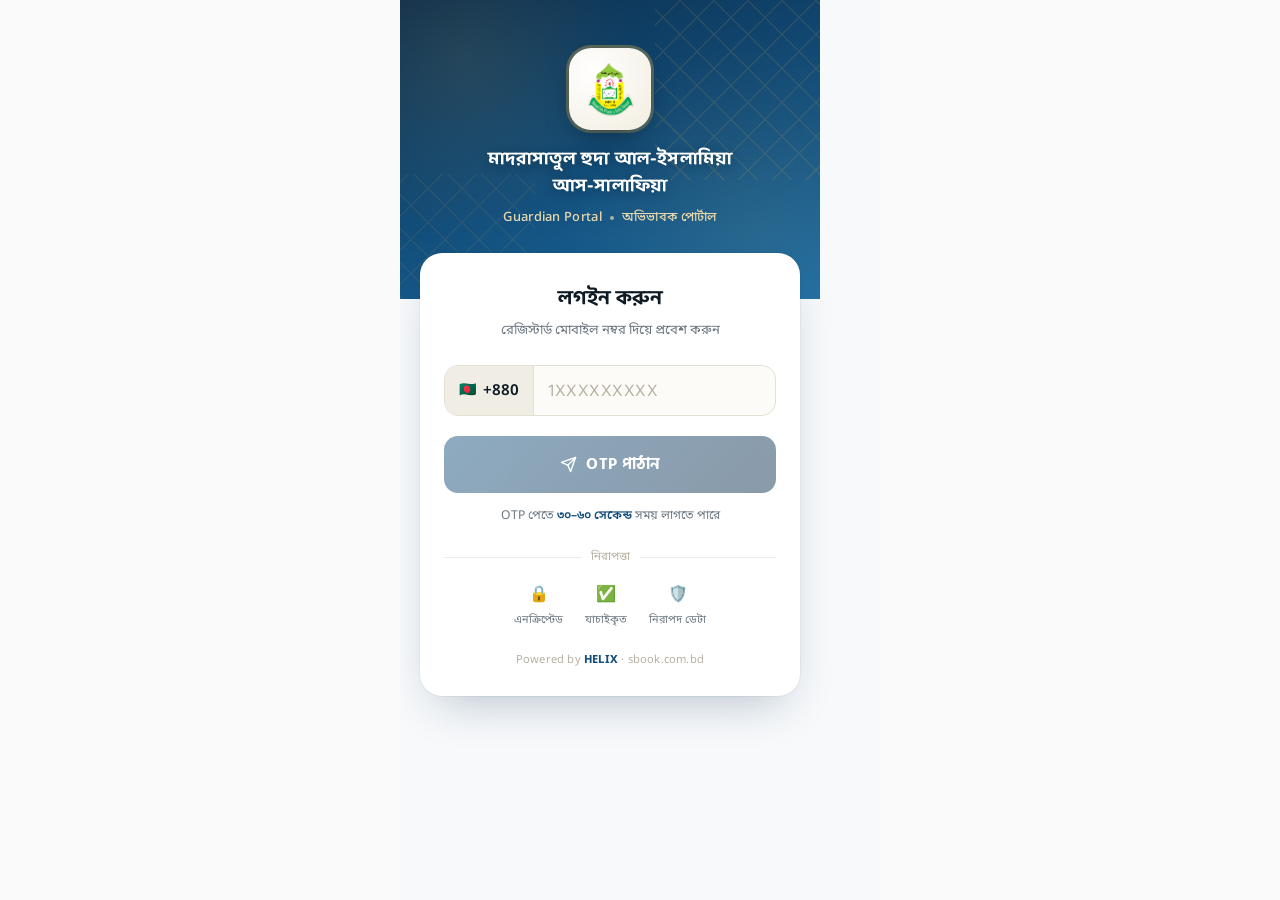
==== commit 9f2f9e40: "dd" ====
--- a/guardian/index.html
+++ b/guardian/index.html
@@ -4,7 +4,7 @@
   <meta charset="UTF-8">
   <base href="/guardian/">
   <meta name="viewport" content="width=device-width, initial-scale=1.0, maximum-scale=1.0, user-scalable=no">
-  <meta name="theme-color" content="#1e3a8a">
+  <meta name="theme-color" content="#0b2e4d" id="theme-color-meta">
   <meta name="mobile-web-app-capable" content="yes">
   <meta name="apple-mobile-web-app-capable" content="yes">
   <meta name="apple-mobile-web-app-status-bar-style" content="black-translucent">
--- a/guardian/css/login.css
+++ b/guardian/css/login.css
@@ -11,6 +11,9 @@
   justify-content: center;
   align-items: flex-start;
   min-height: 100vh;
+  max-height: 100vh;
+  overflow-y: auto;
+  overflow-x: hidden;
   padding: 0;
 }
 
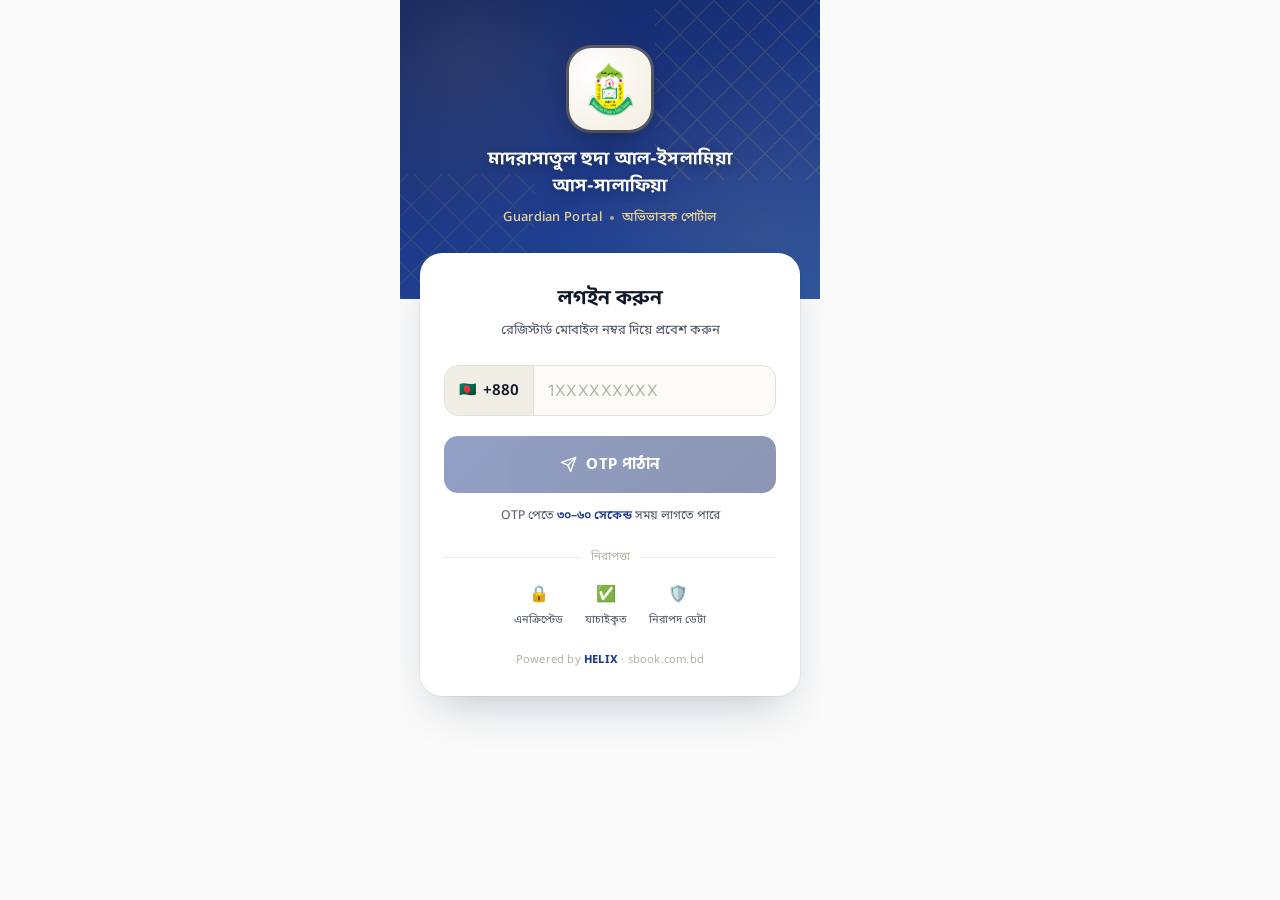
==== commit 078a8bd4: "sadf" ====
--- a/guardian/index.html
+++ b/guardian/index.html
@@ -4,7 +4,7 @@
   <meta charset="UTF-8">
   <base href="/guardian/">
   <meta name="viewport" content="width=device-width, initial-scale=1.0, maximum-scale=1.0, user-scalable=no">
-  <meta name="theme-color" content="#0b2e4d" id="theme-color-meta">
+  <meta name="theme-color" content="#1e3a8a" id="theme-color-meta">
   <meta name="mobile-web-app-capable" content="yes">
   <meta name="apple-mobile-web-app-capable" content="yes">
   <meta name="apple-mobile-web-app-status-bar-style" content="black-translucent">
--- a/guardian/css/login-theme.css
+++ b/guardian/css/login-theme.css
@@ -3,13 +3,13 @@
  * Change these variables to re-theme the entire login screen.
  */
 :root {
-  --lg-deep:        #0b2e4d;   /* header gradient start */
-  --lg-mid:         #134f7c;   /* header gradient mid   */
-  --lg-light:       #1c6fa8;   /* header gradient end   */
-  --lg-gold:        #c9a24b;   /* accent / lattice / border rings */
-  --lg-gold-soft:   #e8d8ac;   /* sub-label text in header */
-  --lg-cream:       #f7f9fb;   /* page background */
-  --lg-ink:         #0e1a24;   /* dark text */
-  --lg-muted:       #6b7680;   /* secondary text */
+  --lg-deep:        #0f2460;   /* header gradient start */
+  --lg-mid:         #1e3a8a;   /* header gradient mid — matches dashboard header */
+  --lg-light:       #2952a3;   /* header gradient end */
+  --lg-gold:        #D4AF37;   /* accent — matches --accent */
+  --lg-gold-soft:   #e8d49a;   /* sub-label text in header */
+  --lg-cream:       #FAFAFA;   /* page background — matches --bg */
+  --lg-ink:         #111827;   /* dark text — matches --text-main */
+  --lg-muted:       #4B5563;   /* secondary text — matches --text-muted */
   --lg-card-radius: 22px;
 }
--- a/guardian/css/login.css
+++ b/guardian/css/login.css
@@ -7,25 +7,30 @@
 /* ── Page wrapper ─────────────────────────────────────────────────────────── */
 #screen-login {
   background: var(--lg-cream);
-  display: flex;
   justify-content: center;
   align-items: flex-start;
-  min-height: 100vh;
-  max-height: 100vh;
-  overflow-y: auto;
-  overflow-x: hidden;
+  height: 100vh;
+  overflow: hidden;
   padding: 0;
+}
+#screen-login.active {
+  display: flex;
 }
 
 .lg-root {
   width: 100%;
   max-width: 420px;
-  min-height: 100vh;
+  height: 100vh;
   display: flex;
   flex-direction: column;
   background: var(--lg-cream);
   position: relative;
-}
+  overflow-y: auto;
+  overflow-x: hidden;
+  -ms-overflow-style: none;
+  scrollbar-width: none;
+}
+.lg-root::-webkit-scrollbar { display: none; }
 
 /* ── Header ───────────────────────────────────────────────────────────────── */
 .lg-header {
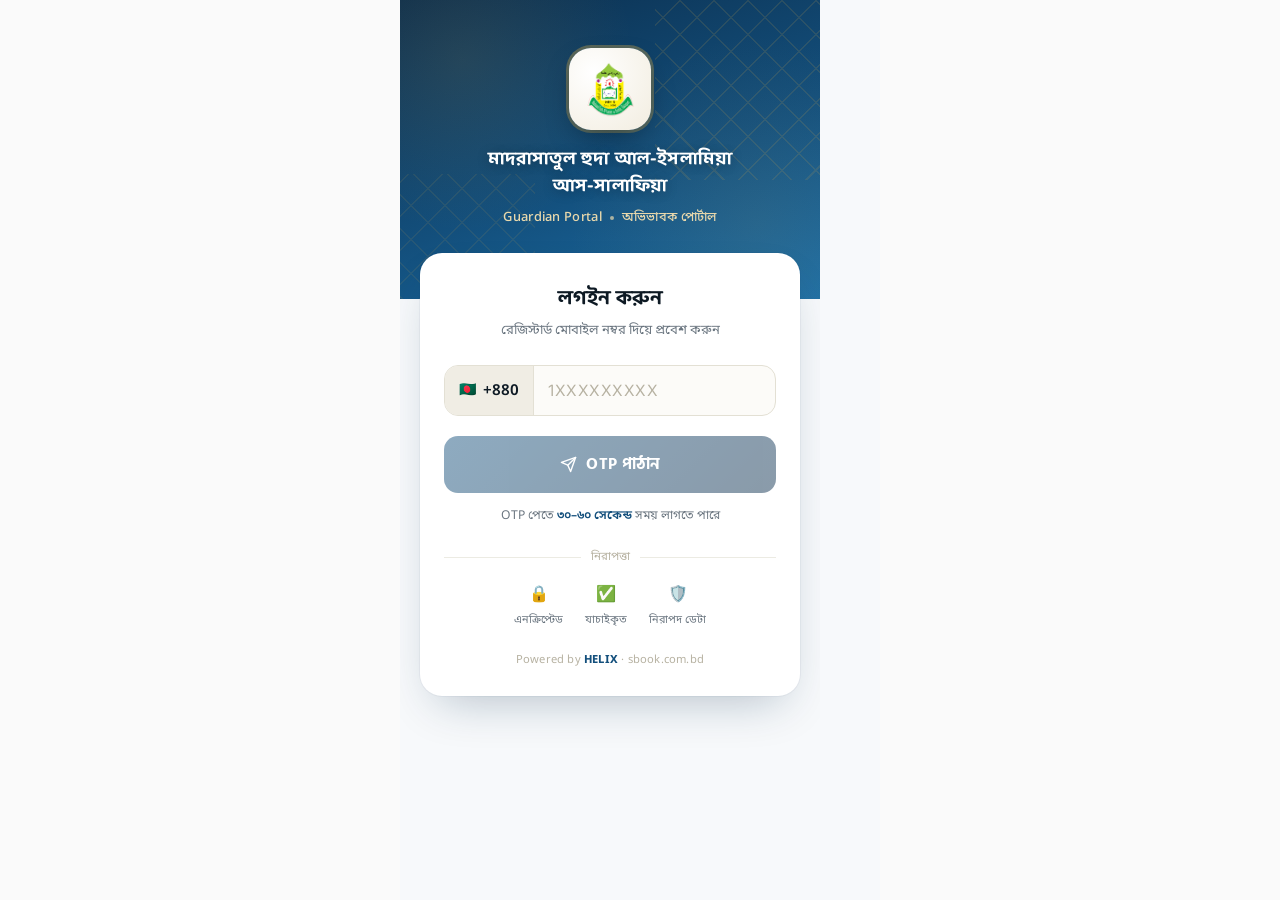
==== commit 8a96f48b: "ff" ====
--- a/guardian/index.html
+++ b/guardian/index.html
@@ -4,7 +4,7 @@
   <meta charset="UTF-8">
   <base href="/guardian/">
   <meta name="viewport" content="width=device-width, initial-scale=1.0, maximum-scale=1.0, user-scalable=no">
-  <meta name="theme-color" content="#1e3a8a" id="theme-color-meta">
+  <meta name="theme-color" content="#0b2e4d" id="theme-color-meta">
   <meta name="mobile-web-app-capable" content="yes">
   <meta name="apple-mobile-web-app-capable" content="yes">
   <meta name="apple-mobile-web-app-status-bar-style" content="black-translucent">
--- a/guardian/css/login-theme.css
+++ b/guardian/css/login-theme.css
@@ -3,13 +3,13 @@
  * Change these variables to re-theme the entire login screen.
  */
 :root {
-  --lg-deep:        #0f2460;   /* header gradient start */
-  --lg-mid:         #1e3a8a;   /* header gradient mid — matches dashboard header */
-  --lg-light:       #2952a3;   /* header gradient end */
-  --lg-gold:        #D4AF37;   /* accent — matches --accent */
-  --lg-gold-soft:   #e8d49a;   /* sub-label text in header */
-  --lg-cream:       #FAFAFA;   /* page background — matches --bg */
-  --lg-ink:         #111827;   /* dark text — matches --text-main */
-  --lg-muted:       #4B5563;   /* secondary text — matches --text-muted */
+  --lg-deep:        #0b2e4d;
+  --lg-mid:         #134f7c;
+  --lg-light:       #1c6fa8;
+  --lg-gold:        #c9a24b;
+  --lg-gold-soft:   #e8d8ac;
+  --lg-cream:       #f7f9fb;
+  --lg-ink:         #0e1a24;
+  --lg-muted:       #6b7680;
   --lg-card-radius: 22px;
 }
